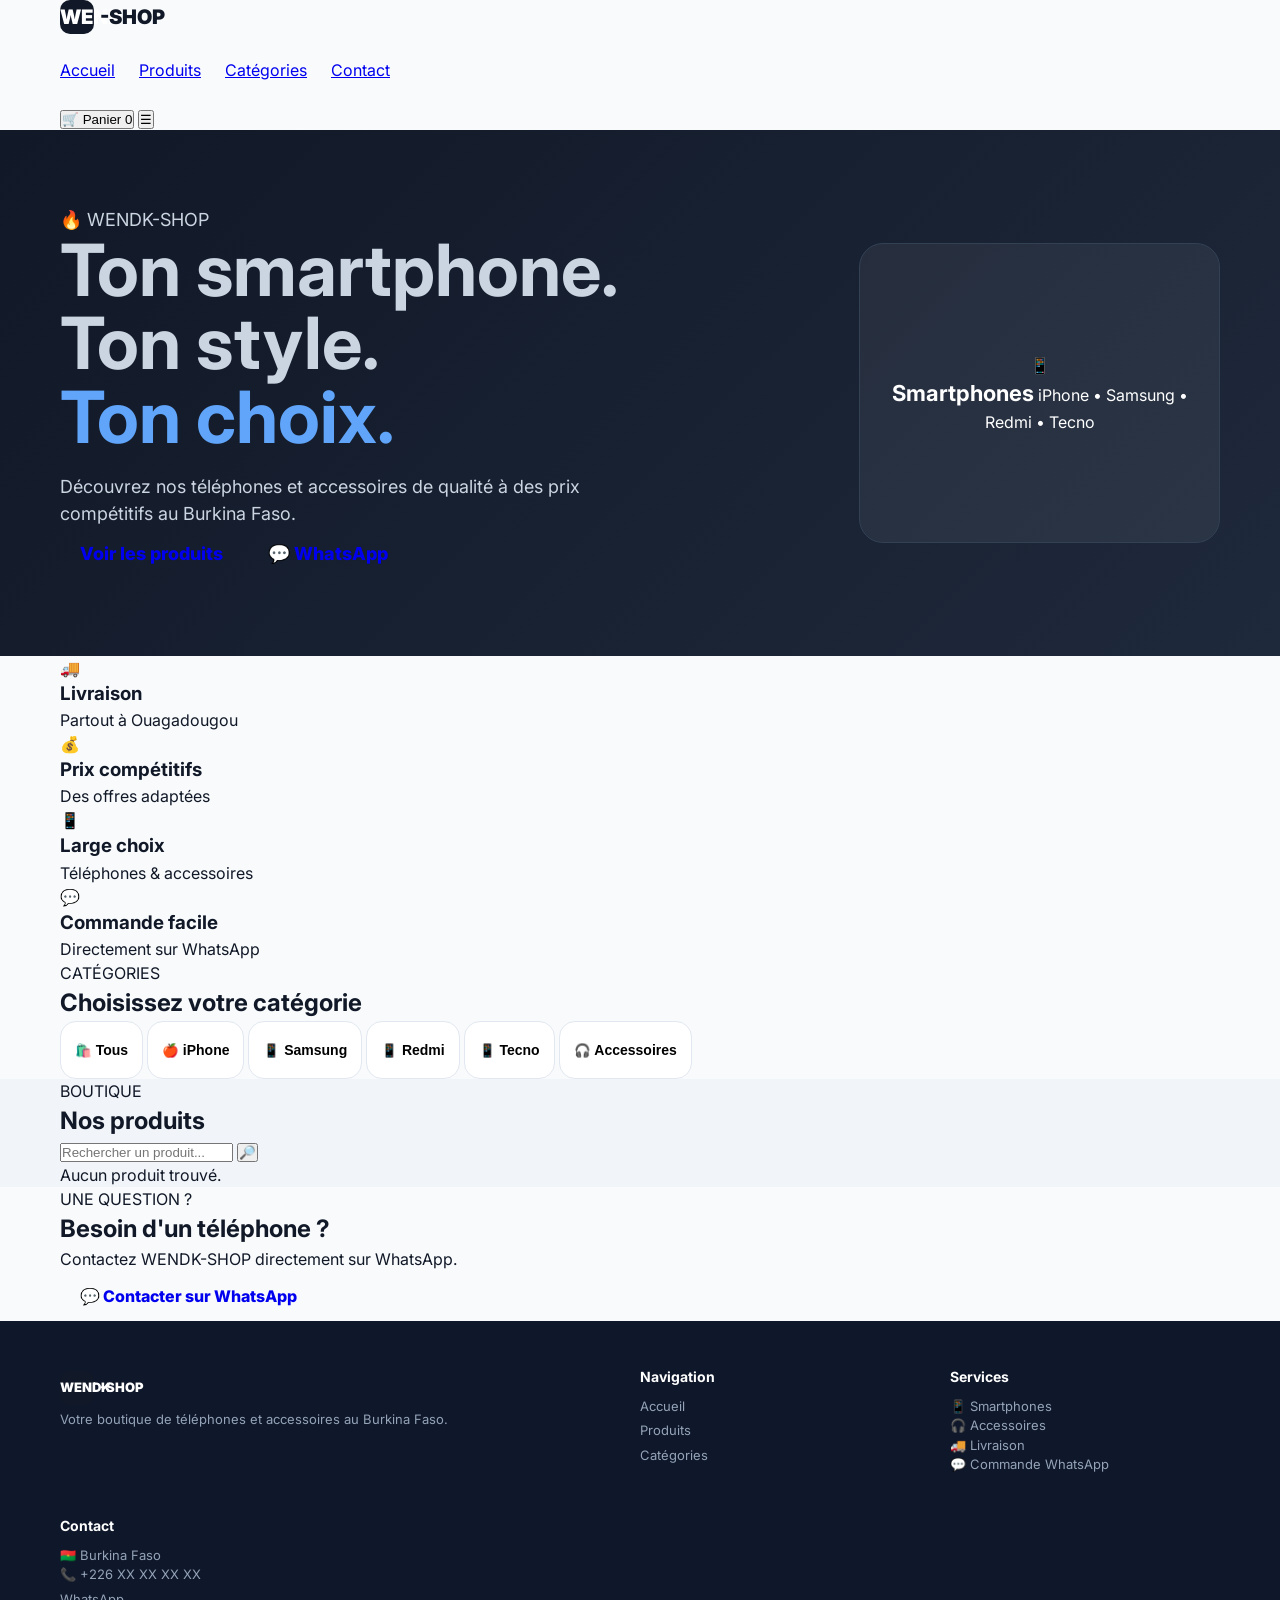
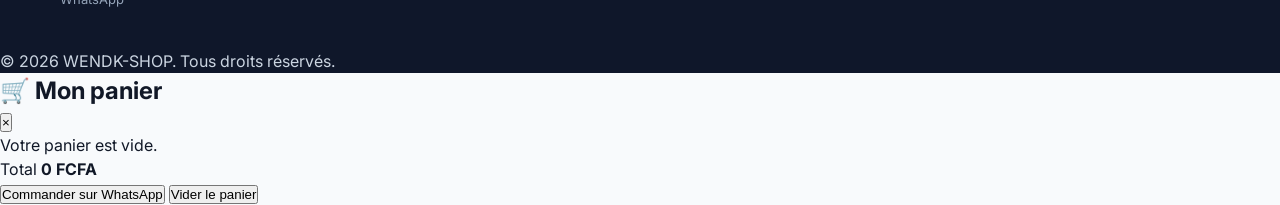
==== index.html @ 0006fc79 "Refactor index.html for SEO and accessibility Updated the title and description meta tags for better" ====
<!DOCTYPE html>
<html lang="fr">
<head>
  <meta charset="UTF-8">
  <meta name="viewport" content="width=device-width, initial-scale=1.0">

  <title>WENDK-SHOP | Téléphones & Accessoires</title>
  <meta name="description" content="WENDK-SHOP - Vente de téléphones, smartphones et accessoires au Burkina Faso.">

  <link rel="stylesheet" href="style.css">

  <link rel="preconnect" href="https://fonts.googleapis.com">
  <link rel="preconnect" href="https://fonts.gstatic.com" crossorigin>
  <link href="https://fonts.googleapis.com/css2?family=Inter:wght@400;500;600;700;800&display=swap" rel="stylesheet">
</head>

<body>

  <!-- HEADER -->
  <header class="header">
    <div class="container header-content">

      <a href="#" class="logo">
        <span>WENDK</span>-SHOP
      </a>

      <nav class="nav">
        <a href="#accueil">Accueil</a>
        <a href="#produits">Produits</a>
        <a href="#categories">Catégories</a>
        <a href="#contact">Contact</a>
      </nav>

      <button class="cart-button" id="openCart">
        🛒 Panier
        <span id="cartCount">0</span>
      </button>

      <button class="menu-button" id="menuButton">
        ☰
      </button>

    </div>
  </header>


  <!-- HERO -->
  <section class="hero" id="accueil">
    <div class="container hero-content">

      <div class="hero-text">

        <span class="hero-badge">
          🔥 WENDK-SHOP
        </span>

        <h1>
          Ton smartphone.
          <br>
          Ton style.
          <br>
          <span>Ton choix.</span>
        </h1>

        <p>
          Découvrez nos téléphones et accessoires de qualité
          à des prix compétitifs au Burkina Faso.
        </p>

        <div class="hero-buttons">
          <a href="#produits" class="btn btn-primary">
            Voir les produits
          </a>

          <a href="https://wa.me/226XXXXXXXX" target="_blank" class="btn btn-whatsapp">
            💬 WhatsApp
          </a>
        </div>

      </div>

      <div class="hero-card">

        <div class="hero-phone">
          📱
        </div>

        <div class="hero-card-text">
          <strong>Smartphones</strong>
          <span>iPhone • Samsung • Redmi • Tecno</span>
        </div>

      </div>

    </div>
  </section>


  <!-- AVANTAGES -->
  <section class="advantages">
    <div class="container advantages-grid">

      <div class="advantage">
        <div class="advantage-icon">🚚</div>
        <div>
          <h3>Livraison</h3>
          <p>Partout à Ouagadougou</p>
        </div>
      </div>

      <div class="advantage">
        <div class="advantage-icon">💰</div>
        <div>
          <h3>Prix compétitifs</h3>
          <p>Des offres adaptées</p>
        </div>
      </div>

      <div class="advantage">
        <div class="advantage-icon">📱</div>
        <div>
          <h3>Large choix</h3>
          <p>Téléphones & accessoires</p>
        </div>
      </div>

      <div class="advantage">
        <div class="advantage-icon">💬</div>
        <div>
          <h3>Commande facile</h3>
          <p>Directement sur WhatsApp</p>
        </div>
      </div>

    </div>
  </section>


  <!-- CATEGORIES -->
  <section class="categories-section" id="categories">

    <div class="container">

      <div class="section-title">
        <span>CATÉGORIES</span>
        <h2>Choisissez votre catégorie</h2>
      </div>

      <div class="categories">

        <button class="category active" data-category="Tous">
          <span>🛍️</span>
          <strong>Tous</strong>
        </button>

        <button class="category" data-category="iPhone">
          <span>🍎</span>
          <strong>iPhone</strong>
        </button>

        <button class="category" data-category="Samsung">
          <span>📱</span>
          <strong>Samsung</strong>
        </button>

        <button class="category" data-category="Redmi">
          <span>📱</span>
          <strong>Redmi</strong>
        </button>

        <button class="category" data-category="Tecno">
          <span>📱</span>
          <strong>Tecno</strong>
        </button>

        <button class="category" data-category="Accessoires">
          <span>🎧</span>
          <strong>Accessoires</strong>
        </button>

      </div>

    </div>

  </section>


  <!-- PRODUITS -->
  <section class="products-section" id="produits">

    <div class="container">

      <div class="products-header">

        <div class="section-title">
          <span>BOUTIQUE</span>
          <h2>Nos produits</h2>
        </div>

        <div class="search-box">
          <input
            type="search"
            id="searchInput"
            placeholder="Rechercher un produit..."
          >
          <button id="searchButton">🔎</button>
        </div>

      </div>

      <div class="products-grid" id="productsGrid">
        <!-- Produits générés par JavaScript -->
      </div>

      <div class="no-products" id="noProducts">
        Aucun produit trouvé.
      </div>

    </div>

  </section>


  <!-- CTA -->
  <section class="cta">

    <div class="container cta-content">

      <div>
        <span>UNE QUESTION ?</span>
        <h2>Besoin d'un téléphone ?</h2>
        <p>
          Contactez WENDK-SHOP directement sur WhatsApp.
        </p>
      </div>

      <a href="https://wa.me/226XXXXXXXX" target="_blank" class="btn btn-whatsapp">
        💬 Contacter sur WhatsApp
      </a>

    </div>

  </section>


  <!-- FOOTER -->
  <footer class="footer" id="contact">

    <div class="container footer-grid">

      <div>
        <a href="#" class="logo footer-logo">
          <span>WENDK</span>-SHOP
        </a>

        <p>
          Votre boutique de téléphones et accessoires
          au Burkina Faso.
        </p>
      </div>

      <div>
        <h3>Navigation</h3>
        <a href="#accueil">Accueil</a>
        <a href="#produits">Produits</a>
        <a href="#categories">Catégories</a>
      </div>

      <div>
        <h3>Services</h3>
        <p>📱 Smartphones</p>
        <p>🎧 Accessoires</p>
        <p>🚚 Livraison</p>
        <p>💬 Commande WhatsApp</p>
      </div>

      <div>
        <h3>Contact</h3>
        <p>🇧🇫 Burkina Faso</p>
        <p>📞 +226 XX XX XX XX</p>

        <a
          href="https://wa.me/226XXXXXXXX"
          target="_blank"
          class="footer-whatsapp"
        >
          WhatsApp
        </a>
      </div>

    </div>

    <div class="footer-bottom">
      <p>
        © <span id="year"></span> WENDK-SHOP. Tous droits réservés.
      </p>
    </div>

  </footer>


  <!-- PANIER -->
  <div class="cart-overlay" id="cartOverlay"></div>

  <aside class="cart" id="cart">

    <div class="cart-header">
      <h2>🛒 Mon panier</h2>

      <button id="closeCart" class="close-button">
        ×
      </button>
    </div>

    <div class="cart-items" id="cartItems">
      <div class="empty-cart">
        Votre panier est vide.
      </div>
    </div>

    <div class="cart-footer">

      <div class="cart-total">
        <span>Total</span>
        <strong id="cartTotal">0 FCFA</strong>
      </div>

      <button class="checkout-button" id="checkoutButton">
        Commander sur WhatsApp
      </button>

      <button class="clear-cart" id="clearCart">
        Vider le panier
      </button>

    </div>

  </aside>


  <!-- TOAST -->
  <div class="toast" id="toast">
    Produit ajouté au panier !
  </div>


  <script src="script.js"></script>

</body>
  </html>
---- style.css ----
*{box-sizing:border-box;margin:0;padding:0}html{scroll-behavior:smooth}body{font-family:Inter,system-ui,-apple-system,BlinkMacSystemFont,"Segoe UI",sans-serif;color:#111827;background:#f8fafc;line-height:1.5}.container{width:min(1160px,92%);margin:auto}.site-header{position:sticky;top:0;z-index:50;background:#fff;border-bottom:1px solid #e5e7eb}.nav{height:72px;display:flex;align-items:center;gap:24px}.logo{font-weight:900;font-size:20px;color:#111827;text-decoration:none;white-space:nowrap}.logo span{display:inline-grid;place-items:center;width:34px;height:34px;border-radius:10px;background:#111827;color:#fff;margin-right:6px}.logo strong{color:#2563eb}.search-wrap{flex:1;max-width:520px;margin:auto;display:flex;background:#f1f5f9;border:1px solid #e2e8f0;border-radius:12px;overflow:hidden}.search-wrap input{border:0;background:transparent;padding:12px 14px;outline:0;width:100%;font-size:14px}.search-wrap button{border:0;background:transparent;padding:0 14px;cursor:pointer}.desktop-nav{display:flex;align-items:center;gap:18px}.desktop-nav a{color:#475569;text-decoration:none;font-weight:600;font-size:14px}.cart-btn,.mobile-cart{border:0;background:#111827;color:#fff;padding:11px 14px;border-radius:10px;cursor:pointer;font-weight:700}.cart-btn b,.mobile-cart b{background:#2563eb;padding:2px 7px;border-radius:20px;margin-left:5px}.mobile-cart{display:none}.hero{background:linear-gradient(135deg,#111827,#1e293b);color:#fff;padding:76px 0}.hero-content{display:grid;grid-template-columns:1.35fr .65fr;gap:50px;align-items:center}.eyebrow{text-transform:uppercase;letter-spacing:2px;font-size:11px;font-weight:800;color:#2563eb;margin-bottom:8px}.hero .eyebrow{color:#93c5fd}.hero h1{font-size:clamp(42px,7vw,72px);line-height:1.02;margin-bottom:20px}.hero h1 span{color:#60a5fa}.hero-text{max-width:580px;color:#cbd5e1;font-size:18px}.hero-actions{display:flex;gap:12px;margin-top:28px;flex-wrap:wrap}.btn{border:0;border-radius:10px;padding:13px 20px;font-weight:800;cursor:pointer;text-decoration:none;display:inline-flex;align-items:center;justify-content:center;gap:8px}.primary{background:#2563eb;color:#fff}.primary:hover{background:#1d4ed8}.light{background:#fff;color:#111827}.secondary{background:#e2e8f0;color:#111827}.hero-card{min-height:300px;border:1px solid #334155;background:rgba(255,255,255,.06);border-radius:24px;display:flex;flex-direction:column;align-items:center;justify-content:center;text-align:center;padding:30px}.phone-icon{font-size:100px;filter:drop-shadow(0 15px 20px rgba(0,0,0,.25));margin-bottom:20px}.hero-card p{color:#cbd5e1}.hero-card strong{font-size:22px}.section{padding:65px 0}.section-head{display:flex;align-items:end;justify-content:space-between;gap:20px;margin-bottom:28px}.section h2{font-size:32px}.link-btn{border:0;background:transparent;color:#2563eb;font-weight:800;cursor:pointer}.category-grid{display:grid;grid-template-columns:repeat(5,1fr);gap:14px}.category{background:#fff;border:1px solid #e2e8f0;border-radius:16px;padding:20px 14px;text-align:center;cursor:pointer;transition:.2s}.category:hover{transform:translateY(-3px);box-shadow:0 12px 30px rgba(15,23,42,.08)}.category .icon{font-size:34px;margin-bottom:8px}.category strong{font-size:14px}.products-section{background:#f1f5f9}.section-head select{padding:10px 12px;border:1px solid #cbd5e1;border-radius:9px;background:#fff}.product-grid{display:grid;grid-template-columns:repeat(4,1fr);gap:18px}.product-card{background:#fff;border:1px solid #e2e8f0;border-radius:16px;overflow:hidden;position:relative;transition:.2s}.product-card:hover{transform:translateY(-3px);box-shadow:0 15px 35px rgba(15,23,42,.09)}.product-image{height:210px;background:#f8fafc;display:grid;place-items:center;font-size:82px;cursor:pointer}.badge{position:absolute;top:12px;left:12px;background:#ef4444;color:#fff;font-size:10px;font-weight:800;padding:5px 8px;border-radius:20px}.product-info{padding:15px}.brand{font-size:11px;color:#64748b;text-transform:uppercase;font-weight:800}.product-info h3{font-size:16px;margin:4px 0 8px}.price{font-size:19px;font-weight:900}.old-price{text-decoration:line-through;color:#94a3b8;font-size:12px;margin-left:6px}.stock{font-size:11px;color:#16a34a;margin:7px 0 12px}.product-actions{display:flex;gap:8px}.product-actions button{flex:1;border:0;border-radius:9px;padding:10px;font-weight:800;cursor:pointer}.add{background:#111827;color:#fff}.details{background:#e2e8f0;color:#111827}.trust{background:#fff;padding:30px 0}.trust-grid{display:grid;grid-template-columns:repeat(4,1fr);gap:15px}.trust-grid div{display:flex;align-items:center;gap:10px}.trust-grid strong{display:block;font-size:13px}.trust-grid span{display:block;color:#64748b;font-size:11px}.cta-box{background:#dbeafe;border:1px solid #bfdbfe;border-radius:22px;padding:35px;display:flex;align-items:center;justify-content:space-between;gap:25px}.cta-box h2{font-size:28px}.cta-box p:not(.eyebrow){color:#475569}.full{width:100%}footer{background:#0f172a;color:#cbd5e1;padding-top:45px}.footer-grid{display:grid;grid-template-columns:2fr 1fr 1fr;gap:40px;padding-bottom:35px}.footer-grid .logo{color:#fff}.footer-grid h3{color:#fff;font-size:14px;margin-bottom:10px}.footer-grid a{display:block;color:#94a3b8;text-decoration:none;margin:5px 0;font-size:13px}.footer-grid p{font-size:13px;color:#94a3b8}.footer-wa{margin-top:8px;border:0;background:#22c55e;color:#fff;padding:8px 12px;border-radius:8px;font-weight:800}.copyright{text-align:center;border-top:1px solid #1e293b;padding:18px;font-size:11px;color:#64748b}.overlay{position:fixed;inset:0;background:rgba(15,23,42,.55);z-index:100;display:flex;justify-content:flex-end}.hidden{display:none!important}.cart-panel{width:min(430px,100%);height:100%;background:#fff;padding:22px;display:flex;flex-direction:column}.cart-head{display:flex;justify-content:space-between;align-items:center;border-bottom:1px solid #e2e8f0;padding-bottom:16px}.cart-head button,.modal-close{border:0;background:#f1f5f9;border-radius:50%;width:35px;height:35px;cursor:pointer}.cart-items{overflow:auto}.cart-row{display:grid;grid-template-columns:58px 1fr auto;gap:10px;align-items:center;padding:14px 0;border-bottom:1px solid #e2e8f0}.cart-thumb{width:58px;height:58px;border-radius:10px;background:#f1f5f9;display:grid;place-items:center;font-size:30px}.cart-row h4{font-size:13px}.cart-row p{font-size:12px;color:#64748b}.qty{display:flex;align-items:center;gap:7px;margin-top:5px}.qty button{border:1px solid #cbd5e1;background:#fff;width:24px;height:24px;border-radius:5px;cursor:pointer}.remove{border:0;background:transparent;color:#ef4444;font-size:12px;cursor:pointer}.cart-bottom{margin-top:auto;padding-top:18px}.total{display:flex;justify-content:space-between;margin-bottom:14px;font-size:18px}.product-modal{width:min(850px,94%);max-height:90vh;overflow:auto;background:#fff;border-radius:20px;padding:28px;position:relative;margin:auto}.modal-close{position:absolute;right:15px;top:15px}.modal-product{display:grid;grid-template-columns:1fr 1fr;gap:30px}.modal-img{min-height:350px;border-radius:16px;background:#f1f5f9;display:grid;place-items:center;font-size:120px}.modal-product h2{font-size:30px;margin:8px 0}.modal-desc{color:#475569;margin:15px 0}.specs{display:grid;grid-template-columns:1fr 1fr;gap:8px;margin:18px 0}.specs div{background:#f8fafc;padding:10px;border-radius:8px;font-size:12px}.toast{position:fixed;bottom:22px;left:50%;transform:translate(-50%,20px);background:#111827;color:#fff;padding:12px 18px;border-radius:10px;font-size:13px;opacity:0;pointer-events:none;transition:.25s;z-index:200}.toast.show{opacity:1;transform:translate(-50%,0)}.empty{text-align:center;padding:50px;color:#64748b}@media(max-width:900px){.desktop-nav{display:none}.mobile-cart{display:block}.category-grid{grid-template-columns:repeat(3,1fr)}.product-grid{grid-template-columns:repeat(2,1fr)}.hero-content{grid-template-columns:1fr}.hero-card{display:none}.trust-grid{grid-template-columns:repeat(2,1fr)}.footer-grid{grid-template-columns:1fr 1fr}.modal-product{grid-template-columns:1fr}.modal-img{min-height:250px}}@media(max-width:560px){.nav{gap:8px}.logo{font-size:15px}.logo span{width:29px;height:29px}.search-wrap{order:3;flex-basis:100%;max-width:none}.nav{height:auto;padding:10px 0;flex-wrap:wrap}.hero{padding:55px 0}.hero h1{font-size:44px}.section{padding:45px 0}.section-head{align-items:start;flex-direction:column}.category-grid{grid-template-columns:repeat(2,1fr)}.product-grid{grid-template-columns:repeat(2,1fr);gap:10px}.product-image{height:150px;font-size:58px}.product-info{padding:11px}.product-info h3{font-size:13px}.price{font-size:16px}.product-actions{flex-direction:column}.trust-grid{grid-template-columns:1fr}.cta-box{padding:25px;align-items:flex-start;flex-direction:column}.footer-grid{grid-template-columns:1fr}.hero-actions .btn{width:100%}}
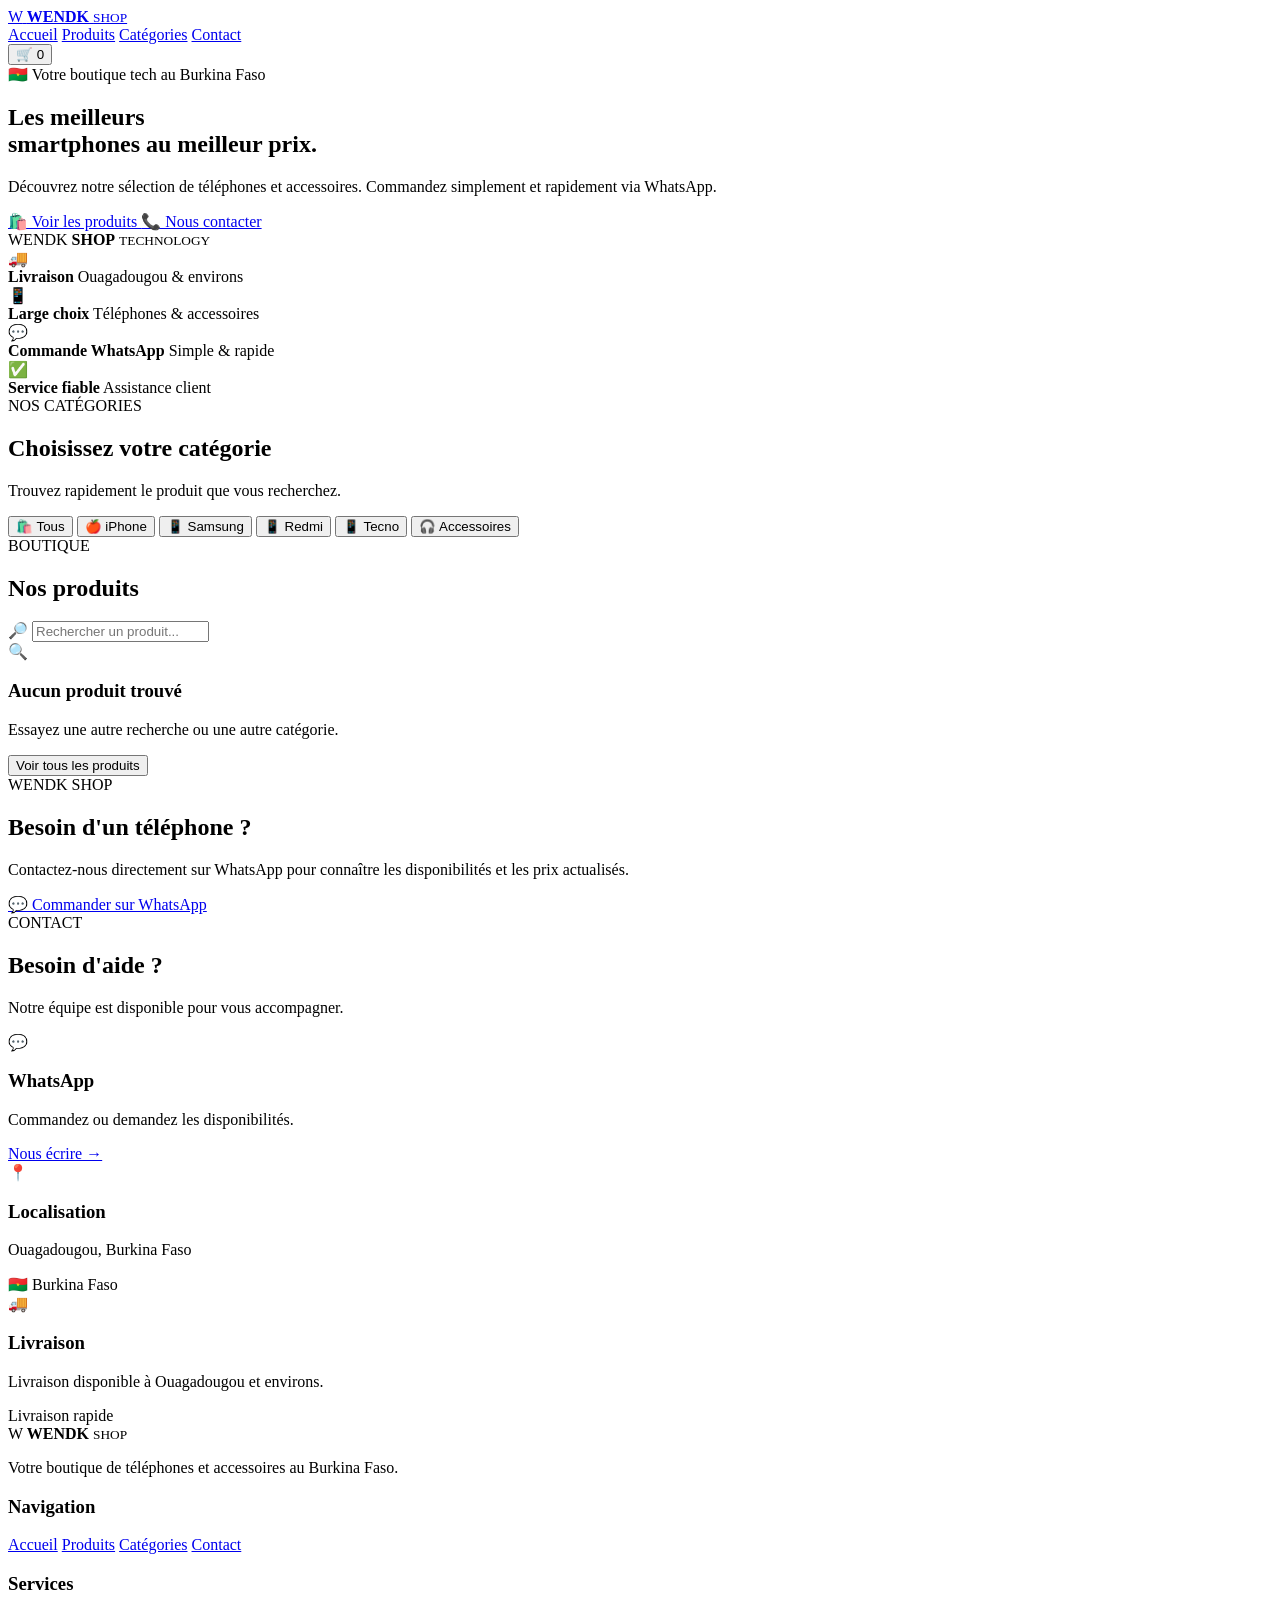
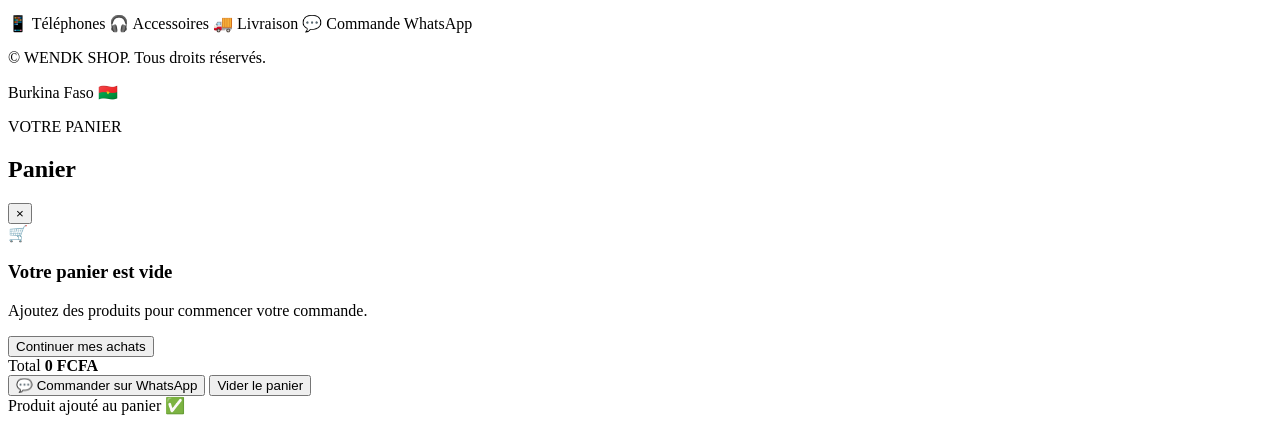
==== commit 64f6b8dd: "Refactor index.html for improved structure and content Updated the HTML structure, improved accessib" ====
--- a/index.html
+++ b/index.html
@@ -1,350 +1,502 @@
 <!DOCTYPE html>
 <html lang="fr">
 <head>
-  <meta charset="UTF-8">
-  <meta name="viewport" content="width=device-width, initial-scale=1.0">
-
-  <title>WENDK-SHOP | Téléphones & Accessoires</title>
-  <meta name="description" content="WENDK-SHOP - Vente de téléphones, smartphones et accessoires au Burkina Faso.">
-
-  <link rel="stylesheet" href="style.css">
-
-  <link rel="preconnect" href="https://fonts.googleapis.com">
-  <link rel="preconnect" href="https://fonts.gstatic.com" crossorigin>
-  <link href="https://fonts.googleapis.com/css2?family=Inter:wght@400;500;600;700;800&display=swap" rel="stylesheet">
+    <meta charset="UTF-8">
+    <meta name="viewport" content="width=device-width, initial-scale=1.0">
+
+    <meta name="description"
+        content="WENDK SHOP - Téléphones, smartphones et accessoires au Burkina Faso. Commandez facilement via WhatsApp.">
+
+    <title>WENDK SHOP | Téléphones & Accessoires</title>
+
+    <link rel="stylesheet" href="style.css">
+
+    <link rel="preconnect" href="https://fonts.googleapis.com">
+    <link rel="preconnect" href="https://fonts.gstatic.com" crossorigin>
+    <link href="https://fonts.googleapis.com/css2?family=Inter:wght@400;500;600;700;800&display=swap"
+        rel="stylesheet">
 </head>
 
 <body>
 
-  <!-- HEADER -->
-  <header class="header">
-    <div class="container header-content">
-
-      <a href="#" class="logo">
-        <span>WENDK</span>-SHOP
-      </a>
-
-      <nav class="nav">
-        <a href="#accueil">Accueil</a>
-        <a href="#produits">Produits</a>
-        <a href="#categories">Catégories</a>
-        <a href="#contact">Contact</a>
-      </nav>
-
-      <button class="cart-button" id="openCart">
-        🛒 Panier
-        <span id="cartCount">0</span>
-      </button>
-
-      <button class="menu-button" id="menuButton">
-        ☰
-      </button>
-
-    </div>
-  </header>
-
-
-  <!-- HERO -->
-  <section class="hero" id="accueil">
-    <div class="container hero-content">
-
-      <div class="hero-text">
-
-        <span class="hero-badge">
-          🔥 WENDK-SHOP
-        </span>
-
-        <h1>
-          Ton smartphone.
-          <br>
-          Ton style.
-          <br>
-          <span>Ton choix.</span>
-        </h1>
+<!-- ================= HEADER ================= -->
+<header class="header">
+
+    <div class="header-container">
+
+        <a href="#" class="logo">
+            <span class="logo-icon">W</span>
+            <span>
+                <strong>WENDK</strong>
+                <small>SHOP</small>
+            </span>
+        </a>
+
+        <nav class="desktop-nav">
+            <a href="#accueil">Accueil</a>
+            <a href="#produits">Produits</a>
+            <a href="#categories">Catégories</a>
+            <a href="#contact">Contact</a>
+        </nav>
+
+        <button class="cart-button" id="openCartBtn" aria-label="Ouvrir le panier">
+            🛒
+            <span id="cartCount">0</span>
+        </button>
+
+    </div>
+
+</header>
+
+
+<!-- ================= HERO ================= -->
+<section class="hero" id="accueil">
+
+    <div class="hero-content">
+
+        <div class="hero-text">
+
+            <span class="hero-badge">
+                🇧🇫 Votre boutique tech au Burkina Faso
+            </span>
+
+            <h1>
+                Les meilleurs<br>
+                <span>smartphones</span> au meilleur prix.
+            </h1>
+
+            <p>
+                Découvrez notre sélection de téléphones et accessoires.
+                Commandez simplement et rapidement via WhatsApp.
+            </p>
+
+            <div class="hero-buttons">
+                <a href="#produits" class="btn btn-primary">
+                    🛍️ Voir les produits
+                </a>
+
+                <a href="#contact" class="btn btn-secondary">
+                    📞 Nous contacter
+                </a>
+            </div>
+
+        </div>
+
+        <div class="hero-visual">
+            <div class="phone-card">
+                <div class="phone-screen">
+                    <div class="camera"></div>
+                    <div class="screen-content">
+                        <span>WENDK</span>
+                        <strong>SHOP</strong>
+                        <small>TECHNOLOGY</small>
+                    </div>
+                </div>
+            </div>
+        </div>
+
+    </div>
+
+</section>
+
+
+<!-- ================= AVANTAGES ================= -->
+<section class="advantages">
+
+    <div class="advantage">
+        <div class="advantage-icon">🚚</div>
+        <div>
+            <strong>Livraison</strong>
+            <span>Ouagadougou & environs</span>
+        </div>
+    </div>
+
+    <div class="advantage">
+        <div class="advantage-icon">📱</div>
+        <div>
+            <strong>Large choix</strong>
+            <span>Téléphones & accessoires</span>
+        </div>
+    </div>
+
+    <div class="advantage">
+        <div class="advantage-icon">💬</div>
+        <div>
+            <strong>Commande WhatsApp</strong>
+            <span>Simple & rapide</span>
+        </div>
+    </div>
+
+    <div class="advantage">
+        <div class="advantage-icon">✅</div>
+        <div>
+            <strong>Service fiable</strong>
+            <span>Assistance client</span>
+        </div>
+    </div>
+
+</section>
+
+
+<!-- ================= CATEGORIES ================= -->
+<section class="categories-section" id="categories">
+
+    <div class="section-header">
+
+        <span class="section-label">NOS CATÉGORIES</span>
+
+        <h2>Choisissez votre catégorie</h2>
 
         <p>
-          Découvrez nos téléphones et accessoires de qualité
-          à des prix compétitifs au Burkina Faso.
+            Trouvez rapidement le produit que vous recherchez.
         </p>
 
-        <div class="hero-buttons">
-          <a href="#produits" class="btn btn-primary">
-            Voir les produits
-          </a>
-
-          <a href="https://wa.me/226XXXXXXXX" target="_blank" class="btn btn-whatsapp">
-            💬 WhatsApp
-          </a>
-        </div>
-
-      </div>
-
-      <div class="hero-card">
-
-        <div class="hero-phone">
-          📱
-        </div>
-
-        <div class="hero-card-text">
-          <strong>Smartphones</strong>
-          <span>iPhone • Samsung • Redmi • Tecno</span>
-        </div>
-
-      </div>
-
-    </div>
-  </section>
-
-
-  <!-- AVANTAGES -->
-  <section class="advantages">
-    <div class="container advantages-grid">
-
-      <div class="advantage">
-        <div class="advantage-icon">🚚</div>
-        <div>
-          <h3>Livraison</h3>
-          <p>Partout à Ouagadougou</p>
-        </div>
-      </div>
-
-      <div class="advantage">
-        <div class="advantage-icon">💰</div>
-        <div>
-          <h3>Prix compétitifs</h3>
-          <p>Des offres adaptées</p>
-        </div>
-      </div>
-
-      <div class="advantage">
-        <div class="advantage-icon">📱</div>
-        <div>
-          <h3>Large choix</h3>
-          <p>Téléphones & accessoires</p>
-        </div>
-      </div>
-
-      <div class="advantage">
-        <div class="advantage-icon">💬</div>
-        <div>
-          <h3>Commande facile</h3>
-          <p>Directement sur WhatsApp</p>
-        </div>
-      </div>
-
-    </div>
-  </section>
-
-
-  <!-- CATEGORIES -->
-  <section class="categories-section" id="categories">
-
-    <div class="container">
-
-      <div class="section-title">
-        <span>CATÉGORIES</span>
-        <h2>Choisissez votre catégorie</h2>
-      </div>
-
-      <div class="categories">
-
-        <button class="category active" data-category="Tous">
-          <span>🛍️</span>
-          <strong>Tous</strong>
-        </button>
-
-        <button class="category" data-category="iPhone">
-          <span>🍎</span>
-          <strong>iPhone</strong>
-        </button>
-
-        <button class="category" data-category="Samsung">
-          <span>📱</span>
-          <strong>Samsung</strong>
-        </button>
-
-        <button class="category" data-category="Redmi">
-          <span>📱</span>
-          <strong>Redmi</strong>
-        </button>
-
-        <button class="category" data-category="Tecno">
-          <span>📱</span>
-          <strong>Tecno</strong>
-        </button>
-
-        <button class="category" data-category="Accessoires">
-          <span>🎧</span>
-          <strong>Accessoires</strong>
-        </button>
-
-      </div>
-
-    </div>
-
-  </section>
-
-
-  <!-- PRODUITS -->
-  <section class="products-section" id="produits">
-
-    <div class="container">
-
-      <div class="products-header">
-
-        <div class="section-title">
-          <span>BOUTIQUE</span>
-          <h2>Nos produits</h2>
+    </div>
+
+    <div class="category-buttons">
+
+        <button class="category-btn active" data-category="all">
+            🛍️ Tous
+        </button>
+
+        <button class="category-btn" data-category="iphone">
+            🍎 iPhone
+        </button>
+
+        <button class="category-btn" data-category="samsung">
+            📱 Samsung
+        </button>
+
+        <button class="category-btn" data-category="redmi">
+            📱 Redmi
+        </button>
+
+        <button class="category-btn" data-category="tecno">
+            📱 Tecno
+        </button>
+
+        <button class="category-btn" data-category="accessoires">
+            🎧 Accessoires
+        </button>
+
+    </div>
+
+</section>
+
+
+<!-- ================= PRODUITS ================= -->
+<section class="products-section" id="produits">
+
+    <div class="products-top">
+
+        <div>
+            <span class="section-label">BOUTIQUE</span>
+            <h2>Nos produits</h2>
         </div>
 
         <div class="search-box">
-          <input
-            type="search"
-            id="searchInput"
-            placeholder="Rechercher un produit..."
-          >
-          <button id="searchButton">🔎</button>
-        </div>
-
-      </div>
-
-      <div class="products-grid" id="productsGrid">
-        <!-- Produits générés par JavaScript -->
-      </div>
-
-      <div class="no-products" id="noProducts">
-        Aucun produit trouvé.
-      </div>
-
-    </div>
-
-  </section>
-
-
-  <!-- CTA -->
-  <section class="cta">
-
-    <div class="container cta-content">
-
-      <div>
-        <span>UNE QUESTION ?</span>
-        <h2>Besoin d'un téléphone ?</h2>
+
+            <span>🔎</span>
+
+            <input
+                type="search"
+                id="searchInput"
+                placeholder="Rechercher un produit..."
+                autocomplete="off"
+            >
+
+        </div>
+
+    </div>
+
+
+    <div id="productsGrid" class="products-grid"></div>
+
+    <div id="noProducts" class="no-products hidden">
+
+        <div>🔍</div>
+
+        <h3>Aucun produit trouvé</h3>
+
         <p>
-          Contactez WENDK-SHOP directement sur WhatsApp.
+            Essayez une autre recherche ou une autre catégorie.
         </p>
-      </div>
-
-      <a href="https://wa.me/226XXXXXXXX" target="_blank" class="btn btn-whatsapp">
-        💬 Contacter sur WhatsApp
-      </a>
-
-    </div>
-
-  </section>
-
-
-  <!-- FOOTER -->
-  <footer class="footer" id="contact">
-
-    <div class="container footer-grid">
-
-      <div>
-        <a href="#" class="logo footer-logo">
-          <span>WENDK</span>-SHOP
+
+        <button class="btn btn-primary" id="resetFilters">
+            Voir tous les produits
+        </button>
+
+    </div>
+
+</section>
+
+
+<!-- ================= PROMOTION ================= -->
+<section class="promo-section">
+
+    <div class="promo-content">
+
+        <div>
+            <span class="promo-small">WENDK SHOP</span>
+
+            <h2>
+                Besoin d'un téléphone ?
+            </h2>
+
+            <p>
+                Contactez-nous directement sur WhatsApp pour connaître
+                les disponibilités et les prix actualisés.
+            </p>
+        </div>
+
+        <a
+            id="promoWhatsapp"
+            class="btn btn-whatsapp"
+            href="#"
+            target="_blank"
+            rel="noopener"
+        >
+            💬 Commander sur WhatsApp
         </a>
 
+    </div>
+
+</section>
+
+
+<!-- ================= CONTACT ================= -->
+<section class="contact-section" id="contact">
+
+    <div class="section-header">
+
+        <span class="section-label">CONTACT</span>
+
+        <h2>Besoin d'aide ?</h2>
+
         <p>
-          Votre boutique de téléphones et accessoires
-          au Burkina Faso.
+            Notre équipe est disponible pour vous accompagner.
         </p>
-      </div>
-
-      <div>
-        <h3>Navigation</h3>
-        <a href="#accueil">Accueil</a>
-        <a href="#produits">Produits</a>
-        <a href="#categories">Catégories</a>
-      </div>
-
-      <div>
-        <h3>Services</h3>
-        <p>📱 Smartphones</p>
-        <p>🎧 Accessoires</p>
-        <p>🚚 Livraison</p>
-        <p>💬 Commande WhatsApp</p>
-      </div>
-
-      <div>
-        <h3>Contact</h3>
-        <p>🇧🇫 Burkina Faso</p>
-        <p>📞 +226 XX XX XX XX</p>
-
-        <a
-          href="https://wa.me/226XXXXXXXX"
-          target="_blank"
-          class="footer-whatsapp"
+
+    </div>
+
+    <div class="contact-grid">
+
+        <div class="contact-card">
+
+            <div class="contact-icon">💬</div>
+
+            <h3>WhatsApp</h3>
+
+            <p>
+                Commandez ou demandez les disponibilités.
+            </p>
+
+            <a
+                id="contactWhatsapp"
+                href="#"
+                target="_blank"
+                rel="noopener"
+                class="contact-link"
+            >
+                Nous écrire →
+            </a>
+
+        </div>
+
+
+        <div class="contact-card">
+
+            <div class="contact-icon">📍</div>
+
+            <h3>Localisation</h3>
+
+            <p>
+                Ouagadougou, Burkina Faso
+            </p>
+
+            <span class="contact-link">
+                🇧🇫 Burkina Faso
+            </span>
+
+        </div>
+
+
+        <div class="contact-card">
+
+            <div class="contact-icon">🚚</div>
+
+            <h3>Livraison</h3>
+
+            <p>
+                Livraison disponible à Ouagadougou et environs.
+            </p>
+
+            <span class="contact-link">
+                Livraison rapide
+            </span>
+
+        </div>
+
+    </div>
+
+</section>
+
+
+<!-- ================= FOOTER ================= -->
+<footer class="footer">
+
+    <div class="footer-container">
+
+        <div class="footer-brand">
+
+            <div class="logo footer-logo">
+
+                <span class="logo-icon">W</span>
+
+                <span>
+                    <strong>WENDK</strong>
+                    <small>SHOP</small>
+                </span>
+
+            </div>
+
+            <p>
+                Votre boutique de téléphones et accessoires
+                au Burkina Faso.
+            </p>
+
+        </div>
+
+
+        <div class="footer-links">
+
+            <h3>Navigation</h3>
+
+            <a href="#accueil">Accueil</a>
+            <a href="#produits">Produits</a>
+            <a href="#categories">Catégories</a>
+            <a href="#contact">Contact</a>
+
+        </div>
+
+
+        <div class="footer-links">
+
+            <h3>Services</h3>
+
+            <span>📱 Téléphones</span>
+            <span>🎧 Accessoires</span>
+            <span>🚚 Livraison</span>
+            <span>💬 Commande WhatsApp</span>
+
+        </div>
+
+    </div>
+
+
+    <div class="footer-bottom">
+
+        <p>
+            © <span id="currentYear"></span> WENDK SHOP.
+            Tous droits réservés.
+        </p>
+
+        <p>
+            Burkina Faso 🇧🇫
+        </p>
+
+    </div>
+
+</footer>
+
+
+<!-- ================= CART OVERLAY ================= -->
+<div class="cart-overlay" id="cartOverlay"></div>
+
+
+<!-- ================= CART DRAWER ================= -->
+<aside class="cart-drawer" id="cartDrawer">
+
+    <div class="cart-header">
+
+        <div>
+            <span class="section-label">VOTRE PANIER</span>
+            <h2>Panier</h2>
+        </div>
+
+        <button
+            class="close-cart"
+            id="closeCartBtn"
+            aria-label="Fermer le panier"
         >
-          WhatsApp
-        </a>
-      </div>
-
-    </div>
-
-    <div class="footer-bottom">
-      <p>
-        © <span id="year"></span> WENDK-SHOP. Tous droits réservés.
-      </p>
-    </div>
-
-  </footer>
-
-
-  <!-- PANIER -->
-  <div class="cart-overlay" id="cartOverlay"></div>
-
-  <aside class="cart" id="cart">
-
-    <div class="cart-header">
-      <h2>🛒 Mon panier</h2>
-
-      <button id="closeCart" class="close-button">
-        ×
-      </button>
-    </div>
-
-    <div class="cart-items" id="cartItems">
-      <div class="empty-cart">
-        Votre panier est vide.
-      </div>
-    </div>
-
-    <div class="cart-footer">
-
-      <div class="cart-total">
-        <span>Total</span>
-        <strong id="cartTotal">0 FCFA</strong>
-      </div>
-
-      <button class="checkout-button" id="checkoutButton">
-        Commander sur WhatsApp
-      </button>
-
-      <button class="clear-cart" id="clearCart">
-        Vider le panier
-      </button>
-
-    </div>
-
-  </aside>
-
-
-  <!-- TOAST -->
-  <div class="toast" id="toast">
-    Produit ajouté au panier !
-  </div>
-
-
-  <script src="script.js"></script>
+            ×
+        </button>
+
+    </div>
+
+
+    <div id="cartItems" class="cart-items"></div>
+
+
+    <div id="emptyCart" class="empty-cart">
+
+        <div class="empty-cart-icon">🛒</div>
+
+        <h3>Votre panier est vide</h3>
+
+        <p>
+            Ajoutez des produits pour commencer votre commande.
+        </p>
+
+        <button
+            class="btn btn-primary"
+            id="continueShopping"
+        >
+            Continuer mes achats
+        </button>
+
+    </div>
+
+
+    <div id="cartFooter" class="cart-footer hidden">
+
+        <div class="cart-total">
+
+            <span>Total</span>
+
+            <strong id="cartTotal">
+                0 FCFA
+            </strong>
+
+        </div>
+
+
+        <button
+            id="checkoutBtn"
+            class="btn btn-whatsapp checkout-btn"
+        >
+            💬 Commander sur WhatsApp
+        </button>
+
+        <button
+            id="clearCartBtn"
+            class="clear-cart"
+        >
+            Vider le panier
+        </button>
+
+    </div>
+
+</aside>
+
+
+<!-- ================= TOAST ================= -->
+<div id="toast" class="toast">
+    Produit ajouté au panier ✅
+</div>
+
+
+<script src="script.js"></script>
 
 </body>
   </html>
--- a/style.css
+++ b/style.css
@@ -1 +1,831 @@
-*{box-sizing:border-box;margin:0;padding:0}html{scroll-behavior:smooth}body{font-family:Inter,system-ui,-apple-system,BlinkMacSystemFont,"Segoe UI",sans-serif;color:#111827;background:#f8fafc;line-height:1.5}.container{width:min(1160px,92%);margin:auto}.site-header{position:sticky;top:0;z-index:50;background:#fff;border-bottom:1px solid #e5e7eb}.nav{height:72px;display:flex;align-items:center;gap:24px}.logo{font-weight:900;font-size:20px;color:#111827;text-decoration:none;white-space:nowrap}.logo span{display:inline-grid;place-items:center;width:34px;height:34px;border-radius:10px;background:#111827;color:#fff;margin-right:6px}.logo strong{color:#2563eb}.search-wrap{flex:1;max-width:520px;margin:auto;display:flex;background:#f1f5f9;border:1px solid #e2e8f0;border-radius:12px;overflow:hidden}.search-wrap input{border:0;background:transparent;padding:12px 14px;outline:0;width:100%;font-size:14px}.search-wrap button{border:0;background:transparent;padding:0 14px;cursor:pointer}.desktop-nav{display:flex;align-items:center;gap:18px}.desktop-nav a{color:#475569;text-decoration:none;font-weight:600;font-size:14px}.cart-btn,.mobile-cart{border:0;background:#111827;color:#fff;padding:11px 14px;border-radius:10px;cursor:pointer;font-weight:700}.cart-btn b,.mobile-cart b{background:#2563eb;padding:2px 7px;border-radius:20px;margin-left:5px}.mobile-cart{display:none}.hero{background:linear-gradient(135deg,#111827,#1e293b);color:#fff;padding:76px 0}.hero-content{display:grid;grid-template-columns:1.35fr .65fr;gap:50px;align-items:center}.eyebrow{text-transform:uppercase;letter-spacing:2px;font-size:11px;font-weight:800;color:#2563eb;margin-bottom:8px}.hero .eyebrow{color:#93c5fd}.hero h1{font-size:clamp(42px,7vw,72px);line-height:1.02;margin-bottom:20px}.hero h1 span{color:#60a5fa}.hero-text{max-width:580px;color:#cbd5e1;font-size:18px}.hero-actions{display:flex;gap:12px;margin-top:28px;flex-wrap:wrap}.btn{border:0;border-radius:10px;padding:13px 20px;font-weight:800;cursor:pointer;text-decoration:none;display:inline-flex;align-items:center;justify-content:center;gap:8px}.primary{background:#2563eb;color:#fff}.primary:hover{background:#1d4ed8}.light{background:#fff;color:#111827}.secondary{background:#e2e8f0;color:#111827}.hero-card{min-height:300px;border:1px solid #334155;background:rgba(255,255,255,.06);border-radius:24px;display:flex;flex-direction:column;align-items:center;justify-content:center;text-align:center;padding:30px}.phone-icon{font-size:100px;filter:drop-shadow(0 15px 20px rgba(0,0,0,.25));margin-bottom:20px}.hero-card p{color:#cbd5e1}.hero-card strong{font-size:22px}.section{padding:65px 0}.section-head{display:flex;align-items:end;justify-content:space-between;gap:20px;margin-bottom:28px}.section h2{font-size:32px}.link-btn{border:0;background:transparent;color:#2563eb;font-weight:800;cursor:pointer}.category-grid{display:grid;grid-template-columns:repeat(5,1fr);gap:14px}.category{background:#fff;border:1px solid #e2e8f0;border-radius:16px;padding:20px 14px;text-align:center;cursor:pointer;transition:.2s}.category:hover{transform:translateY(-3px);box-shadow:0 12px 30px rgba(15,23,42,.08)}.category .icon{font-size:34px;margin-bottom:8px}.category strong{font-size:14px}.products-section{background:#f1f5f9}.section-head select{padding:10px 12px;border:1px solid #cbd5e1;border-radius:9px;background:#fff}.product-grid{display:grid;grid-template-columns:repeat(4,1fr);gap:18px}.product-card{background:#fff;border:1px solid #e2e8f0;border-radius:16px;overflow:hidden;position:relative;transition:.2s}.product-card:hover{transform:translateY(-3px);box-shadow:0 15px 35px rgba(15,23,42,.09)}.product-image{height:210px;background:#f8fafc;display:grid;place-items:center;font-size:82px;cursor:pointer}.badge{position:absolute;top:12px;left:12px;background:#ef4444;color:#fff;font-size:10px;font-weight:800;padding:5px 8px;border-radius:20px}.product-info{padding:15px}.brand{font-size:11px;color:#64748b;text-transform:uppercase;font-weight:800}.product-info h3{font-size:16px;margin:4px 0 8px}.price{font-size:19px;font-weight:900}.old-price{text-decoration:line-through;color:#94a3b8;font-size:12px;margin-left:6px}.stock{font-size:11px;color:#16a34a;margin:7px 0 12px}.product-actions{display:flex;gap:8px}.product-actions button{flex:1;border:0;border-radius:9px;padding:10px;font-weight:800;cursor:pointer}.add{background:#111827;color:#fff}.details{background:#e2e8f0;color:#111827}.trust{background:#fff;padding:30px 0}.trust-grid{display:grid;grid-template-columns:repeat(4,1fr);gap:15px}.trust-grid div{display:flex;align-items:center;gap:10px}.trust-grid strong{display:block;font-size:13px}.trust-grid span{display:block;color:#64748b;font-size:11px}.cta-box{background:#dbeafe;border:1px solid #bfdbfe;border-radius:22px;padding:35px;display:flex;align-items:center;justify-content:space-between;gap:25px}.cta-box h2{font-size:28px}.cta-box p:not(.eyebrow){color:#475569}.full{width:100%}footer{background:#0f172a;color:#cbd5e1;padding-top:45px}.footer-grid{display:grid;grid-template-columns:2fr 1fr 1fr;gap:40px;padding-bottom:35px}.footer-grid .logo{color:#fff}.footer-grid h3{color:#fff;font-size:14px;margin-bottom:10px}.footer-grid a{display:block;color:#94a3b8;text-decoration:none;margin:5px 0;font-size:13px}.footer-grid p{font-size:13px;color:#94a3b8}.footer-wa{margin-top:8px;border:0;background:#22c55e;color:#fff;padding:8px 12px;border-radius:8px;font-weight:800}.copyright{text-align:center;border-top:1px solid #1e293b;padding:18px;font-size:11px;color:#64748b}.overlay{position:fixed;inset:0;background:rgba(15,23,42,.55);z-index:100;display:flex;justify-content:flex-end}.hidden{display:none!important}.cart-panel{width:min(430px,100%);height:100%;background:#fff;padding:22px;display:flex;flex-direction:column}.cart-head{display:flex;justify-content:space-between;align-items:center;border-bottom:1px solid #e2e8f0;padding-bottom:16px}.cart-head button,.modal-close{border:0;background:#f1f5f9;border-radius:50%;width:35px;height:35px;cursor:pointer}.cart-items{overflow:auto}.cart-row{display:grid;grid-template-columns:58px 1fr auto;gap:10px;align-items:center;padding:14px 0;border-bottom:1px solid #e2e8f0}.cart-thumb{width:58px;height:58px;border-radius:10px;background:#f1f5f9;display:grid;place-items:center;font-size:30px}.cart-row h4{font-size:13px}.cart-row p{font-size:12px;color:#64748b}.qty{display:flex;align-items:center;gap:7px;margin-top:5px}.qty button{border:1px solid #cbd5e1;background:#fff;width:24px;height:24px;border-radius:5px;cursor:pointer}.remove{border:0;background:transparent;color:#ef4444;font-size:12px;cursor:pointer}.cart-bottom{margin-top:auto;padding-top:18px}.total{display:flex;justify-content:space-between;margin-bottom:14px;font-size:18px}.product-modal{width:min(850px,94%);max-height:90vh;overflow:auto;background:#fff;border-radius:20px;padding:28px;position:relative;margin:auto}.modal-close{position:absolute;right:15px;top:15px}.modal-product{display:grid;grid-template-columns:1fr 1fr;gap:30px}.modal-img{min-height:350px;border-radius:16px;background:#f1f5f9;display:grid;place-items:center;font-size:120px}.modal-product h2{font-size:30px;margin:8px 0}.modal-desc{color:#475569;margin:15px 0}.specs{display:grid;grid-template-columns:1fr 1fr;gap:8px;margin:18px 0}.specs div{background:#f8fafc;padding:10px;border-radius:8px;font-size:12px}.toast{position:fixed;bottom:22px;left:50%;transform:translate(-50%,20px);background:#111827;color:#fff;padding:12px 18px;border-radius:10px;font-size:13px;opacity:0;pointer-events:none;transition:.25s;z-index:200}.toast.show{opacity:1;transform:translate(-50%,0)}.empty{text-align:center;padding:50px;color:#64748b}@media(max-width:900px){.desktop-nav{display:none}.mobile-cart{display:block}.category-grid{grid-template-columns:repeat(3,1fr)}.product-grid{grid-template-columns:repeat(2,1fr)}.hero-content{grid-template-columns:1fr}.hero-card{display:none}.trust-grid{grid-template-columns:repeat(2,1fr)}.footer-grid{grid-template-columns:1fr 1fr}.modal-product{grid-template-columns:1fr}.modal-img{min-height:250px}}@media(max-width:560px){.nav{gap:8px}.logo{font-size:15px}.logo span{width:29px;height:29px}.search-wrap{order:3;flex-basis:100%;max-width:none}.nav{height:auto;padding:10px 0;flex-wrap:wrap}.hero{padding:55px 0}.hero h1{font-size:44px}.section{padding:45px 0}.section-head{align-items:start;flex-direction:column}.category-grid{grid-template-columns:repeat(2,1fr)}.product-grid{grid-template-columns:repeat(2,1fr);gap:10px}.product-image{height:150px;font-size:58px}.product-info{padding:11px}.product-info h3{font-size:13px}.price{font-size:16px}.product-actions{flex-direction:column}.trust-grid{grid-template-columns:1fr}.cta-box{padding:25px;align-items:flex-start;flex-direction:column}.footer-grid{grid-template-columns:1fr}.hero-actions .btn{width:100%}}
+/* ==========================================
+   WENDK-SHOP
+   SCRIPT PRINCIPAL
+========================================== */
+
+
+/* ==========================================
+   CONFIGURATION
+========================================== */
+
+// IMPORTANT : remplace ce numéro par ton numéro WhatsApp.
+// Format international sans + ni espaces.
+const WHATSAPP_NUMBER = "226XXXXXXXX";
+
+
+/* ==========================================
+   PRODUITS
+========================================== */
+
+const products = [
+
+  {
+    id: 1,
+    name: "iPhone 17",
+    category: "iPhone",
+    price: 650000,
+    description: "Smartphone Apple nouvelle génération.",
+    icon: "🍎",
+    badge: "NOUVEAU"
+  },
+
+  {
+    id: 2,
+    name: "iPhone 16",
+    category: "iPhone",
+    price: 550000,
+    description: "iPhone performant avec excellent appareil photo.",
+    icon: "🍎",
+    badge: "POPULAIRE"
+  },
+
+  {
+    id: 3,
+    name: "iPhone 15",
+    category: "iPhone",
+    price: 450000,
+    description: "Design premium et performances exceptionnelles.",
+    icon: "🍎",
+    badge: "PROMO"
+  },
+
+  {
+    id: 4,
+    name: "Samsung Galaxy S25",
+    category: "Samsung",
+    price: 500000,
+    description: "Galaxy S25 avec performances haut de gamme.",
+    icon: "📱",
+    badge: "NOUVEAU"
+  },
+
+  {
+    id: 5,
+    name: "Samsung Galaxy A56",
+    category: "Samsung",
+    price: 235000,
+    description: "Smartphone Samsung moderne et performant.",
+    icon: "📱",
+    badge: ""
+  },
+
+  {
+    id: 6,
+    name: "Samsung Galaxy A36",
+    category: "Samsung",
+    price: 180000,
+    description: "Excellent rapport qualité-prix.",
+    icon: "📱",
+    badge: "PROMO"
+  },
+
+  {
+    id: 7,
+    name: "Redmi Note 14",
+    category: "Redmi",
+    price: 135000,
+    description: "Grand écran et excellente autonomie.",
+    icon: "📱",
+    badge: "POPULAIRE"
+  },
+
+  {
+    id: 8,
+    name: "Redmi Note 14 Pro",
+    category: "Redmi",
+    price: 175000,
+    description: "Version Pro avec performances supérieures.",
+    icon: "📱",
+    badge: ""
+  },
+
+  {
+    id: 9,
+    name: "Tecno Camon 30",
+    category: "Tecno",
+    price: 145000,
+    description: "Excellent smartphone pour la photographie.",
+    icon: "📱",
+    badge: "PROMO"
+  },
+
+  {
+    id: 10,
+    name: "Tecno Spark 30",
+    category: "Tecno",
+    price: 95000,
+    description: "Smartphone abordable et performant.",
+    icon: "📱",
+    badge: ""
+  },
+
+  {
+    id: 11,
+    name: "Power Bank 20 000 mAh",
+    category: "Accessoires",
+    price: 15000,
+    description: "Grande capacité pour recharger vos appareils.",
+    icon: "🔋",
+    badge: "POPULAIRE"
+  },
+
+  {
+    id: 12,
+    name: "AirPods Pro",
+    category: "Accessoires",
+    price: 35000,
+    description: "Écouteurs sans fil avec boîtier de recharge.",
+    icon: "🎧",
+    badge: "PROMO"
+  },
+
+  {
+    id: 13,
+    name: "Apple Watch",
+    category: "Accessoires",
+    price: 75000,
+    description: "Montre connectée élégante et pratique.",
+    icon: "⌚",
+    badge: ""
+  },
+
+  {
+    id: 14,
+    name: "Chargeur rapide",
+    category: "Accessoires",
+    price: 10000,
+    description: "Chargeur rapide pour smartphones.",
+    icon: "🔌",
+    badge: ""
+  }
+
+];
+
+
+/* ==========================================
+   VARIABLES
+========================================== */
+
+let cart = [];
+
+let currentCategory = "Tous";
+
+let searchTerm = "";
+
+
+/* ==========================================
+   ELEMENTS HTML
+========================================== */
+
+const productsGrid = document.getElementById("productsGrid");
+
+const noProducts = document.getElementById("noProducts");
+
+const searchInput = document.getElementById("searchInput");
+
+const cartElement = document.getElementById("cart");
+
+const cartOverlay = document.getElementById("cartOverlay");
+
+const cartItems = document.getElementById("cartItems");
+
+const cartCount = document.getElementById("cartCount");
+
+const cartTotal = document.getElementById("cartTotal");
+
+const toast = document.getElementById("toast");
+
+
+/* ==========================================
+   FORMATAGE PRIX
+========================================== */
+
+function formatPrice(price) {
+
+  return new Intl.NumberFormat("fr-FR").format(price) + " FCFA";
+
+}
+
+
+/* ==========================================
+   AFFICHAGE PRODUITS
+========================================== */
+
+function displayProducts() {
+
+  const filteredProducts = products.filter(product => {
+
+    const matchesCategory =
+      currentCategory === "Tous" ||
+      product.category === currentCategory;
+
+    const search = searchTerm.toLowerCase();
+
+    const matchesSearch =
+      product.name.toLowerCase().includes(search) ||
+      product.category.toLowerCase().includes(search) ||
+      product.description.toLowerCase().includes(search);
+
+    return matchesCategory && matchesSearch;
+
+  });
+
+
+  productsGrid.innerHTML = "";
+
+
+  if (filteredProducts.length === 0) {
+
+    noProducts.style.display = "block";
+
+    return;
+
+  }
+
+
+  noProducts.style.display = "none";
+
+
+  filteredProducts.forEach(product => {
+
+    const card = document.createElement("article");
+
+    card.className = "product-card";
+
+
+    card.innerHTML = `
+
+      <div class="product-image">
+
+        ${
+          product.badge
+            ? `<span class="product-badge">${product.badge}</span>`
+            : ""
+        }
+
+        <span>${product.icon}</span>
+
+      </div>
+
+      <div class="product-info">
+
+        <div class="product-category">
+          ${product.category}
+        </div>
+
+        <h3 class="product-name">
+          ${product.name}
+        </h3>
+
+        <p class="product-description">
+          ${product.description}
+        </p>
+
+        <div class="product-bottom">
+
+          <strong class="product-price">
+            ${formatPrice(product.price)}
+          </strong>
+
+          <button
+            class="add-cart"
+            onclick="addToCart(${product.id})"
+          >
+            + Panier
+          </button>
+
+        </div>
+
+      </div>
+
+    `;
+
+
+    productsGrid.appendChild(card);
+
+  });
+
+}
+
+
+/* ==========================================
+   AJOUTER AU PANIER
+========================================== */
+
+function addToCart(productId) {
+
+  const product = products.find(
+    item => item.id === productId
+  );
+
+  if (!product) return;
+
+
+  const existingItem = cart.find(
+    item => item.id === productId
+  );
+
+
+  if (existingItem) {
+
+    existingItem.quantity++;
+
+  } else {
+
+    cart.push({
+      ...product,
+      quantity: 1
+    });
+
+  }
+
+
+  saveCart();
+
+  updateCart();
+
+  showToast(`${product.name} ajouté au panier`);
+
+}
+
+
+/* ==========================================
+   MODIFIER QUANTITE
+========================================== */
+
+function changeQuantity(productId, amount) {
+
+  const item = cart.find(
+    product => product.id === productId
+  );
+
+  if (!item) return;
+
+
+  item.quantity += amount;
+
+
+  if (item.quantity <= 0) {
+
+    cart = cart.filter(
+      product => product.id !== productId
+    );
+
+  }
+
+
+  saveCart();
+
+  updateCart();
+
+}
+
+
+/* ==========================================
+   SUPPRIMER PRODUIT
+========================================== */
+
+function removeFromCart(productId) {
+
+  cart = cart.filter(
+    product => product.id !== productId
+  );
+
+
+  saveCart();
+
+  updateCart();
+
+}
+
+
+/* ==========================================
+   AFFICHER PANIER
+========================================== */
+
+function updateCart() {
+
+  const totalQuantity = cart.reduce(
+    (total, item) => total + item.quantity,
+    0
+  );
+
+
+  const totalPrice = cart.reduce(
+    (total, item) =>
+      total + item.price * item.quantity,
+    0
+  );
+
+
+  cartCount.textContent = totalQuantity;
+
+  cartTotal.textContent = formatPrice(totalPrice);
+
+
+  if (cart.length === 0) {
+
+    cartItems.innerHTML = `
+      <div class="empty-cart">
+        Votre panier est vide.
+      </div>
+    `;
+
+    return;
+
+  }
+
+
+  cartItems.innerHTML = "";
+
+
+  cart.forEach(item => {
+
+    const element = document.createElement("div");
+
+    element.className = "cart-item";
+
+
+    element.innerHTML = `
+
+      <div class="cart-item-image">
+        ${item.icon}
+      </div>
+
+      <div>
+
+        <h4>${item.name}</h4>
+
+        <p>
+          ${formatPrice(item.price)}
+        </p>
+
+        <div class="quantity">
+
+          <button
+            onclick="changeQuantity(${item.id}, -1)"
+          >
+            −
+          </button>
+
+          <strong>
+            ${item.quantity}
+          </strong>
+
+          <button
+            onclick="changeQuantity(${item.id}, 1)"
+          >
+            +
+          </button>
+
+        </div>
+
+      </div>
+
+      <button
+        class="remove-item"
+        onclick="removeFromCart(${item.id})"
+      >
+        🗑️
+      </button>
+
+    `;
+
+
+    cartItems.appendChild(element);
+
+  });
+
+}
+
+
+/* ==========================================
+   OUVRIR PANIER
+========================================== */
+
+function openCart() {
+
+  cartElement.classList.add("active");
+
+  cartOverlay.classList.add("active");
+
+  document.body.style.overflow = "hidden";
+
+}
+
+
+/* ==========================================
+   FERMER PANIER
+========================================== */
+
+function closeCart() {
+
+  cartElement.classList.remove("active");
+
+  cartOverlay.classList.remove("active");
+
+  document.body.style.overflow = "";
+
+}
+
+
+/* ==========================================
+   VIDER PANIER
+========================================== */
+
+function clearCart() {
+
+  if (cart.length === 0) return;
+
+
+  const confirmation = confirm(
+    "Voulez-vous vraiment vider votre panier ?"
+  );
+
+
+  if (!confirmation) return;
+
+
+  cart = [];
+
+  saveCart();
+
+  updateCart();
+
+  showToast("Panier vidé");
+
+}
+
+
+/* ==========================================
+   COMMANDE WHATSAPP
+========================================== */
+
+function checkoutWhatsApp() {
+
+  if (cart.length === 0) {
+
+    showToast("Votre panier est vide");
+
+    return;
+
+  }
+
+
+  let message =
+    "Bonjour WENDK-SHOP 👋\n\n" +
+    "Je souhaite commander :\n\n";
+
+
+  cart.forEach(item => {
+
+    message +=
+      `• ${item.name} x${item.quantity} — ` +
+      `${formatPrice(item.price * item.quantity)}\n`;
+
+  });
+
+
+  const total = cart.reduce(
+    (sum, item) =>
+      sum + item.price * item.quantity,
+    0
+  );
+
+
+  message +=
+    `\n💰 Total : ${formatPrice(total)}\n\n` +
+    "📍 Ma localisation : " +
+    "________________\n\n" +
+    "Merci de me confirmer la disponibilité.";
+
+
+  const whatsappURL =
+    `https://wa.me/${WHATSAPP_NUMBER}` +
+    `?text=${encodeURIComponent(message)}`;
+
+
+  window.open(
+    whatsappURL,
+    "_blank"
+  );
+
+}
+
+
+/* ==========================================
+   RECHERCHE
+========================================== */
+
+searchInput.addEventListener(
+  "input",
+  function () {
+
+    searchTerm = this.value;
+
+    displayProducts();
+
+  }
+);
+
+
+/* ==========================================
+   CATEGORIES
+========================================== */
+
+document.querySelectorAll(".category").forEach(button => {
+
+  button.addEventListener("click", function () {
+
+    document
+      .querySelectorAll(".category")
+      .forEach(btn => {
+        btn.classList.remove("active");
+      });
+
+
+    this.classList.add("active");
+
+
+    currentCategory =
+      this.dataset.category;
+
+
+    displayProducts();
+
+  });
+
+});
+
+
+/* ==========================================
+   EVENEMENTS PANIER
+========================================== */
+
+document
+  .getElementById("openCart")
+  .addEventListener(
+    "click",
+    openCart
+  );
+
+
+document
+  .getElementById("closeCart")
+  .addEventListener(
+    "click",
+    closeCart
+  );
+
+
+cartOverlay.addEventListener(
+  "click",
+  closeCart
+);
+
+
+document
+  .getElementById("clearCart")
+  .addEventListener(
+    "click",
+    clearCart
+);
+
+
+document
+  .getElementById("checkoutButton")
+  .addEventListener(
+    "click",
+    checkoutWhatsApp
+);
+
+
+/* ==========================================
+   MENU MOBILE
+========================================== */
+
+const menuButton =
+  document.getElementById("menuButton");
+
+const nav =
+  document.querySelector(".nav");
+
+
+menuButton.addEventListener(
+  "click",
+  function () {
+
+    if (nav.style.display === "flex") {
+
+      nav.style.display = "";
+
+    } else {
+
+      nav.style.display = "flex";
+
+      nav.style.position = "absolute";
+
+      nav.style.top = "72px";
+
+      nav.style.left = "0";
+
+      nav.style.right = "0";
+
+      nav.style.padding = "20px";
+
+      nav.style.background = "white";
+
+      nav.style.flexDirection = "column";
+
+      nav.style.borderBottom =
+        "1px solid #e5e7eb";
+
+    }
+
+  }
+);
+
+
+/* ==========================================
+   TOAST
+========================================== */
+
+let toastTimeout;
+
+
+function showToast(message) {
+
+  toast.textContent = message;
+
+  toast.classList.add("show");
+
+
+  clearTimeout(toastTimeout);
+
+
+  toastTimeout = setTimeout(
+    () => {
+      toast.classList.remove("show");
+    },
+    2500
+  );
+
+}
+
+
+/* ==========================================
+   LOCAL STORAGE
+========================================== */
+
+function saveCart() {
+
+  localStorage.setItem(
+    "wendkShopCart",
+    JSON.stringify(cart)
+  );
+
+}
+
+
+function loadCart() {
+
+  const savedCart =
+    localStorage.getItem(
+      "wendkShopCart"
+    );
+
+
+  if (!savedCart) return;
+
+
+  try {
+
+    cart = JSON.parse(savedCart);
+
+  } catch (error) {
+
+    cart = [];
+
+  }
+
+}
+
+
+/* ==========================================
+   ANNEE FOOTER
+========================================== */
+
+document.getElementById("year")
+  .textContent =
+  new Date().getFullYear();
+
+
+/* ==========================================
+   INITIALISATION
+========================================== */
+
+loadCart();
+
+displayProducts();
+
+updateCart();
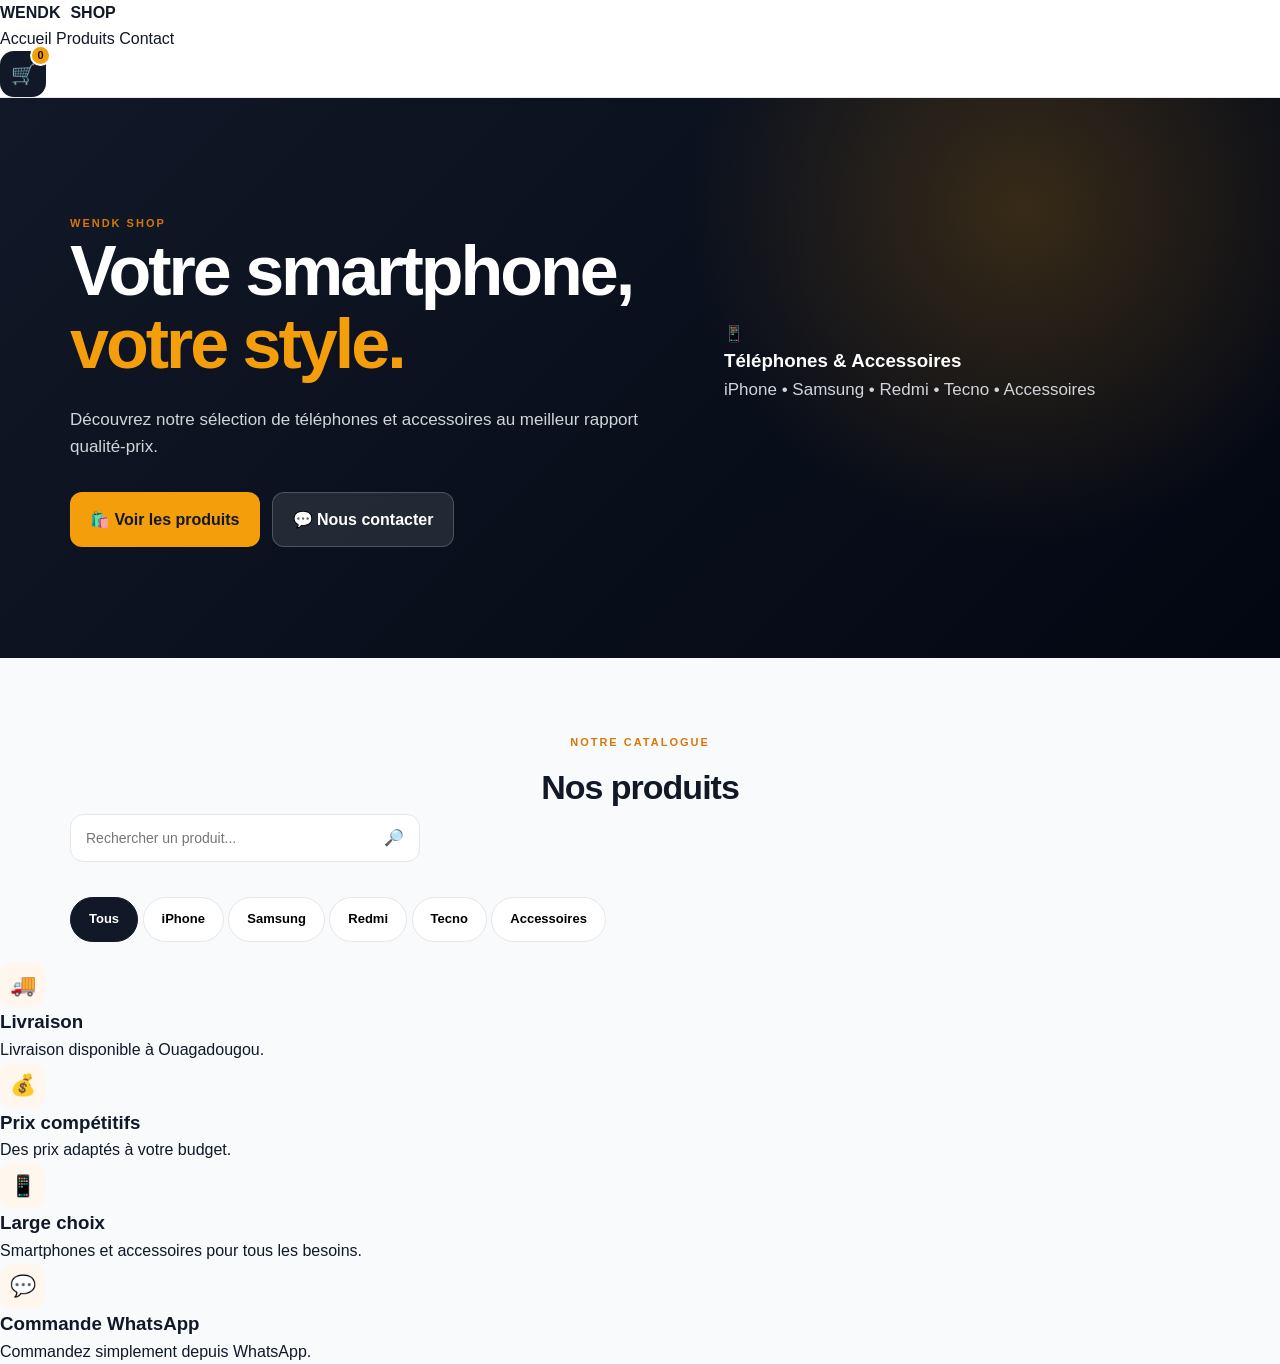
==== commit e285ba26: "Refactor index.html for better structure and clarity Updated HTML structure and improved accessibili" ====
--- a/index.html
+++ b/index.html
@@ -1,502 +1,391 @@
 <!DOCTYPE html>
 <html lang="fr">
+
 <head>
+
     <meta charset="UTF-8">
-    <meta name="viewport" content="width=device-width, initial-scale=1.0">
-
-    <meta name="description"
-        content="WENDK SHOP - Téléphones, smartphones et accessoires au Burkina Faso. Commandez facilement via WhatsApp.">
+
+    <meta
+        name="viewport"
+        content="width=device-width, initial-scale=1.0"
+    >
+
+    <meta
+        name="description"
+        content="WENDK SHOP - Téléphones, smartphones et accessoires au Burkina Faso."
+    >
 
     <title>WENDK SHOP | Téléphones & Accessoires</title>
 
-    <link rel="stylesheet" href="style.css">
-
-    <link rel="preconnect" href="https://fonts.googleapis.com">
-    <link rel="preconnect" href="https://fonts.gstatic.com" crossorigin>
-    <link href="https://fonts.googleapis.com/css2?family=Inter:wght@400;500;600;700;800&display=swap"
-        rel="stylesheet">
+    <link
+        rel="stylesheet"
+        href="style.css"
+    >
+
 </head>
 
+
 <body>
 
-<!-- ================= HEADER ================= -->
-<header class="header">
-
-    <div class="header-container">
-
-        <a href="#" class="logo">
-            <span class="logo-icon">W</span>
-            <span>
-                <strong>WENDK</strong>
-                <small>SHOP</small>
-            </span>
-        </a>
-
-        <nav class="desktop-nav">
-            <a href="#accueil">Accueil</a>
-            <a href="#produits">Produits</a>
-            <a href="#categories">Catégories</a>
-            <a href="#contact">Contact</a>
-        </nav>
-
-        <button class="cart-button" id="openCartBtn" aria-label="Ouvrir le panier">
-            🛒
-            <span id="cartCount">0</span>
-        </button>
-
-    </div>
-
-</header>
-
-
-<!-- ================= HERO ================= -->
-<section class="hero" id="accueil">
-
-    <div class="hero-content">
-
-        <div class="hero-text">
-
-            <span class="hero-badge">
-                🇧🇫 Votre boutique tech au Burkina Faso
-            </span>
-
-            <h1>
-                Les meilleurs<br>
-                <span>smartphones</span> au meilleur prix.
-            </h1>
-
-            <p>
-                Découvrez notre sélection de téléphones et accessoires.
-                Commandez simplement et rapidement via WhatsApp.
-            </p>
-
-            <div class="hero-buttons">
-                <a href="#produits" class="btn btn-primary">
-                    🛍️ Voir les produits
+    <!-- =====================================================
+         HEADER
+         ===================================================== -->
+
+    <header class="header">
+
+        <div class="container header-content">
+
+            <a
+                href="#"
+                class="logo"
+            >
+                WENDK <span>SHOP</span>
+            </a>
+
+
+            <nav class="main-nav">
+
+                <a href="#accueil">
+                    Accueil
                 </a>
 
-                <a href="#contact" class="btn btn-secondary">
-                    📞 Nous contacter
+                <a href="#produits">
+                    Produits
                 </a>
+
+                <a href="#contact">
+                    Contact
+                </a>
+
+            </nav>
+
+
+            <button
+                type="button"
+                id="openCartBtn"
+                class="cart-button"
+                aria-label="Ouvrir le panier"
+            >
+
+                🛒
+
+                <span id="cartCount">
+                    0
+                </span>
+
+            </button>
+
+        </div>
+
+    </header>
+
+
+
+    <!-- =====================================================
+         HERO
+         ===================================================== -->
+
+    <main>
+
+        <section
+            id="accueil"
+            class="hero"
+        >
+
+            <div class="container hero-content">
+
+                <div class="hero-text">
+
+                    <span class="section-label">
+                        WENDK SHOP
+                    </span>
+
+                    <h1>
+                        Votre smartphone,
+                        <span>votre style.</span>
+                    </h1>
+
+                    <p>
+                        Découvrez notre sélection de
+                        téléphones et accessoires au
+                        meilleur rapport qualité-prix.
+                    </p>
+
+
+                    <div class="hero-buttons">
+
+                        <a
+                            href="#produits"
+                            class="btn btn-primary"
+                        >
+                            🛍️ Voir les produits
+                        </a>
+
+
+                        <a
+                            href="#contact"
+                            class="btn btn-secondary"
+                        >
+                            💬 Nous contacter
+                        </a>
+
+                    </div>
+
+                </div>
+
+
+                <div class="hero-card">
+
+                    <div class="hero-card-icon">
+                        📱
+                    </div>
+
+                    <h3>
+                        Téléphones & Accessoires
+                    </h3>
+
+                    <p>
+                        iPhone • Samsung • Redmi
+                        • Tecno • Accessoires
+                    </p>
+
+                </div>
+
             </div>
 
-        </div>
-
-        <div class="hero-visual">
-            <div class="phone-card">
-                <div class="phone-screen">
-                    <div class="camera"></div>
-                    <div class="screen-content">
-                        <span>WENDK</span>
-                        <strong>SHOP</strong>
-                        <small>TECHNOLOGY</small>
-                    </div>
-                </div>
+        </section>
+
+
+
+        <!-- =================================================
+             PRODUITS
+             ================================================= -->
+
+        <section
+            id="produits"
+            class="products-section"
+        >
+
+            <div class="container">
+
+                <div class="section-header">
+
+                    <div>
+
+                        <span class="section-label">
+                            NOTRE CATALOGUE
+                        </span>
+
+                        <h2>
+                            Nos produits
+                        </h2>
+
+                    </div>
+
+
+                    <div class="search-box">
+
+                        <input
+                            type="search"
+                            id="searchInput"
+                            placeholder="Rechercher un produit..."
+                            autocomplete="off"
+                        >
+
+                        <span>
+                            🔎
+                        </span>
+
+                    </div>
+
+                </div>
+
+
+
+                <!-- CATÉGORIES -->
+
+                <div class="categories">
+
+                    <button
+                        type="button"
+                        class="category-btn active"
+                        data-category="all"
+                    >
+                        Tous
+                    </button>
+
+
+                    <button
+                        type="button"
+                        class="category-btn"
+                        data-category="iphone"
+                    >
+                        iPhone
+                    </button>
+
+
+                    <button
+                        type="button"
+                        class="category-btn"
+                        data-category="samsung"
+                    >
+                        Samsung
+                    </button>
+
+
+                    <button
+                        type="button"
+                        class="category-btn"
+                        data-category="redmi"
+                    >
+                        Redmi
+                    </button>
+
+
+                    <button
+                        type="button"
+                        class="category-btn"
+                        data-category="tecno"
+                    >
+                        Tecno
+                    </button>
+
+
+                    <button
+                        type="button"
+                        class="category-btn"
+                        data-category="accessoires"
+                    >
+                        Accessoires
+                    </button>
+
+                </div>
+
+
+
+                <!-- GRILLE PRODUITS -->
+
+                <div
+                    id="productsGrid"
+                    class="products-grid"
+                ></div>
+
+
+                <!-- AUCUN PRODUIT -->
+
+                <div
+                    id="noProducts"
+                    class="no-products hidden"
+                >
+
+                    <div>
+                        🔍
+                    </div>
+
+                    <h3>
+                        Aucun produit trouvé
+                    </h3>
+
+                    <p>
+                        Essayez une autre recherche
+                        ou une autre catégorie.
+                    </p>
+
+                    <button
+                        type="button"
+                        id="resetFilters"
+                        class="btn btn-primary"
+                    >
+                        Réinitialiser
+                    </button>
+
+                </div>
+
             </div>
-        </div>
-
-    </div>
-
-</section>
-
-
-<!-- ================= AVANTAGES ================= -->
-<section class="advantages">
-
-    <div class="advantage">
-        <div class="advantage-icon">🚚</div>
-        <div>
-            <strong>Livraison</strong>
-            <span>Ouagadougou & environs</span>
-        </div>
-    </div>
-
-    <div class="advantage">
-        <div class="advantage-icon">📱</div>
-        <div>
-            <strong>Large choix</strong>
-            <span>Téléphones & accessoires</span>
-        </div>
-    </div>
-
-    <div class="advantage">
-        <div class="advantage-icon">💬</div>
-        <div>
-            <strong>Commande WhatsApp</strong>
-            <span>Simple & rapide</span>
-        </div>
-    </div>
-
-    <div class="advantage">
-        <div class="advantage-icon">✅</div>
-        <div>
-            <strong>Service fiable</strong>
-            <span>Assistance client</span>
-        </div>
-    </div>
-
-</section>
-
-
-<!-- ================= CATEGORIES ================= -->
-<section class="categories-section" id="categories">
-
-    <div class="section-header">
-
-        <span class="section-label">NOS CATÉGORIES</span>
-
-        <h2>Choisissez votre catégorie</h2>
-
-        <p>
-            Trouvez rapidement le produit que vous recherchez.
-        </p>
-
-    </div>
-
-    <div class="category-buttons">
-
-        <button class="category-btn active" data-category="all">
-            🛍️ Tous
-        </button>
-
-        <button class="category-btn" data-category="iphone">
-            🍎 iPhone
-        </button>
-
-        <button class="category-btn" data-category="samsung">
-            📱 Samsung
-        </button>
-
-        <button class="category-btn" data-category="redmi">
-            📱 Redmi
-        </button>
-
-        <button class="category-btn" data-category="tecno">
-            📱 Tecno
-        </button>
-
-        <button class="category-btn" data-category="accessoires">
-            🎧 Accessoires
-        </button>
-
-    </div>
-
-</section>
-
-
-<!-- ================= PRODUITS ================= -->
-<section class="products-section" id="produits">
-
-    <div class="products-top">
-
-        <div>
-            <span class="section-label">BOUTIQUE</span>
-            <h2>Nos produits</h2>
-        </div>
-
-        <div class="search-box">
-
-            <span>🔎</span>
-
-            <input
-                type="search"
-                id="searchInput"
-                placeholder="Rechercher un produit..."
-                autocomplete="off"
-            >
-
-        </div>
-
-    </div>
-
-
-    <div id="productsGrid" class="products-grid"></div>
-
-    <div id="noProducts" class="no-products hidden">
-
-        <div>🔍</div>
-
-        <h3>Aucun produit trouvé</h3>
-
-        <p>
-            Essayez une autre recherche ou une autre catégorie.
-        </p>
-
-        <button class="btn btn-primary" id="resetFilters">
-            Voir tous les produits
-        </button>
-
-    </div>
-
-</section>
-
-
-<!-- ================= PROMOTION ================= -->
-<section class="promo-section">
-
-    <div class="promo-content">
-
-        <div>
-            <span class="promo-small">WENDK SHOP</span>
-
-            <h2>
-                Besoin d'un téléphone ?
-            </h2>
-
-            <p>
-                Contactez-nous directement sur WhatsApp pour connaître
-                les disponibilités et les prix actualisés.
-            </p>
-        </div>
-
-        <a
-            id="promoWhatsapp"
-            class="btn btn-whatsapp"
-            href="#"
-            target="_blank"
-            rel="noopener"
-        >
-            💬 Commander sur WhatsApp
-        </a>
-
-    </div>
-
-</section>
-
-
-<!-- ================= CONTACT ================= -->
-<section class="contact-section" id="contact">
-
-    <div class="section-header">
-
-        <span class="section-label">CONTACT</span>
-
-        <h2>Besoin d'aide ?</h2>
-
-        <p>
-            Notre équipe est disponible pour vous accompagner.
-        </p>
-
-    </div>
-
-    <div class="contact-grid">
-
-        <div class="contact-card">
-
-            <div class="contact-icon">💬</div>
-
-            <h3>WhatsApp</h3>
-
-            <p>
-                Commandez ou demandez les disponibilités.
-            </p>
-
-            <a
-                id="contactWhatsapp"
-                href="#"
-                target="_blank"
-                rel="noopener"
-                class="contact-link"
-            >
-                Nous écrire →
-            </a>
-
-        </div>
-
-
-        <div class="contact-card">
-
-            <div class="contact-icon">📍</div>
-
-            <h3>Localisation</h3>
-
-            <p>
-                Ouagadougou, Burkina Faso
-            </p>
-
-            <span class="contact-link">
-                🇧🇫 Burkina Faso
-            </span>
-
-        </div>
-
-
-        <div class="contact-card">
-
-            <div class="contact-icon">🚚</div>
-
-            <h3>Livraison</h3>
-
-            <p>
-                Livraison disponible à Ouagadougou et environs.
-            </p>
-
-            <span class="contact-link">
-                Livraison rapide
-            </span>
-
-        </div>
-
-    </div>
-
-</section>
-
-
-<!-- ================= FOOTER ================= -->
-<footer class="footer">
-
-    <div class="footer-container">
-
-        <div class="footer-brand">
-
-            <div class="logo footer-logo">
-
-                <span class="logo-icon">W</span>
-
-                <span>
-                    <strong>WENDK</strong>
-                    <small>SHOP</small>
-                </span>
+
+        </section>
+
+
+
+        <!-- =================================================
+             AVANTAGES
+             ================================================= -->
+
+        <section class="advantages-section">
+
+            <div class="container advantages-grid">
+
+                <div class="advantage-card">
+
+                    <div class="advantage-icon">
+                        🚚
+                    </div>
+
+                    <h3>
+                        Livraison
+                    </h3>
+
+                    <p>
+                        Livraison disponible
+                        à Ouagadougou.
+                    </p>
+
+                </div>
+
+
+                <div class="advantage-card">
+
+                    <div class="advantage-icon">
+                        💰
+                    </div>
+
+                    <h3>
+                        Prix compétitifs
+                    </h3>
+
+                    <p>
+                        Des prix adaptés
+                        à votre budget.
+                    </p>
+
+                </div>
+
+
+                <div class="advantage-card">
+
+                    <div class="advantage-icon">
+                        📱
+                    </div>
+
+                    <h3>
+                        Large choix
+                    </h3>
+
+                    <p>
+                        Smartphones et accessoires
+                        pour tous les besoins.
+                    </p>
+
+                </div>
+
+
+                <div class="advantage-card">
+
+                    <div class="advantage-icon">
+                        💬
+                    </div>
+
+                    <h3>
+                        Commande WhatsApp
+                    </h3>
+
+                    <p>
+                        Commandez simplement
+                        depuis WhatsApp.
+                    </p>
+
+                </div>
 
             </div>
 
-            <p>
-                Votre boutique de téléphones et accessoires
-                au Burkina Faso.
-            </p>
-
-        </div>
-
-
-        <div class="footer-links">
-
-            <h3>Navigation</h3>
-
-            <a href="#accueil">Accueil</a>
-            <a href="#produits">Produits</a>
-            <a href="#categories">Catégories</a>
-            <a href="#contact">Contact</a>
-
-        </div>
-
-
-        <div class="footer-links">
-
-            <h3>Services</h3>
-
-            <span>📱 Téléphones</span>
-            <span>🎧 Accessoires</span>
-            <span>🚚 Livraison</span>
-            <span>💬 Commande WhatsApp</span>
-
-        </div>
-
-    </div>
-
-
-    <div class="footer-bottom">
-
-        <p>
-            © <span id="currentYear"></span> WENDK SHOP.
-            Tous droits réservés.
-        </p>
-
-        <p>
-            Burkina Faso 🇧🇫
-        </p>
-
-    </div>
-
-</footer>
-
-
-<!-- ================= CART OVERLAY ================= -->
-<div class="cart-overlay" id="cartOverlay"></div>
-
-
-<!-- ================= CART DRAWER ================= -->
-<aside class="cart-drawer" id="cartDrawer">
-
-    <div class="cart-header">
-
-        <div>
-            <span class="section-label">VOTRE PANIER</span>
-            <h2>Panier</h2>
-        </div>
-
-        <button
-            class="close-cart"
-            id="closeCartBtn"
-            aria-label="Fermer le panier"
-        >
-            ×
-        </button>
-
-    </div>
-
-
-    <div id="cartItems" class="cart-items"></div>
-
-
-    <div id="emptyCart" class="empty-cart">
-
-        <div class="empty-cart-icon">🛒</div>
-
-        <h3>Votre panier est vide</h3>
-
-        <p>
-            Ajoutez des produits pour commencer votre commande.
-        </p>
-
-        <button
-            class="btn btn-primary"
-            id="continueShopping"
-        >
-            Continuer mes achats
-        </button>
-
-    </div>
-
-
-    <div id="cartFooter" class="cart-footer hidden">
-
-        <div class="cart-total">
-
-            <span>Total</span>
-
-            <strong id="cartTotal">
-                0 FCFA
-            </strong>
-
-        </div>
-
-
-        <button
-            id="checkoutBtn"
-            class="btn btn-whatsapp checkout-btn"
-        >
-            💬 Commander sur WhatsApp
-        </button>
-
-        <button
-            id="clearCartBtn"
-            class="clear-cart"
-        >
-            Vider le panier
-        </button>
-
-    </div>
-
-</aside>
-
-
-<!-- ================= TOAST ================= -->
-<div id="toast" class="toast">
-    Produit ajouté au panier ✅
-</div>
-
-
-<script src="script.js"></script>
-
-</body>
-  </html>
+                </section>
--- a/style.css
+++ b/style.css
@@ -1,831 +1,1492 @@
-/* ==========================================
-   WENDK-SHOP
-   SCRIPT PRINCIPAL
-========================================== */
-
-
-/* ==========================================
-   CONFIGURATION
-========================================== */
-
-// IMPORTANT : remplace ce numéro par ton numéro WhatsApp.
-// Format international sans + ni espaces.
-const WHATSAPP_NUMBER = "226XXXXXXXX";
-
-
-/* ==========================================
-   PRODUITS
-========================================== */
-
-const products = [
-
-  {
-    id: 1,
-    name: "iPhone 17",
-    category: "iPhone",
-    price: 650000,
-    description: "Smartphone Apple nouvelle génération.",
-    icon: "🍎",
-    badge: "NOUVEAU"
-  },
-
-  {
-    id: 2,
-    name: "iPhone 16",
-    category: "iPhone",
-    price: 550000,
-    description: "iPhone performant avec excellent appareil photo.",
-    icon: "🍎",
-    badge: "POPULAIRE"
-  },
-
-  {
-    id: 3,
-    name: "iPhone 15",
-    category: "iPhone",
-    price: 450000,
-    description: "Design premium et performances exceptionnelles.",
-    icon: "🍎",
-    badge: "PROMO"
-  },
-
-  {
-    id: 4,
-    name: "Samsung Galaxy S25",
-    category: "Samsung",
-    price: 500000,
-    description: "Galaxy S25 avec performances haut de gamme.",
-    icon: "📱",
-    badge: "NOUVEAU"
-  },
-
-  {
-    id: 5,
-    name: "Samsung Galaxy A56",
-    category: "Samsung",
-    price: 235000,
-    description: "Smartphone Samsung moderne et performant.",
-    icon: "📱",
-    badge: ""
-  },
-
-  {
-    id: 6,
-    name: "Samsung Galaxy A36",
-    category: "Samsung",
-    price: 180000,
-    description: "Excellent rapport qualité-prix.",
-    icon: "📱",
-    badge: "PROMO"
-  },
-
-  {
-    id: 7,
-    name: "Redmi Note 14",
-    category: "Redmi",
-    price: 135000,
-    description: "Grand écran et excellente autonomie.",
-    icon: "📱",
-    badge: "POPULAIRE"
-  },
-
-  {
-    id: 8,
-    name: "Redmi Note 14 Pro",
-    category: "Redmi",
-    price: 175000,
-    description: "Version Pro avec performances supérieures.",
-    icon: "📱",
-    badge: ""
-  },
-
-  {
-    id: 9,
-    name: "Tecno Camon 30",
-    category: "Tecno",
-    price: 145000,
-    description: "Excellent smartphone pour la photographie.",
-    icon: "📱",
-    badge: "PROMO"
-  },
-
-  {
-    id: 10,
-    name: "Tecno Spark 30",
-    category: "Tecno",
-    price: 95000,
-    description: "Smartphone abordable et performant.",
-    icon: "📱",
-    badge: ""
-  },
-
-  {
-    id: 11,
-    name: "Power Bank 20 000 mAh",
-    category: "Accessoires",
-    price: 15000,
-    description: "Grande capacité pour recharger vos appareils.",
-    icon: "🔋",
-    badge: "POPULAIRE"
-  },
-
-  {
-    id: 12,
-    name: "AirPods Pro",
-    category: "Accessoires",
-    price: 35000,
-    description: "Écouteurs sans fil avec boîtier de recharge.",
-    icon: "🎧",
-    badge: "PROMO"
-  },
-
-  {
-    id: 13,
-    name: "Apple Watch",
-    category: "Accessoires",
-    price: 75000,
-    description: "Montre connectée élégante et pratique.",
-    icon: "⌚",
-    badge: ""
-  },
-
-  {
-    id: 14,
-    name: "Chargeur rapide",
-    category: "Accessoires",
-    price: 10000,
-    description: "Chargeur rapide pour smartphones.",
-    icon: "🔌",
-    badge: ""
-  }
-
-];
-
-
-/* ==========================================
-   VARIABLES
-========================================== */
-
-let cart = [];
-
-let currentCategory = "Tous";
-
-let searchTerm = "";
-
-
-/* ==========================================
-   ELEMENTS HTML
-========================================== */
-
-const productsGrid = document.getElementById("productsGrid");
-
-const noProducts = document.getElementById("noProducts");
-
-const searchInput = document.getElementById("searchInput");
-
-const cartElement = document.getElementById("cart");
-
-const cartOverlay = document.getElementById("cartOverlay");
-
-const cartItems = document.getElementById("cartItems");
-
-const cartCount = document.getElementById("cartCount");
-
-const cartTotal = document.getElementById("cartTotal");
-
-const toast = document.getElementById("toast");
-
-
-/* ==========================================
-   FORMATAGE PRIX
-========================================== */
-
-function formatPrice(price) {
-
-  return new Intl.NumberFormat("fr-FR").format(price) + " FCFA";
-
-}
-
-
-/* ==========================================
-   AFFICHAGE PRODUITS
-========================================== */
-
-function displayProducts() {
-
-  const filteredProducts = products.filter(product => {
-
-    const matchesCategory =
-      currentCategory === "Tous" ||
-      product.category === currentCategory;
-
-    const search = searchTerm.toLowerCase();
-
-    const matchesSearch =
-      product.name.toLowerCase().includes(search) ||
-      product.category.toLowerCase().includes(search) ||
-      product.description.toLowerCase().includes(search);
-
-    return matchesCategory && matchesSearch;
-
-  });
-
-
-  productsGrid.innerHTML = "";
-
-
-  if (filteredProducts.length === 0) {
-
-    noProducts.style.display = "block";
-
-    return;
-
-  }
-
-
-  noProducts.style.display = "none";
-
-
-  filteredProducts.forEach(product => {
-
-    const card = document.createElement("article");
-
-    card.className = "product-card";
-
-
-    card.innerHTML = `
-
-      <div class="product-image">
-
-        ${
-          product.badge
-            ? `<span class="product-badge">${product.badge}</span>`
-            : ""
-        }
-
-        <span>${product.icon}</span>
-
-      </div>
-
-      <div class="product-info">
-
-        <div class="product-category">
-          ${product.category}
-        </div>
-
-        <h3 class="product-name">
-          ${product.name}
-        </h3>
-
-        <p class="product-description">
-          ${product.description}
-        </p>
-
-        <div class="product-bottom">
-
-          <strong class="product-price">
-            ${formatPrice(product.price)}
-          </strong>
-
-          <button
-            class="add-cart"
-            onclick="addToCart(${product.id})"
-          >
-            + Panier
-          </button>
-
-        </div>
-
-      </div>
-
-    `;
-
-
-    productsGrid.appendChild(card);
-
-  });
-
-}
-
-
-/* ==========================================
-   AJOUTER AU PANIER
-========================================== */
-
-function addToCart(productId) {
-
-  const product = products.find(
-    item => item.id === productId
-  );
-
-  if (!product) return;
-
-
-  const existingItem = cart.find(
-    item => item.id === productId
-  );
-
-
-  if (existingItem) {
-
-    existingItem.quantity++;
-
-  } else {
-
-    cart.push({
-      ...product,
-      quantity: 1
-    });
-
-  }
-
-
-  saveCart();
-
-  updateCart();
-
-  showToast(`${product.name} ajouté au panier`);
-
-}
-
-
-/* ==========================================
-   MODIFIER QUANTITE
-========================================== */
-
-function changeQuantity(productId, amount) {
-
-  const item = cart.find(
-    product => product.id === productId
-  );
-
-  if (!item) return;
-
-
-  item.quantity += amount;
-
-
-  if (item.quantity <= 0) {
-
-    cart = cart.filter(
-      product => product.id !== productId
-    );
-
-  }
-
-
-  saveCart();
-
-  updateCart();
-
-}
-
-
-/* ==========================================
-   SUPPRIMER PRODUIT
-========================================== */
-
-function removeFromCart(productId) {
-
-  cart = cart.filter(
-    product => product.id !== productId
-  );
-
-
-  saveCart();
-
-  updateCart();
-
-}
-
-
-/* ==========================================
-   AFFICHER PANIER
-========================================== */
-
-function updateCart() {
-
-  const totalQuantity = cart.reduce(
-    (total, item) => total + item.quantity,
-    0
-  );
-
-
-  const totalPrice = cart.reduce(
-    (total, item) =>
-      total + item.price * item.quantity,
-    0
-  );
-
-
-  cartCount.textContent = totalQuantity;
-
-  cartTotal.textContent = formatPrice(totalPrice);
-
-
-  if (cart.length === 0) {
-
-    cartItems.innerHTML = `
-      <div class="empty-cart">
-        Votre panier est vide.
-      </div>
-    `;
-
-    return;
-
-  }
-
-
-  cartItems.innerHTML = "";
-
-
-  cart.forEach(item => {
-
-    const element = document.createElement("div");
-
-    element.className = "cart-item";
-
-
-    element.innerHTML = `
-
-      <div class="cart-item-image">
-        ${item.icon}
-      </div>
-
-      <div>
-
-        <h4>${item.name}</h4>
-
-        <p>
-          ${formatPrice(item.price)}
-        </p>
-
-        <div class="quantity">
-
-          <button
-            onclick="changeQuantity(${item.id}, -1)"
-          >
-            −
-          </button>
-
-          <strong>
-            ${item.quantity}
-          </strong>
-
-          <button
-            onclick="changeQuantity(${item.id}, 1)"
-          >
-            +
-          </button>
-
-        </div>
-
-      </div>
-
-      <button
-        class="remove-item"
-        onclick="removeFromCart(${item.id})"
-      >
-        🗑️
-      </button>
-
-    `;
-
-
-    cartItems.appendChild(element);
-
-  });
-
-}
-
-
-/* ==========================================
-   OUVRIR PANIER
-========================================== */
-
-function openCart() {
-
-  cartElement.classList.add("active");
-
-  cartOverlay.classList.add("active");
-
-  document.body.style.overflow = "hidden";
-
-}
-
-
-/* ==========================================
-   FERMER PANIER
-========================================== */
-
-function closeCart() {
-
-  cartElement.classList.remove("active");
-
-  cartOverlay.classList.remove("active");
-
-  document.body.style.overflow = "";
-
-}
-
-
-/* ==========================================
-   VIDER PANIER
-========================================== */
-
-function clearCart() {
-
-  if (cart.length === 0) return;
-
-
-  const confirmation = confirm(
-    "Voulez-vous vraiment vider votre panier ?"
-  );
-
-
-  if (!confirmation) return;
-
-
-  cart = [];
-
-  saveCart();
-
-  updateCart();
-
-  showToast("Panier vidé");
-
-}
-
-
-/* ==========================================
-   COMMANDE WHATSAPP
-========================================== */
-
-function checkoutWhatsApp() {
-
-  if (cart.length === 0) {
-
-    showToast("Votre panier est vide");
-
-    return;
-
-  }
-
-
-  let message =
-    "Bonjour WENDK-SHOP 👋\n\n" +
-    "Je souhaite commander :\n\n";
-
-
-  cart.forEach(item => {
-
-    message +=
-      `• ${item.name} x${item.quantity} — ` +
-      `${formatPrice(item.price * item.quantity)}\n`;
-
-  });
-
-
-  const total = cart.reduce(
-    (sum, item) =>
-      sum + item.price * item.quantity,
-    0
-  );
-
-
-  message +=
-    `\n💰 Total : ${formatPrice(total)}\n\n` +
-    "📍 Ma localisation : " +
-    "________________\n\n" +
-    "Merci de me confirmer la disponibilité.";
-
-
-  const whatsappURL =
-    `https://wa.me/${WHATSAPP_NUMBER}` +
-    `?text=${encodeURIComponent(message)}`;
-
-
-  window.open(
-    whatsappURL,
-    "_blank"
-  );
-
-}
-
-
-/* ==========================================
-   RECHERCHE
-========================================== */
-
-searchInput.addEventListener(
-  "input",
-  function () {
-
-    searchTerm = this.value;
-
-    displayProducts();
-
-  }
-);
-
-
-/* ==========================================
-   CATEGORIES
-========================================== */
-
-document.querySelectorAll(".category").forEach(button => {
-
-  button.addEventListener("click", function () {
-
-    document
-      .querySelectorAll(".category")
-      .forEach(btn => {
-        btn.classList.remove("active");
-      });
-
-
-    this.classList.add("active");
-
-
-    currentCategory =
-      this.dataset.category;
-
-
-    displayProducts();
-
-  });
-
-});
-
-
-/* ==========================================
-   EVENEMENTS PANIER
-========================================== */
-
-document
-  .getElementById("openCart")
-  .addEventListener(
-    "click",
-    openCart
-  );
-
-
-document
-  .getElementById("closeCart")
-  .addEventListener(
-    "click",
-    closeCart
-  );
-
-
-cartOverlay.addEventListener(
-  "click",
-  closeCart
-);
-
-
-document
-  .getElementById("clearCart")
-  .addEventListener(
-    "click",
-    clearCart
-);
-
-
-document
-  .getElementById("checkoutButton")
-  .addEventListener(
-    "click",
-    checkoutWhatsApp
-);
-
-
-/* ==========================================
-   MENU MOBILE
-========================================== */
-
-const menuButton =
-  document.getElementById("menuButton");
-
-const nav =
-  document.querySelector(".nav");
-
-
-menuButton.addEventListener(
-  "click",
-  function () {
-
-    if (nav.style.display === "flex") {
-
-      nav.style.display = "";
-
-    } else {
-
-      nav.style.display = "flex";
-
-      nav.style.position = "absolute";
-
-      nav.style.top = "72px";
-
-      nav.style.left = "0";
-
-      nav.style.right = "0";
-
-      nav.style.padding = "20px";
-
-      nav.style.background = "white";
-
-      nav.style.flexDirection = "column";
-
-      nav.style.borderBottom =
-        "1px solid #e5e7eb";
-
-    }
-
-  }
-);
-
-
-/* ==========================================
+/* =========================================================
+   WENDK SHOP
+   STYLE.CSS
+   ========================================================= */
+
+:root {
+    --primary: #111827;
+    --primary-light: #1f2937;
+    --accent: #f59e0b;
+    --accent-dark: #d97706;
+
+    --whatsapp: #25d366;
+    --whatsapp-dark: #128c7e;
+
+    --background: #f8fafc;
+    --white: #ffffff;
+    --text: #111827;
+    --muted: #6b7280;
+    --border: #e5e7eb;
+
+    --danger: #ef4444;
+
+    --shadow-sm: 0 4px 15px rgba(0, 0, 0, .06);
+    --shadow-md: 0 10px 30px rgba(0, 0, 0, .10);
+    --shadow-lg: 0 20px 60px rgba(0, 0, 0, .15);
+
+    --radius: 18px;
+
+    --container: 1180px;
+}
+
+
+/* =========================================================
+   RESET
+   ========================================================= */
+
+* {
+    margin: 0;
+    padding: 0;
+    box-sizing: border-box;
+}
+
+html {
+    scroll-behavior: smooth;
+}
+
+body {
+    font-family: "Inter", Arial, sans-serif;
+    background: var(--background);
+    color: var(--text);
+    line-height: 1.6;
+}
+
+button,
+input {
+    font: inherit;
+}
+
+button {
+    cursor: pointer;
+}
+
+a {
+    color: inherit;
+    text-decoration: none;
+}
+
+img {
+    max-width: 100%;
+    display: block;
+}
+
+
+/* =========================================================
+   HEADER
+   ========================================================= */
+
+.header {
+    position: sticky;
+    top: 0;
+    z-index: 1000;
+
+    background: rgba(255, 255, 255, .95);
+    backdrop-filter: blur(12px);
+
+    border-bottom: 1px solid var(--border);
+}
+
+.header-container {
+    max-width: var(--container);
+    margin: auto;
+
+    min-height: 74px;
+
+    padding: 0 20px;
+
+    display: flex;
+    align-items: center;
+    justify-content: space-between;
+
+    gap: 25px;
+}
+
+.logo {
+    display: flex;
+    align-items: center;
+    gap: 10px;
+
+    font-weight: 800;
+}
+
+.logo-icon {
+    width: 42px;
+    height: 42px;
+
+    display: grid;
+    place-items: center;
+
+    border-radius: 12px;
+
+    background: var(--primary);
+    color: var(--white);
+
+    font-size: 22px;
+    font-weight: 800;
+}
+
+.logo strong {
+    display: block;
+    font-size: 18px;
+    line-height: 1;
+}
+
+.logo small {
+    display: block;
+    color: var(--accent-dark);
+    font-size: 10px;
+    letter-spacing: 2px;
+    margin-top: 4px;
+}
+
+.desktop-nav {
+    display: flex;
+    align-items: center;
+    gap: 30px;
+}
+
+.desktop-nav a {
+    font-size: 14px;
+    font-weight: 600;
+    color: #4b5563;
+
+    transition: .2s;
+}
+
+.desktop-nav a:hover {
+    color: var(--accent-dark);
+}
+
+.cart-button {
+    position: relative;
+
+    width: 46px;
+    height: 46px;
+
+    border: none;
+    border-radius: 14px;
+
+    background: var(--primary);
+    color: white;
+
+    font-size: 20px;
+
+    transition: .2s;
+}
+
+.cart-button:hover {
+    transform: translateY(-2px);
+}
+
+#cartCount {
+    position: absolute;
+
+    right: -5px;
+    top: -6px;
+
+    min-width: 21px;
+    height: 21px;
+
+    display: grid;
+    place-items: center;
+
+    border-radius: 50%;
+
+    background: var(--accent);
+    color: #111;
+
+    font-size: 11px;
+    font-weight: 800;
+
+    border: 2px solid white;
+}
+
+
+/* =========================================================
+   HERO
+   ========================================================= */
+
+.hero {
+    background:
+        radial-gradient(circle at 80% 20%, rgba(245,158,11,.20), transparent 30%),
+        linear-gradient(135deg, #111827, #030712);
+
+    color: white;
+
+    overflow: hidden;
+}
+
+.hero-content {
+    max-width: var(--container);
+
+    min-height: 560px;
+
+    margin: auto;
+    padding: 80px 20px;
+
+    display: grid;
+    grid-template-columns: 1.1fr .9fr;
+
+    align-items: center;
+    gap: 60px;
+}
+
+.hero-badge {
+    display: inline-block;
+
+    padding: 8px 14px;
+
+    border-radius: 30px;
+
+    background: rgba(255,255,255,.10);
+    border: 1px solid rgba(255,255,255,.15);
+
+    font-size: 13px;
+    font-weight: 600;
+
+    margin-bottom: 22px;
+}
+
+.hero h1 {
+    font-size: clamp(42px, 6vw, 70px);
+    line-height: 1.05;
+
+    letter-spacing: -3px;
+
+    margin-bottom: 24px;
+}
+
+.hero h1 span {
+    color: var(--accent);
+}
+
+.hero p {
+    max-width: 600px;
+
+    color: #d1d5db;
+
+    font-size: 17px;
+
+    margin-bottom: 32px;
+}
+
+.hero-buttons {
+    display: flex;
+    flex-wrap: wrap;
+    gap: 12px;
+}
+
+.btn {
+    border: none;
+
+    padding: 14px 20px;
+
+    border-radius: 12px;
+
+    display: inline-flex;
+    align-items: center;
+    justify-content: center;
+
+    gap: 8px;
+
+    font-weight: 700;
+
+    transition: .2s;
+}
+
+.btn:hover {
+    transform: translateY(-2px);
+}
+
+.btn-primary {
+    background: var(--accent);
+    color: #111827;
+}
+
+.btn-primary:hover {
+    background: #fbbf24;
+}
+
+.btn-secondary {
+    background: rgba(255,255,255,.10);
+    color: white;
+
+    border: 1px solid rgba(255,255,255,.20);
+}
+
+.btn-whatsapp {
+    background: var(--whatsapp);
+    color: white;
+}
+
+.btn-whatsapp:hover {
+    background: var(--whatsapp-dark);
+}
+
+
+/* HERO PHONE */
+
+.hero-visual {
+    display: flex;
+    justify-content: center;
+    align-items: center;
+}
+
+.phone-card {
+    width: 245px;
+    height: 470px;
+
+    padding: 10px;
+
+    background: #050505;
+
+    border-radius: 40px;
+
+    border: 6px solid #27272a;
+
+    box-shadow:
+        0 40px 80px rgba(0,0,0,.5),
+        inset 0 0 0 1px #555;
+
+    transform: rotate(6deg);
+}
+
+.phone-screen {
+    width: 100%;
+    height: 100%;
+
+    border-radius: 30px;
+
+    position: relative;
+
+    overflow: hidden;
+
+    display: flex;
+    align-items: center;
+    justify-content: center;
+
+    background:
+        radial-gradient(circle at 30% 20%, #f59e0b, transparent 25%),
+        linear-gradient(145deg, #111827, #030712);
+}
+
+.camera {
+    position: absolute;
+
+    top: 10px;
+
+    width: 75px;
+    height: 22px;
+
+    border-radius: 20px;
+
+    background: #050505;
+}
+
+.screen-content {
+    text-align: center;
+}
+
+.screen-content span {
+    display: block;
+
+    color: var(--accent);
+
+    font-size: 14px;
+    font-weight: 800;
+
+    letter-spacing: 4px;
+}
+
+.screen-content strong {
+    display: block;
+
+    font-size: 40px;
+
+    letter-spacing: -2px;
+}
+
+.screen-content small {
+    color: #9ca3af;
+
+    font-size: 9px;
+
+    letter-spacing: 4px;
+}
+
+
+/* =========================================================
+   ADVANTAGES
+   ========================================================= */
+
+.advantages {
+    max-width: var(--container);
+
+    margin: -35px auto 0;
+
+    position: relative;
+    z-index: 5;
+
+    padding: 0 20px;
+
+    display: grid;
+    grid-template-columns: repeat(4, 1fr);
+
+    gap: 15px;
+}
+
+.advantage {
+    background: white;
+
+    padding: 22px;
+
+    border-radius: 16px;
+
+    box-shadow: var(--shadow-md);
+
+    display: flex;
+    align-items: center;
+
+    gap: 14px;
+}
+
+.advantage-icon {
+    width: 45px;
+    height: 45px;
+
+    display: grid;
+    place-items: center;
+
+    flex-shrink: 0;
+
+    background: #fff7ed;
+
+    border-radius: 12px;
+
+    font-size: 21px;
+}
+
+.advantage strong {
+    display: block;
+
+    font-size: 13px;
+}
+
+.advantage span {
+    display: block;
+
+    color: var(--muted);
+
+    font-size: 11px;
+}
+
+
+/* =========================================================
+   SECTIONS
+   ========================================================= */
+
+.categories-section,
+.products-section,
+.contact-section {
+    max-width: var(--container);
+
+    margin: auto;
+
+    padding: 90px 20px 20px;
+}
+
+.section-header {
+    text-align: center;
+
+    margin-bottom: 35px;
+}
+
+.section-label {
+    color: var(--accent-dark);
+
+    font-size: 11px;
+    font-weight: 800;
+
+    letter-spacing: 2px;
+}
+
+.section-header h2,
+.products-top h2 {
+    font-size: 34px;
+
+    letter-spacing: -1px;
+
+    margin-top: 6px;
+}
+
+.section-header p {
+    color: var(--muted);
+
+    margin-top: 8px;
+}
+
+
+/* =========================================================
+   CATEGORY BUTTONS
+   ========================================================= */
+
+.category-buttons {
+    display: flex;
+
+    flex-wrap: wrap;
+    justify-content: center;
+
+    gap: 10px;
+}
+
+.category-btn {
+    border: 1px solid var(--border);
+
+    background: white;
+
+    padding: 11px 18px;
+
+    border-radius: 30px;
+
+    font-weight: 600;
+    font-size: 13px;
+
+    transition: .2s;
+}
+
+.category-btn:hover,
+.category-btn.active {
+    background: var(--primary);
+    color: white;
+
+    border-color: var(--primary);
+}
+
+
+/* =========================================================
+   PRODUCTS
+   ========================================================= */
+
+.products-section {
+    padding-top: 70px;
+}
+
+.products-top {
+    display: flex;
+    align-items: flex-end;
+    justify-content: space-between;
+
+    gap: 25px;
+
+    margin-bottom: 30px;
+}
+
+.search-box {
+    width: min(350px, 100%);
+
+    background: white;
+
+    border: 1px solid var(--border);
+
+    border-radius: 13px;
+
+    padding: 0 15px;
+
+    height: 48px;
+
+    display: flex;
+    align-items: center;
+
+    gap: 10px;
+}
+
+.search-box input {
+    width: 100%;
+
+    border: none;
+    outline: none;
+
+    background: transparent;
+
+    font-size: 14px;
+}
+
+.products-grid {
+    display: grid;
+
+    grid-template-columns: repeat(4, 1fr);
+
+    gap: 20px;
+}
+
+
+/* PRODUCT CARD */
+
+.product-card {
+    background: white;
+
+    border: 1px solid var(--border);
+
+    border-radius: var(--radius);
+
+    overflow: hidden;
+
+    transition: .25s;
+
+    position: relative;
+}
+
+.product-card:hover {
+    transform: translateY(-5px);
+
+    box-shadow: var(--shadow-md);
+}
+
+.product-image {
+    height: 230px;
+
+    background: #f3f4f6;
+
+    position: relative;
+
+    display: flex;
+    align-items: center;
+    justify-content: center;
+
+    overflow: hidden;
+}
+
+.product-image img {
+    width: 100%;
+    height: 100%;
+
+    object-fit: cover;
+
+    transition: .4s;
+}
+
+.product-card:hover .product-image img {
+    transform: scale(1.05);
+}
+
+.product-badge {
+    position: absolute;
+
+    top: 12px;
+    left: 12px;
+
+    background: var(--accent);
+
+    color: #111;
+
+    padding: 5px 9px;
+
+    border-radius: 6px;
+
+    font-size: 10px;
+    font-weight: 800;
+
+    text-transform: uppercase;
+}
+
+.product-info {
+    padding: 17px;
+}
+
+.product-category {
+    color: var(--muted);
+
+    font-size: 10px;
+    font-weight: 700;
+
+    text-transform: uppercase;
+
+    letter-spacing: 1px;
+}
+
+.product-name {
+    font-size: 16px;
+
+    margin: 5px 0 7px;
+
+    line-height: 1.3;
+}
+
+.product-description {
+    color: var(--muted);
+
+    font-size: 11px;
+
+    min-height: 35px;
+}
+
+.product-bottom {
+    display: flex;
+
+    align-items: center;
+    justify-content: space-between;
+
+    gap: 10px;
+
+    margin-top: 15px;
+}
+
+.product-price {
+    font-size: 17px;
+
+    font-weight: 800;
+}
+
+.add-cart {
+    border: none;
+
+    width: 39px;
+    height: 39px;
+
+    border-radius: 11px;
+
+    background: var(--primary);
+
+    color: white;
+
+    font-size: 17px;
+
+    transition: .2s;
+}
+
+.add-cart:hover {
+    background: var(--accent);
+    color: #111;
+
+    transform: scale(1.05);
+}
+
+
+/* NO PRODUCTS */
+
+.no-products {
+    text-align: center;
+
+    padding: 70px 20px;
+
+    background: white;
+
+    border-radius: var(--radius);
+}
+
+.no-products > div {
+    font-size: 40px;
+}
+
+.no-products h3 {
+    margin-top: 10px;
+}
+
+.no-products p {
+    color: var(--muted);
+
+    margin: 5px 0 20px;
+}
+
+.hidden {
+    display: none !important;
+}
+
+
+/* =========================================================
+   PROMO
+   ========================================================= */
+
+.promo-section {
+    max-width: var(--container);
+
+    margin: 80px auto;
+
+    padding: 0 20px;
+}
+
+.promo-content {
+    background:
+        radial-gradient(circle at 80% 30%, rgba(245,158,11,.25), transparent 35%),
+        var(--primary);
+
+    color: white;
+
+    border-radius: 25px;
+
+    padding: 50px;
+
+    display: flex;
+    align-items: center;
+    justify-content: space-between;
+
+    gap: 30px;
+}
+
+.promo-small {
+    color: var(--accent);
+
+    font-size: 11px;
+    font-weight: 800;
+
+    letter-spacing: 2px;
+}
+
+.promo-content h2 {
+    font-size: 34px;
+
+    margin: 7px 0;
+}
+
+.promo-content p {
+    color: #d1d5db;
+
+    max-width: 600px;
+}
+
+
+/* =========================================================
+   CONTACT
+   ========================================================= */
+
+.contact-section {
+    padding-bottom: 90px;
+}
+
+.contact-grid {
+    display: grid;
+
+    grid-template-columns: repeat(3, 1fr);
+
+    gap: 20px;
+}
+
+.contact-card {
+    background: white;
+
+    border: 1px solid var(--border);
+
+    border-radius: var(--radius);
+
+    padding: 30px;
+
+    text-align: center;
+}
+
+.contact-icon {
+    width: 55px;
+    height: 55px;
+
+    margin: auto;
+
+    display: grid;
+    place-items: center;
+
+    border-radius: 15px;
+
+    background: #fff7ed;
+
+    font-size: 25px;
+}
+
+.contact-card h3 {
+    margin: 15px 0 5px;
+}
+
+.contact-card p {
+    color: var(--muted);
+
+    font-size: 13px;
+
+    min-height: 42px;
+}
+
+.contact-link {
+    display: inline-block;
+
+    margin-top: 15px;
+
+    color: var(--accent-dark);
+
+    font-weight: 700;
+
+    font-size: 13px;
+}
+
+
+/* =========================================================
+   FOOTER
+   ========================================================= */
+
+.footer {
+    background: #030712;
+
+    color: white;
+
+    padding: 60px 20px 20px;
+}
+
+.footer-container {
+    max-width: var(--container);
+
+    margin: auto;
+
+    display: grid;
+
+    grid-template-columns: 2fr 1fr 1fr;
+
+    gap: 50px;
+}
+
+.footer-brand p {
+    max-width: 350px;
+
+    color: #9ca3af;
+
+    font-size: 13px;
+
+    margin-top: 15px;
+}
+
+.footer-links {
+    display: flex;
+    flex-direction: column;
+
+    gap: 10px;
+}
+
+.footer-links h3 {
+    font-size: 14px;
+
+    margin-bottom: 5px;
+}
+
+.footer-links a,
+.footer-links span {
+    color: #9ca3af;
+
+    font-size: 12px;
+}
+
+.footer-links a:hover {
+    color: white;
+}
+
+.footer-bottom {
+    max-width: var(--container);
+
+    margin: 45px auto 0;
+
+    padding-top: 20px;
+
+    border-top: 1px solid #1f2937;
+
+    display: flex;
+    justify-content: space-between;
+
+    color: #6b7280;
+
+    font-size: 11px;
+}
+
+
+/* =========================================================
+   CART
+   ========================================================= */
+
+.cart-overlay {
+    position: fixed;
+
+    inset: 0;
+
+    background: rgba(0,0,0,.55);
+
+    z-index: 1998;
+
+    opacity: 0;
+    visibility: hidden;
+
+    transition: .25s;
+}
+
+.cart-overlay.active {
+    opacity: 1;
+    visibility: visible;
+}
+
+.cart-drawer {
+    position: fixed;
+
+    right: 0;
+    top: 0;
+
+    width: min(430px, 100%);
+
+    height: 100vh;
+
+    background: white;
+
+    z-index: 1999;
+
+    transform: translateX(100%);
+
+    transition: .3s;
+
+    display: flex;
+    flex-direction: column;
+}
+
+.cart-drawer.active {
+    transform: translateX(0);
+}
+
+.cart-header {
+    padding: 24px;
+
+    border-bottom: 1px solid var(--border);
+
+    display: flex;
+    justify-content: space-between;
+
+    align-items: center;
+}
+
+.cart-header h2 {
+    font-size: 25px;
+}
+
+.close-cart {
+    width: 40px;
+    height: 40px;
+
+    border: none;
+
+    border-radius: 10px;
+
+    background: #f3f4f6;
+
+    font-size: 25px;
+}
+
+.cart-items {
+    flex: 1;
+
+    overflow-y: auto;
+
+    padding: 15px 20px;
+}
+
+.cart-item {
+    display: grid;
+
+    grid-template-columns: 75px 1fr auto;
+
+    gap: 12px;
+
+    padding: 15px 0;
+
+    border-bottom: 1px solid var(--border);
+}
+
+.cart-item-image {
+    width: 75px;
+    height: 75px;
+
+    border-radius: 12px;
+
+    overflow: hidden;
+
+    background: #f3f4f6;
+}
+
+.cart-item-image img {
+    width: 100%;
+    height: 100%;
+
+    object-fit: cover;
+}
+
+.cart-item-name {
+    font-size: 13px;
+
+    font-weight: 700;
+
+    margin-bottom: 4px;
+}
+
+.cart-item-price {
+    color: var(--accent-dark);
+
+    font-size: 12px;
+
+    font-weight: 800;
+}
+
+.quantity-control {
+    display: flex;
+
+    align-items: center;
+
+    gap: 8px;
+
+    margin-top: 8px;
+}
+
+.quantity-control button {
+    width: 26px;
+    height: 26px;
+
+    border: 1px solid var(--border);
+
+    background: white;
+
+    border-radius: 6px;
+}
+
+.quantity-control span {
+    min-width: 20px;
+
+    text-align: center;
+
+    font-size: 12px;
+    font-weight: 700;
+}
+
+.remove-item {
+    border: none;
+
+    background: none;
+
+    color: var(--danger);
+
+    font-size: 16px;
+}
+
+.empty-cart {
+    flex: 1;
+
+    display: flex;
+    flex-direction: column;
+
+    align-items: center;
+    justify-content: center;
+
+    text-align: center;
+
+    padding: 30px;
+}
+
+.empty-cart-icon {
+    font-size: 55px;
+
+    margin-bottom: 15px;
+}
+
+.empty-cart p {
+    color: var(--muted);
+
+    font-size: 13px;
+
+    margin: 5px 0 20px;
+}
+
+.cart-footer {
+    padding: 20px;
+
+    border-top: 1px solid var(--border);
+
+    background: white;
+}
+
+.cart-total {
+    display: flex;
+
+    justify-content: space-between;
+
+    align-items: center;
+
+    margin-bottom: 15px;
+}
+
+.cart-total span {
+    color: var(--muted);
+}
+
+.cart-total strong {
+    font-size: 22px;
+}
+
+.checkout-btn {
+    width: 100%;
+}
+
+.clear-cart {
+    width: 100%;
+
+    border: none;
+
+    background: none;
+
+    color: var(--danger);
+
+    padding: 12px;
+
+    font-size: 12px;
+
+    font-weight: 600;
+}
+
+
+/* =========================================================
    TOAST
-========================================== */
-
-let toastTimeout;
-
-
-function showToast(message) {
-
-  toast.textContent = message;
-
-  toast.classList.add("show");
-
-
-  clearTimeout(toastTimeout);
-
-
-  toastTimeout = setTimeout(
-    () => {
-      toast.classList.remove("show");
-    },
-    2500
-  );
-
-}
-
-
-/* ==========================================
-   LOCAL STORAGE
-========================================== */
-
-function saveCart() {
-
-  localStorage.setItem(
-    "wendkShopCart",
-    JSON.stringify(cart)
-  );
-
-}
-
-
-function loadCart() {
-
-  const savedCart =
-    localStorage.getItem(
-      "wendkShopCart"
-    );
-
-
-  if (!savedCart) return;
-
-
-  try {
-
-    cart = JSON.parse(savedCart);
-
-  } catch (error) {
-
-    cart = [];
-
-  }
-
-}
-
-
-/* ==========================================
-   ANNEE FOOTER
-========================================== */
-
-document.getElementById("year")
-  .textContent =
-  new Date().getFullYear();
-
-
-/* ==========================================
-   INITIALISATION
-========================================== */
-
-loadCart();
-
-displayProducts();
-
-updateCart();
+   ========================================================= */
+
+.toast {
+    position: fixed;
+
+    left: 50%;
+    bottom: 25px;
+
+    z-index: 3000;
+
+    transform: translate(-50%, 100px);
+
+    background: #111827;
+
+    color: white;
+
+    padding: 13px 18px;
+
+    border-radius: 10px;
+
+    font-size: 13px;
+
+    box-shadow: var(--shadow-lg);
+
+    opacity: 0;
+
+    transition: .3s;
+}
+
+.toast.show {
+    opacity: 1;
+
+    transform: translate(-50%, 0);
+}
+
+
+/* =========================================================
+   RESPONSIVE TABLET
+   ========================================================= */
+
+@media (max-width: 1000px) {
+
+    .products-grid {
+        grid-template-columns: repeat(3, 1fr);
+    }
+
+    .advantages {
+        grid-template-columns: repeat(2, 1fr);
+    }
+
+    .hero-content {
+        grid-template-columns: 1fr;
+
+        text-align: center;
+    }
+
+    .hero p {
+        margin-left: auto;
+        margin-right: auto;
+    }
+
+    .hero-buttons {
+        justify-content: center;
+    }
+
+    .hero-visual {
+        display: none;
+    }
+
+}
+
+
+/* =========================================================
+   RESPONSIVE MOBILE
+   ========================================================= */
+
+@media (max-width: 700px) {
+
+    .desktop-nav {
+        display: none;
+    }
+
+    .header-container {
+        min-height: 65px;
+    }
+
+    .hero-content {
+        padding: 65px 20px;
+        min-height: 500px;
+    }
+
+    .hero h1 {
+        font-size: 42px;
+        letter-spacing: -2px;
+    }
+
+    .hero p {
+        font-size: 14px;
+    }
+
+    .advantages {
+        margin-top: -20px;
+
+        grid-template-columns: 1fr 1fr;
+    }
+
+    .advantage {
+        padding: 15px;
+
+        gap: 9px;
+    }
+
+    .advantage-icon {
+        width: 38px;
+        height: 38px;
+
+        font-size: 17px;
+    }
+
+    .advantage strong {
+        font-size: 11px;
+    }
+
+    .advantage span {
+        font-size: 9px;
+    }
+
+    .categories-section,
+    .products-section,
+    .contact-section {
+        padding-top: 65px;
+    }
+
+    .section-header h2,
+    .products-top h2 {
+        font-size: 27px;
+    }
+
+    .products-top {
+        flex-direction: column;
+
+        align-items: stretch;
+    }
+
+    .search-box {
+        width: 100%;
+    }
+
+    .products-grid {
+        grid-template-columns: repeat(2, 1fr);
+
+        gap: 12px;
+    }
+
+    .product-image {
+        height: 180px;
+    }
+
+    .product-info {
+        padding: 12px;
+    }
+
+    .product-name {
+        font-size: 13px;
+    }
+
+    .product-price {
+        font-size: 14px;
+    }
+
+    .promo-content {
+        padding: 30px 22px;
+
+        flex-direction: column;
+
+        align-items: flex-start;
+    }
+
+    .promo-content h2 {
+        font-size: 27px;
+    }
+
+    .contact-grid {
+        grid-template-columns: 1fr;
+    }
+
+    .footer-container {
+        grid-template-columns: 1fr 1fr;
+
+        gap: 35px;
+    }
+
+    .footer-brand {
+        grid-column: 1 / -1;
+    }
+
+    .footer-bottom {
+        flex-direction: column;
+
+        gap: 8px;
+       
+/* =========================================================
+   WENDK SHOP - CORRECTION FORCÉE DU PANIER
+   ========================================================= */
+
+.cart-overlay {
+    display: none !important;
+    position: fixed !important;
+    inset: 0 !important;
+    background: rgba(0,0,0,0.55) !important;
+    z-index: 9998 !important;
+}
+
+.cart-overlay.active {
+    display: block !important;
+}
+
+.cart-drawer {
+    display: block !important;
+    position: fixed !important;
+    top: 0 !important;
+    right: 0 !important;
+    bottom: 0 !important;
+    width: min(420px, 92vw) !important;
+    height: 100vh !important;
+    background: #fff !important;
+    z-index: 99999 !important;
+    transform: translateX(100%) !important;
+    visibility: hidden !important;
+    opacity: 1 !important;
+    overflow-y: auto !important;
+    transition: transform .3s ease !important;
+}
+
+.cart-drawer.open {
+    transform: translateX(0) !important;
+    visibility: visible !important;
+}
+
+.cart-items {
+    display: block !important;
+    min-height: 50px;
+}
+
+.empty-cart {
+    display: block;
+}
+
+.cart-footer.hidden {
+    display: none !important;
+           }
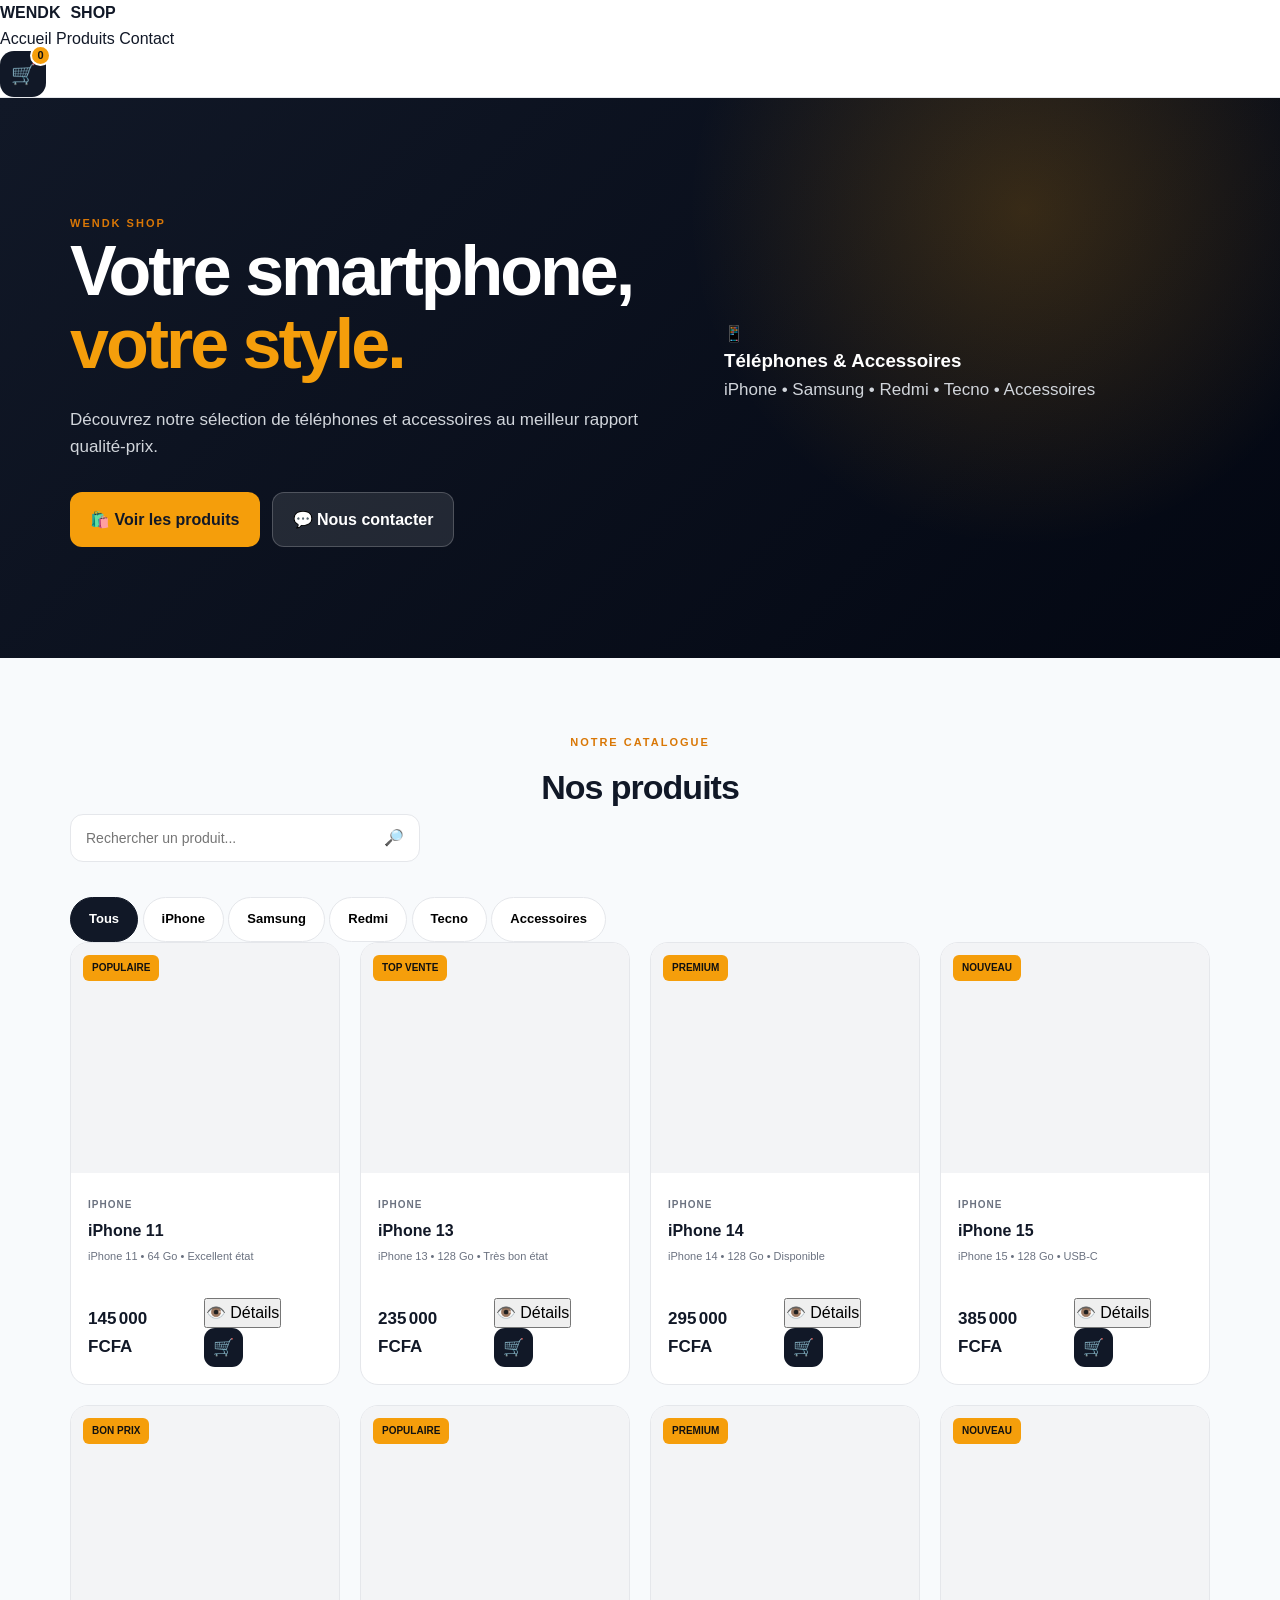
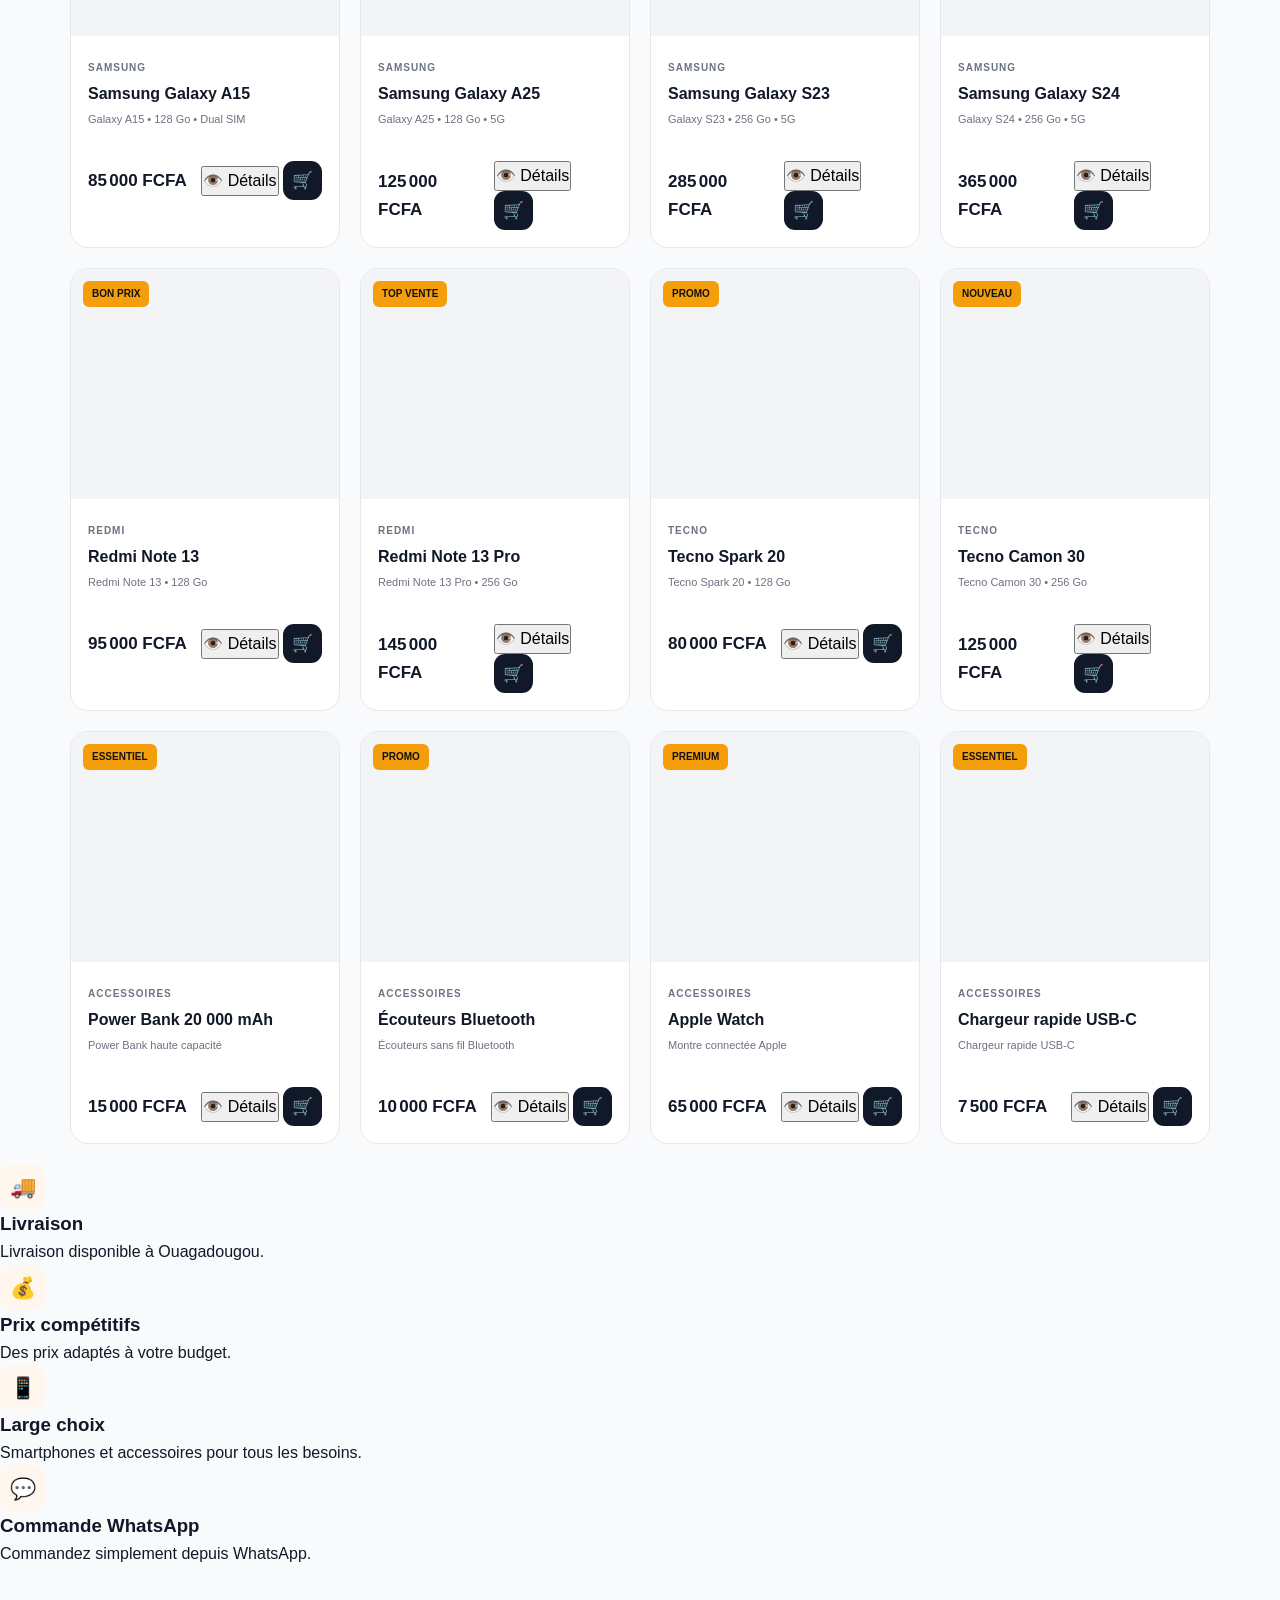
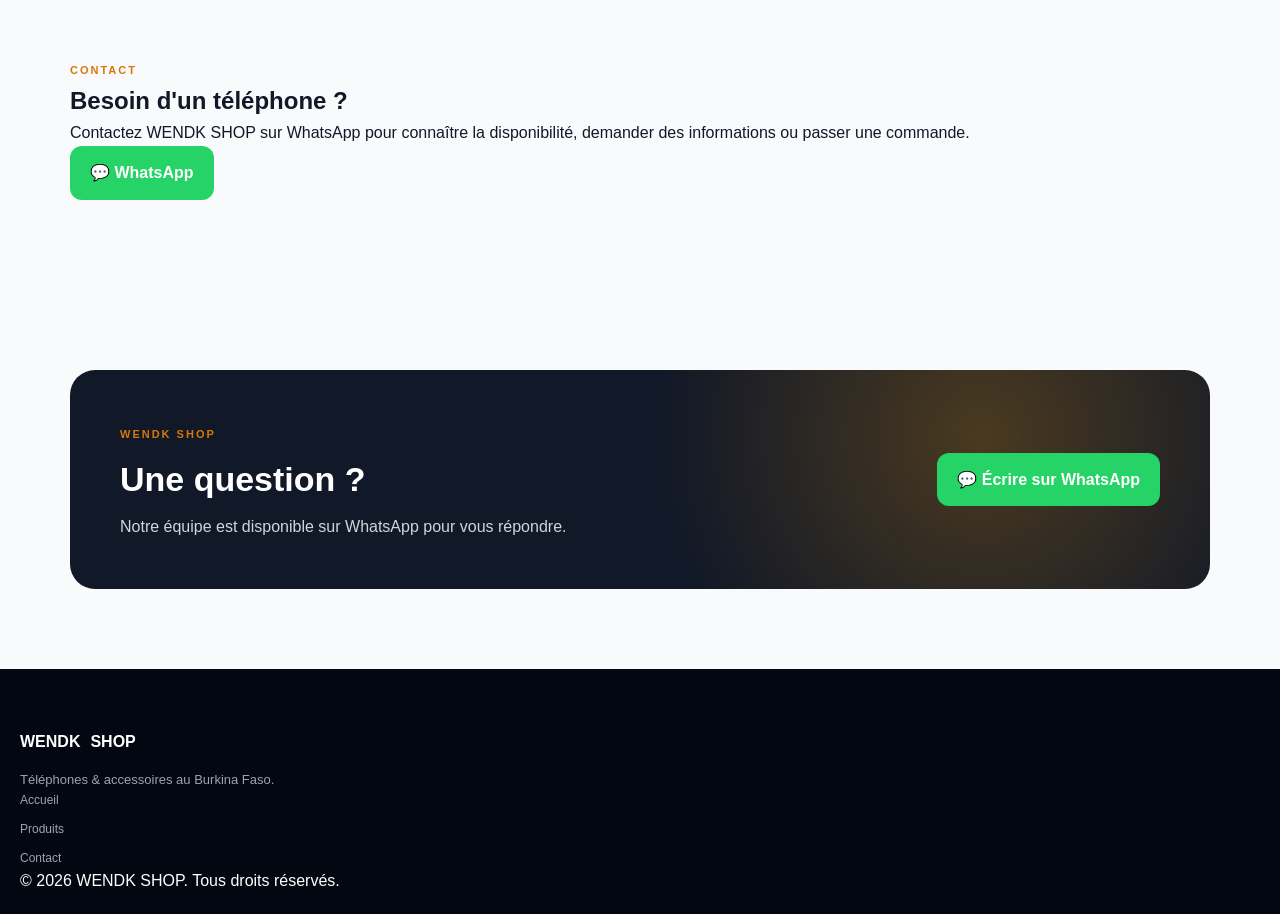
==== commit 16bded53: "Add cart drawer and related components to index.html" ====
--- a/index.html
+++ b/index.html
@@ -389,3 +389,318 @@
             </div>
 
                 </section>
+        
+        <!-- =================================================
+             PANIER
+             ================================================= -->
+
+        <aside
+            id="cartDrawer"
+            class="cart-drawer"
+            aria-label="Panier"
+        >
+
+            <!-- EN-TÊTE DU PANIER -->
+
+            <div class="cart-header">
+
+                <div>
+
+                    <span class="section-label">
+                        WENDK SHOP
+                    </span>
+
+                    <h2>
+                        🛒 Mon panier
+                    </h2>
+
+                </div>
+
+
+                <button
+                    type="button"
+                    id="closeCartBtn"
+                    class="cart-close"
+                    aria-label="Fermer le panier"
+                >
+                    ×
+                </button>
+
+            </div>
+
+
+
+            <!-- CONTENU DU PANIER -->
+
+            <div
+                id="cartItems"
+                class="cart-items"
+            ></div>
+
+
+
+            <!-- PANIER VIDE -->
+
+            <div
+                id="emptyCart"
+                class="empty-cart"
+            >
+
+                <div class="empty-cart-icon">
+                    🛒
+                </div>
+
+                <h3>
+                    Votre panier est vide
+                </h3>
+
+                <p>
+                    Ajoutez des produits pour
+                    commencer votre commande.
+                </p>
+
+
+                <button
+                    type="button"
+                    id="continueShopping"
+                    class="btn btn-primary"
+                >
+                    Continuer mes achats
+                </button>
+
+            </div>
+
+
+
+            <!-- PIED DU PANIER -->
+
+            <div
+                id="cartFooter"
+                class="cart-footer hidden"
+            >
+
+                <div class="cart-total-row">
+
+                    <span>
+                        Total
+                    </span>
+
+                    <strong id="cartTotal">
+                        0 FCFA
+                    </strong>
+
+                </div>
+
+
+                <button
+                    type="button"
+                    id="checkoutBtn"
+                    class="btn btn-whatsapp checkout-btn"
+                >
+                    💬 Passer la commande
+                </button>
+
+
+                <button
+                    type="button"
+                    id="clearCartBtn"
+                    class="clear-cart-btn"
+                >
+                    🗑️ Vider le panier
+                </button>
+
+            </div>
+
+        </aside>
+
+
+
+        <!-- =================================================
+             OVERLAY DU PANIER
+             ================================================= -->
+
+        <div
+            id="cartOverlay"
+            class="cart-overlay"
+        ></div>
+
+
+
+        <!-- =================================================
+             SECTION CONTACT
+             ================================================= -->
+
+        <section
+            id="contact"
+            class="contact-section"
+        >
+
+            <div class="container contact-content">
+
+                <div class="contact-text">
+
+                    <span class="section-label">
+                        CONTACT
+                    </span>
+
+                    <h2>
+                        Besoin d'un téléphone ?
+                    </h2>
+
+                    <p>
+                        Contactez WENDK SHOP sur WhatsApp
+                        pour connaître la disponibilité,
+                        demander des informations ou
+                        passer une commande.
+                    </p>
+
+                </div>
+
+
+                <div class="contact-actions">
+
+                    <a
+                        href="#"
+                        id="contactWhatsapp"
+                        class="btn btn-whatsapp"
+                        target="_blank"
+                        rel="noopener"
+                    >
+                        💬 WhatsApp
+                    </a>
+
+                </div>
+
+            </div>
+
+        </section>
+
+
+
+        <!-- =================================================
+             PROMOTION WHATSAPP
+             ================================================= -->
+
+        <section class="promo-section">
+
+            <div class="container promo-content">
+
+                <div>
+
+                    <span class="section-label">
+                        WENDK SHOP
+                    </span>
+
+                    <h2>
+                        Une question ?
+                    </h2>
+
+                    <p>
+                        Notre équipe est disponible
+                        sur WhatsApp pour vous répondre.
+                    </p>
+
+                </div>
+
+
+                <a
+                    href="#"
+                    id="promoWhatsapp"
+                    class="btn btn-whatsapp"
+                    target="_blank"
+                    rel="noopener"
+                >
+                    💬 Écrire sur WhatsApp
+                </a>
+
+            </div>
+
+        </section>
+
+    </main>
+
+
+
+    <!-- =====================================================
+         FOOTER
+         ===================================================== -->
+
+    <footer class="footer">
+
+        <div class="container footer-content">
+
+            <div class="footer-brand">
+
+                <a
+                    href="#"
+                    class="logo"
+                >
+                    WENDK <span>SHOP</span>
+                </a>
+
+                <p>
+                    Téléphones & accessoires
+                    au Burkina Faso.
+                </p>
+
+            </div>
+
+
+            <div class="footer-links">
+
+                <a href="#accueil">
+                    Accueil
+                </a>
+
+                <a href="#produits">
+                    Produits
+                </a>
+
+                <a href="#contact">
+                    Contact
+                </a>
+
+            </div>
+
+
+            <div class="footer-copy">
+
+                ©
+                <span id="currentYear">
+                    2026
+                </span>
+
+                WENDK SHOP.
+                Tous droits réservés.
+
+            </div>
+
+        </div>
+
+    </footer>
+
+
+
+    <!-- =====================================================
+         TOAST
+         ===================================================== -->
+
+    <div
+        id="toast"
+        class="toast"
+        role="status"
+        aria-live="polite"
+    ></div>
+
+
+
+    <!-- =====================================================
+         JAVASCRIPT
+         ===================================================== -->
+
+    <script src="script.js"></script>
+
+</body>
+
+    </html>
+    
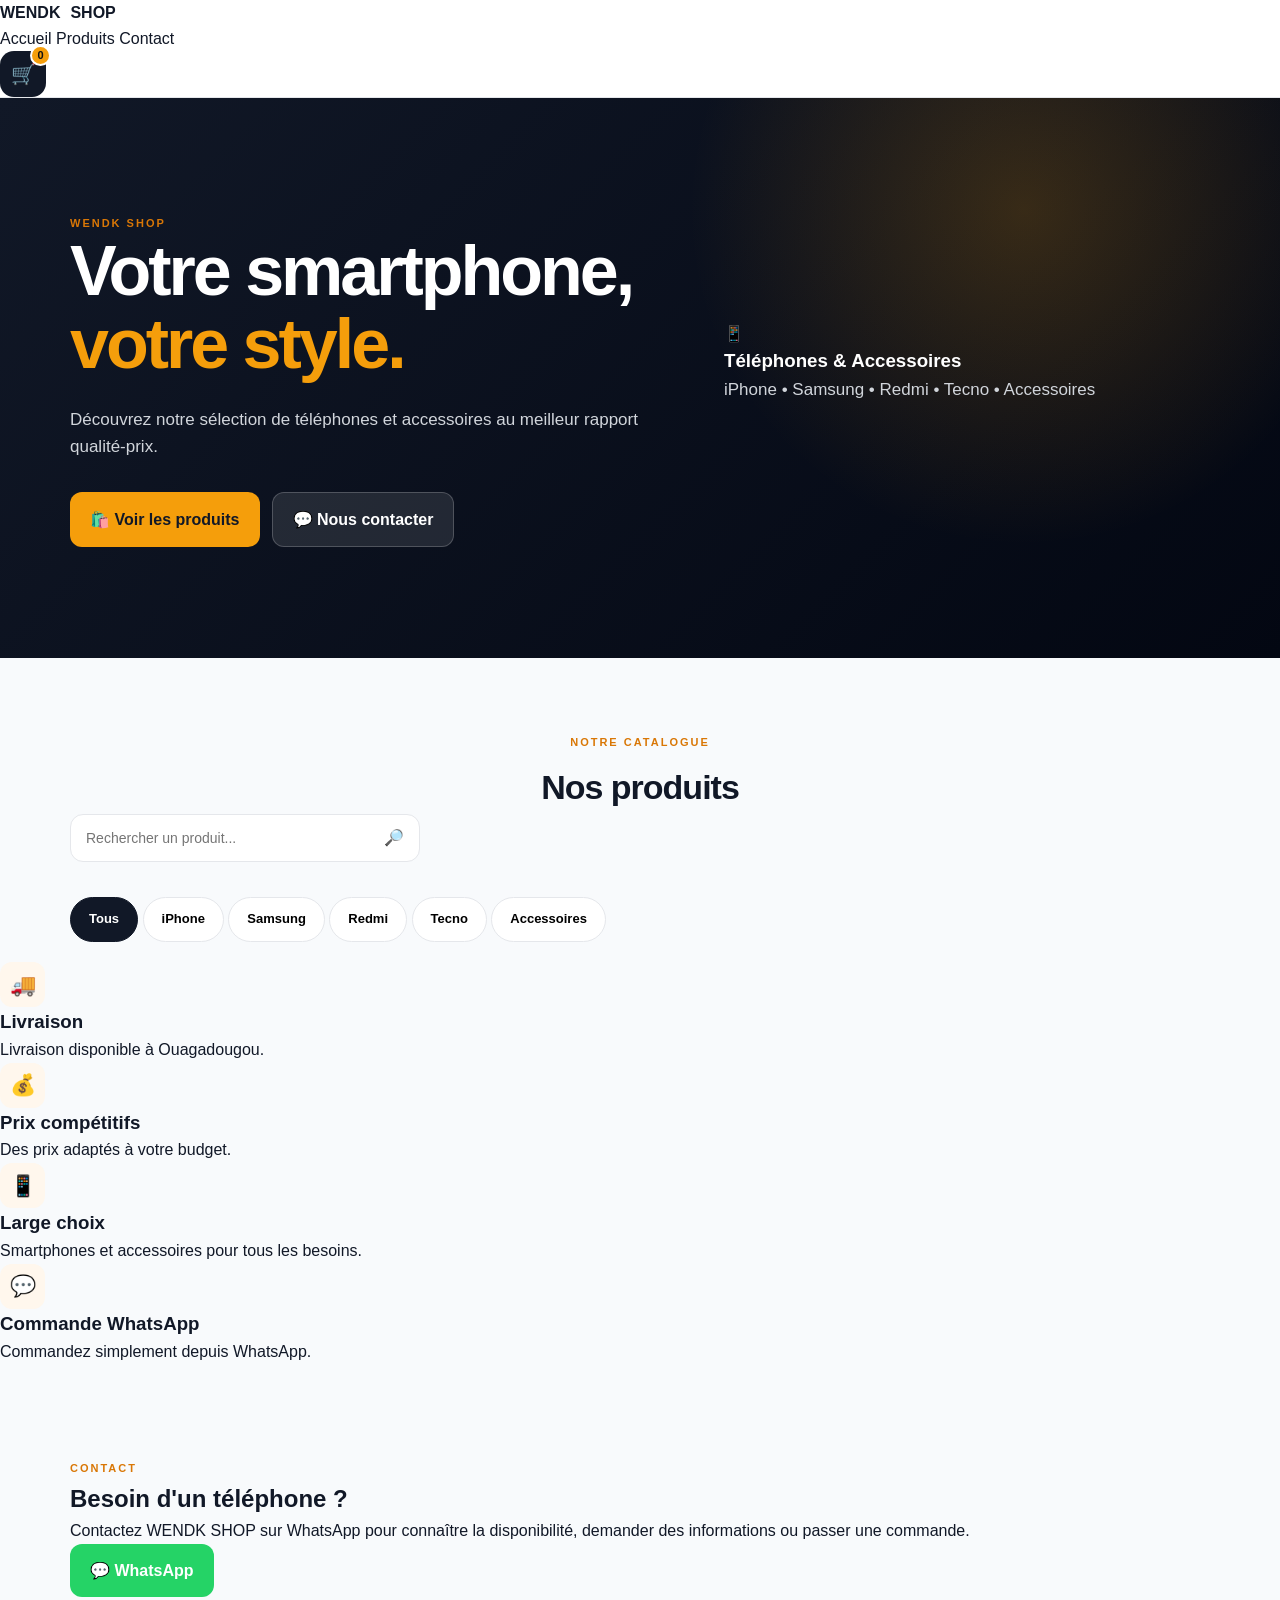
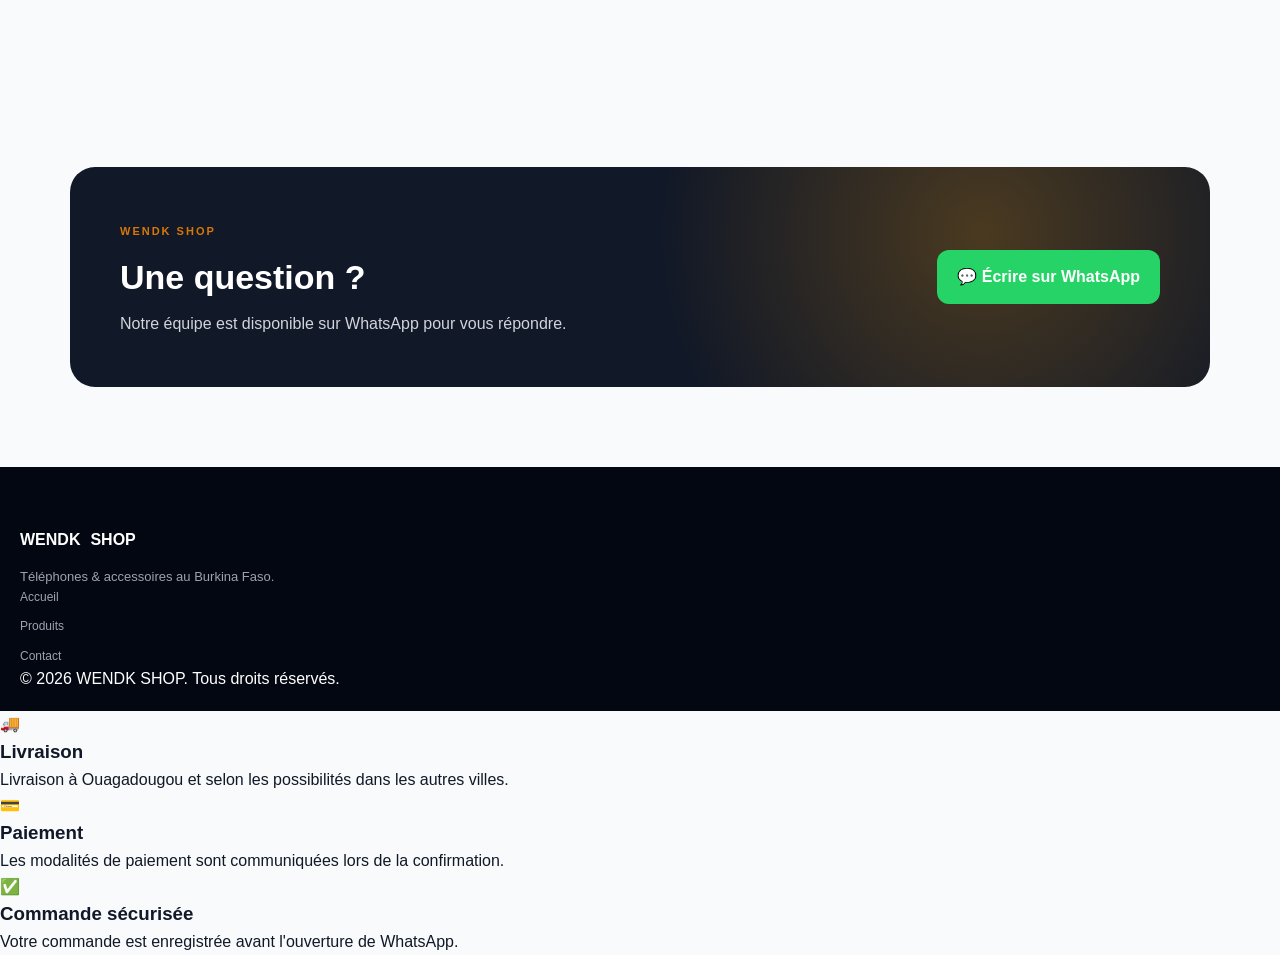
==== commit 280f98f5: "Implement product details modal in index.html Added product details modal with image, description, a" ====
--- a/index.html
+++ b/index.html
@@ -691,16 +691,193 @@
         role="status"
         aria-live="polite"
     ></div>
-
-
-
-    <!-- =====================================================
-         JAVASCRIPT
-         ===================================================== -->
-
-    <script src="script.js"></script>
-
-</body>
-
-    </html>
-    
+        <!-- =================================================
+             MODALE DÉTAILS PRODUIT
+             ================================================= -->
+
+        <div
+            id="productDetailsModal"
+            class="product-details-container hidden"
+        >
+
+            <div
+                id="productDetailsOverlay"
+                class="product-details-overlay"
+            >
+
+                <div
+                    class="product-details-modal"
+                    role="dialog"
+                    aria-modal="true"
+                    aria-labelledby="detailsProductName"
+                >
+
+                    <button
+                        type="button"
+                        id="closeProductDetails"
+                        class="product-details-close"
+                        aria-label="Fermer"
+                    >
+                        ×
+                    </button>
+
+
+                    <div class="details-image-container">
+
+                        <img
+                            id="detailsProductImage"
+                            class="details-image"
+                            src=""
+                            alt="Produit"
+                        >
+
+                    </div>
+
+
+                    <div class="details-content">
+
+                        <span
+                            id="detailsProductCategory"
+                            class="product-category"
+                        >
+                            Produit
+                        </span>
+
+
+                        <h2 id="detailsProductName">
+                            Produit
+                        </h2>
+
+
+                        <p id="detailsProductDescription">
+                            Description du produit.
+                        </p>
+
+
+                        <div
+                            id="detailsProductPrice"
+                            class="details-price"
+                        >
+                            0 FCFA
+                        </div>
+
+
+                        <h3>
+                            📋 Fiche technique
+                        </h3>
+
+
+                        <div
+                            id="detailsProductSpecs"
+                            class="specs-list"
+                        >
+                        </div>
+
+
+                        <button
+                            type="button"
+                            id="detailsAddCart"
+                            class="btn btn-whatsapp"
+                        >
+                            🛒 Ajouter au panier
+                        </button>
+
+                    </div>
+
+                </div>
+
+            </div>
+
+        </div>
+
+
+
+        <!-- =================================================
+             INFORMATIONS DE LIVRAISON
+             ================================================= -->
+
+        <section class="info-section">
+
+            <div class="container">
+
+                <div class="info-grid">
+
+                    <div class="info-card">
+
+                        <div class="info-icon">
+                            🚚
+                        </div>
+
+                        <div>
+
+                            <h3>
+                                Livraison
+                            </h3>
+
+                            <p>
+                                Livraison à Ouagadougou
+                                et selon les possibilités
+                                dans les autres villes.
+                            </p>
+
+                        </div>
+
+                    </div>
+
+
+                    <div class="info-card">
+
+                        <div class="info-icon">
+                            💳
+                        </div>
+
+                        <div>
+
+                            <h3>
+                                Paiement
+                            </h3>
+
+                            <p>
+                                Les modalités de paiement
+                                sont communiquées lors
+                                de la confirmation.
+                            </p>
+
+                        </div>
+
+                    </div>
+
+
+                    <div class="info-card">
+
+                        <div class="info-icon">
+                            ✅
+                        </div>
+
+                        <div>
+
+                            <h3>
+                                Commande sécurisée
+                            </h3>
+
+                            <p>
+                                Votre commande est
+                                enregistrée avant
+                                l'ouverture de WhatsApp.
+                            </p>
+
+                        </div>
+
+                    </div>
+
+                </div>
+
+            </div>
+
+        </section>
+
+
+
+        <!-- =================================================
+             FIN DU CONTENU PRINCIPAL
+             ================================================= -->
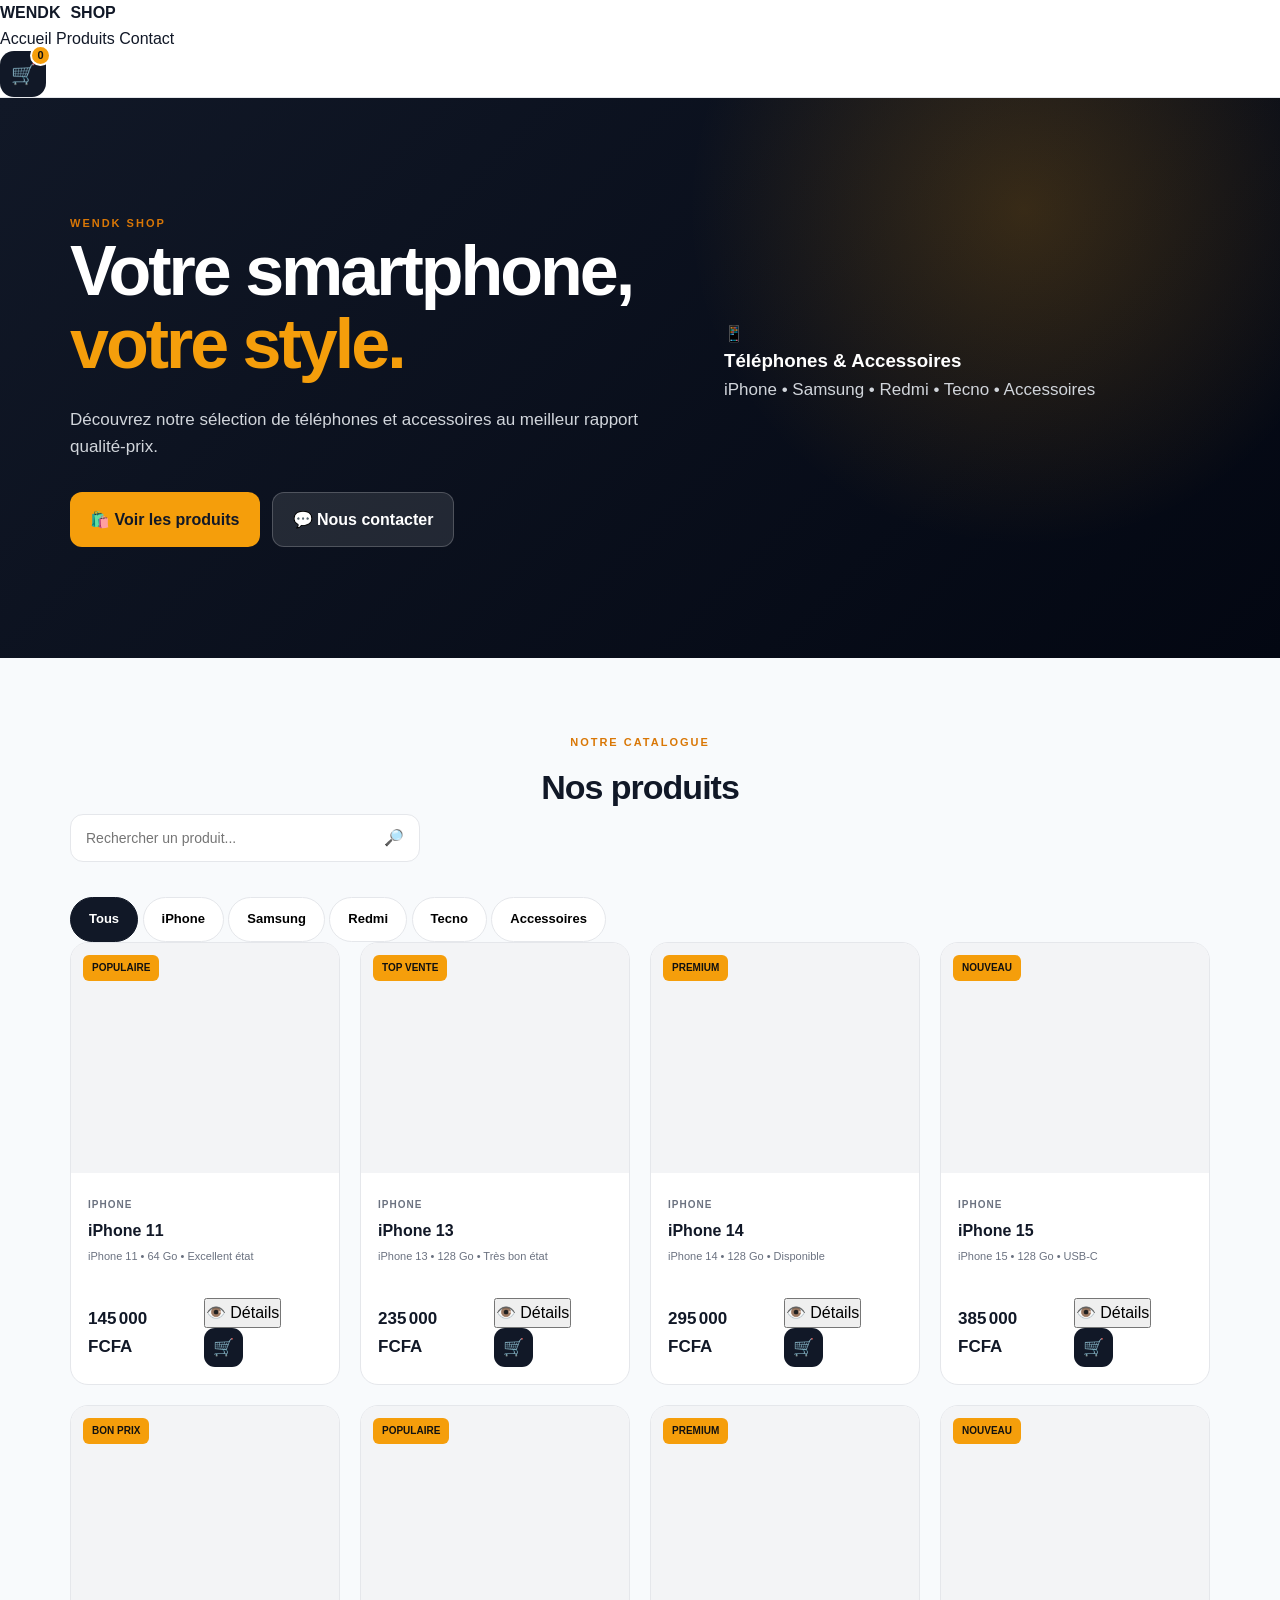
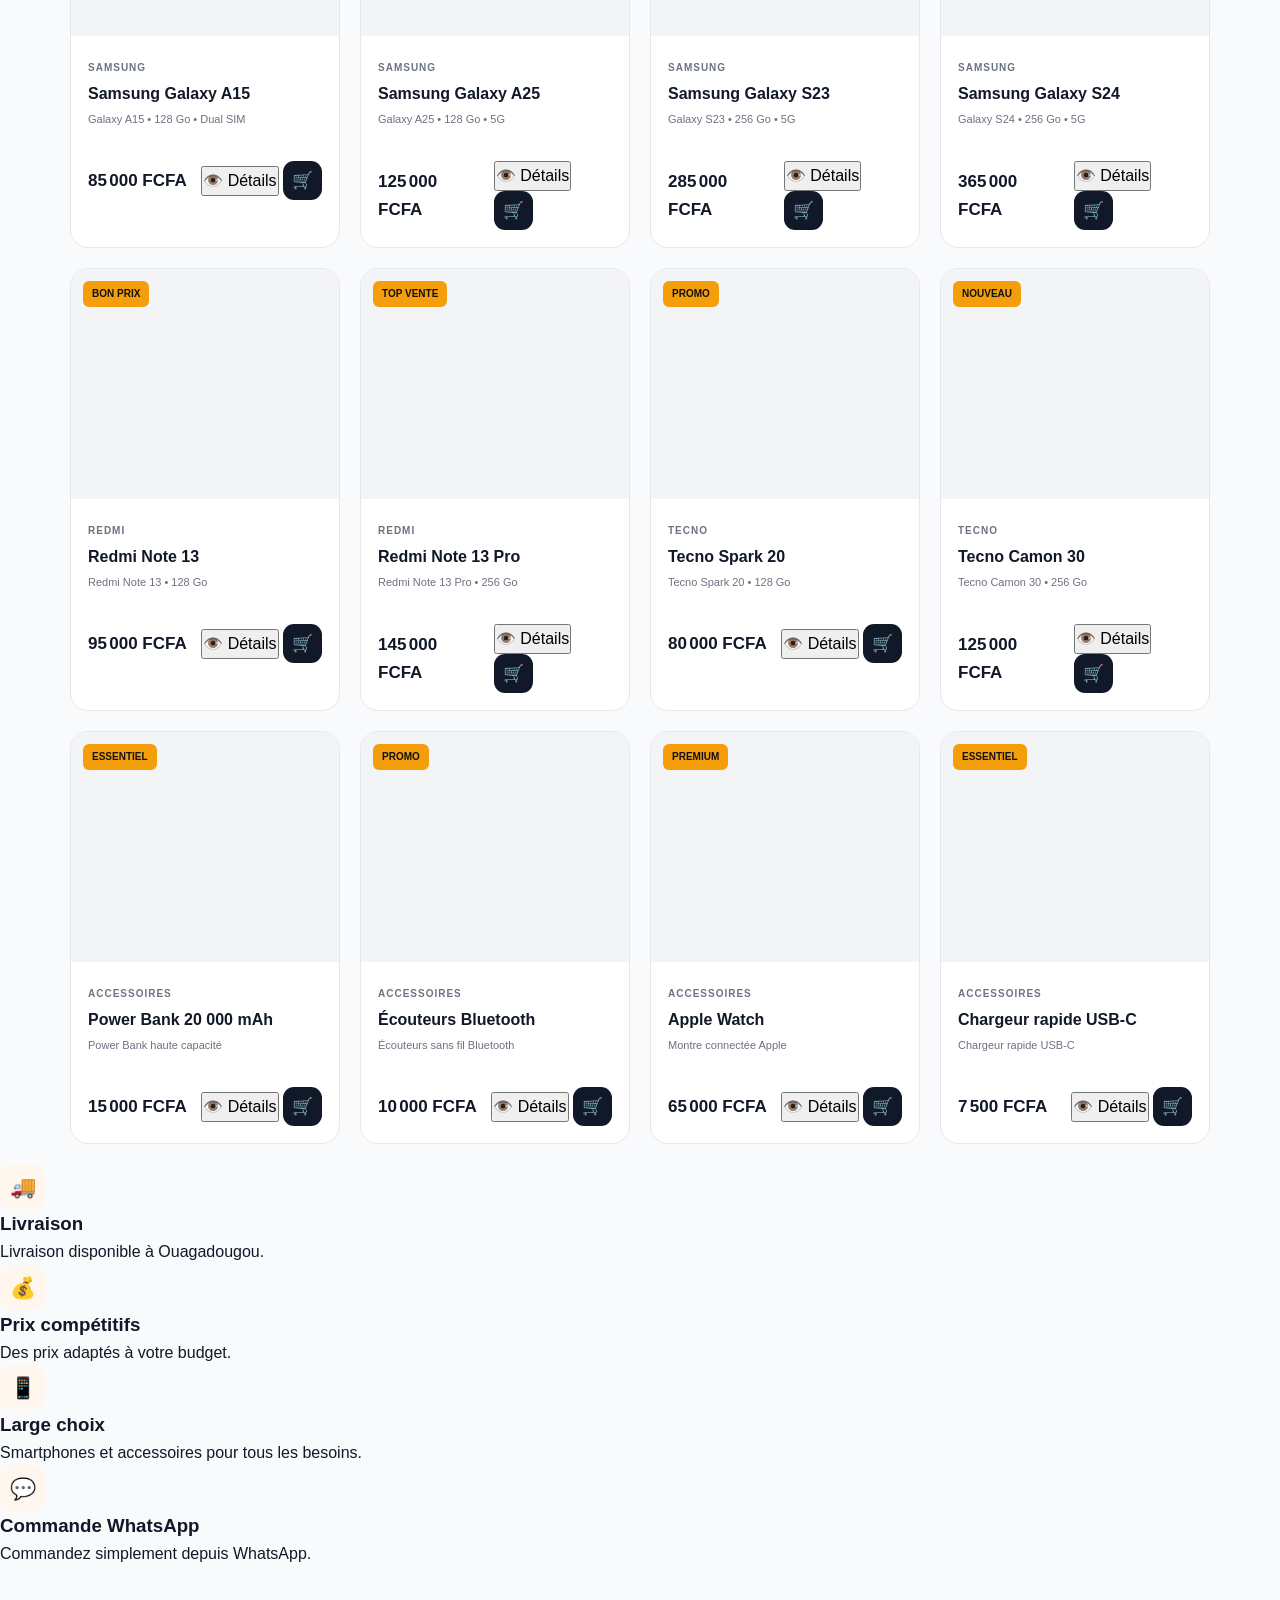
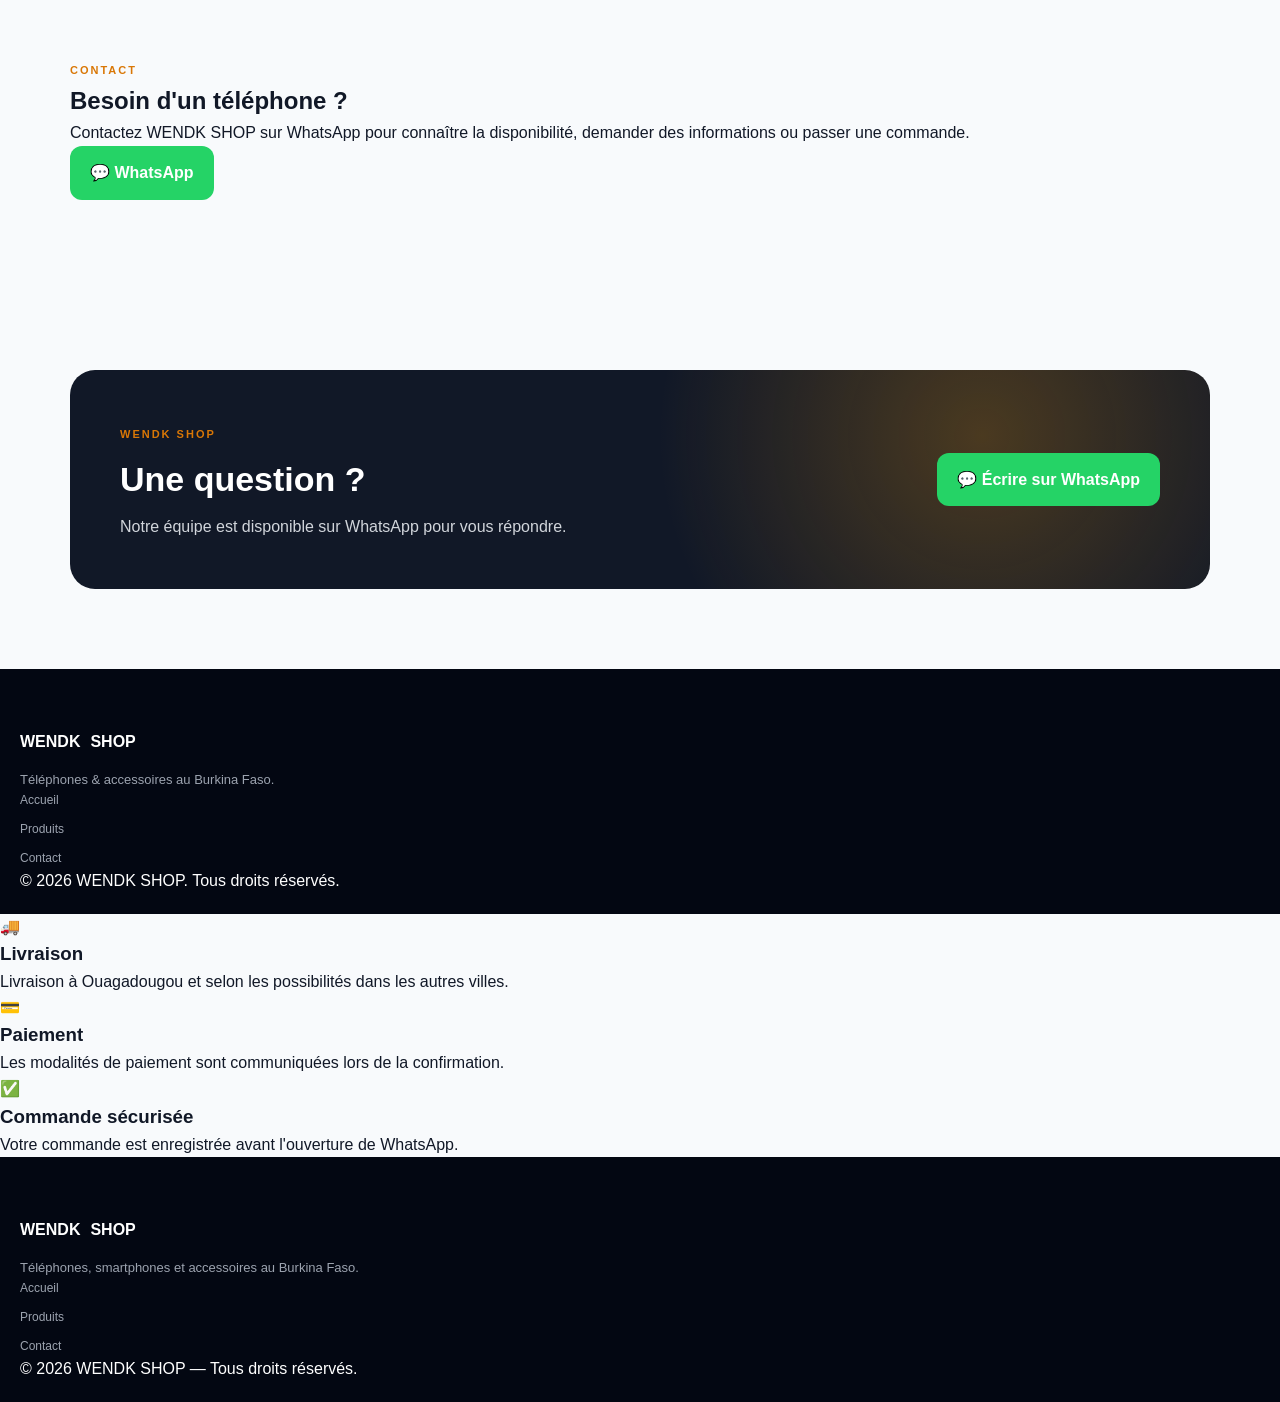
==== commit dfa542a5: "Add footer section to index.html" ====
--- a/index.html
+++ b/index.html
@@ -881,3 +881,83 @@
         <!-- =================================================
              FIN DU CONTENU PRINCIPAL
              ================================================= -->
+            <!-- =================================================
+             FOOTER
+             ================================================= -->
+
+        <footer class="footer">
+
+            <div class="container footer-content">
+
+                <div class="footer-brand">
+
+                    <a
+                        href="#accueil"
+                        class="logo"
+                    >
+                        WENDK <span>SHOP</span>
+                    </a>
+
+                    <p>
+                        Téléphones, smartphones et
+                        accessoires au Burkina Faso.
+                    </p>
+
+                </div>
+
+
+                <div class="footer-links">
+
+                    <a href="#accueil">
+                        Accueil
+                    </a>
+
+                    <a href="#produits">
+                        Produits
+                    </a>
+
+                    <a href="#contact">
+                        Contact
+                    </a>
+
+                </div>
+
+
+                <div class="footer-copy">
+
+                    ©
+                    <span id="currentYear">
+                        2026
+                    </span>
+
+                    WENDK SHOP —
+                    Tous droits réservés.
+
+                </div>
+
+            </div>
+
+        </footer>
+
+
+        <!-- =================================================
+             MESSAGE TOAST
+             ================================================= -->
+
+        <div
+            id="toast"
+            class="toast"
+            role="status"
+            aria-live="polite"
+        ></div>
+
+
+        <!-- =================================================
+             SCRIPT JAVASCRIPT
+             ================================================= -->
+
+        <script src="script.js"></script>
+
+    </body>
+
+    </html>
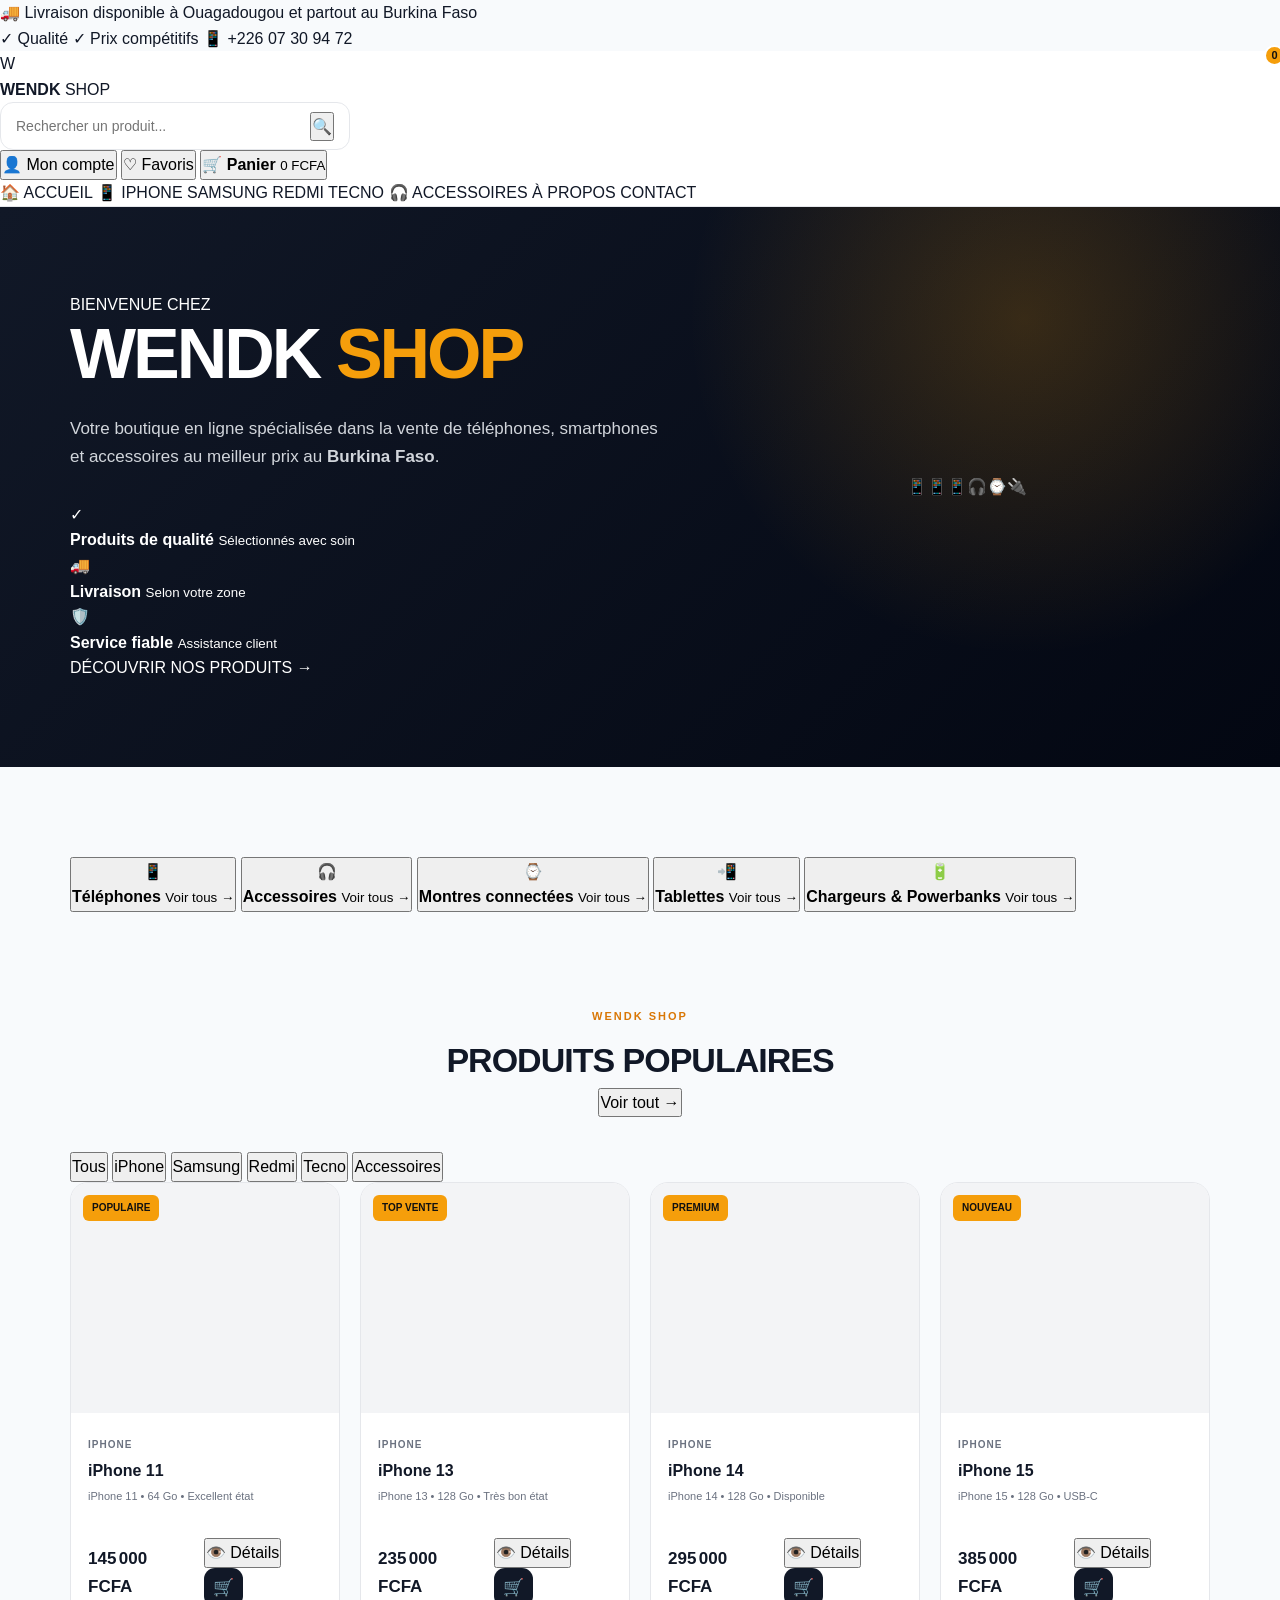
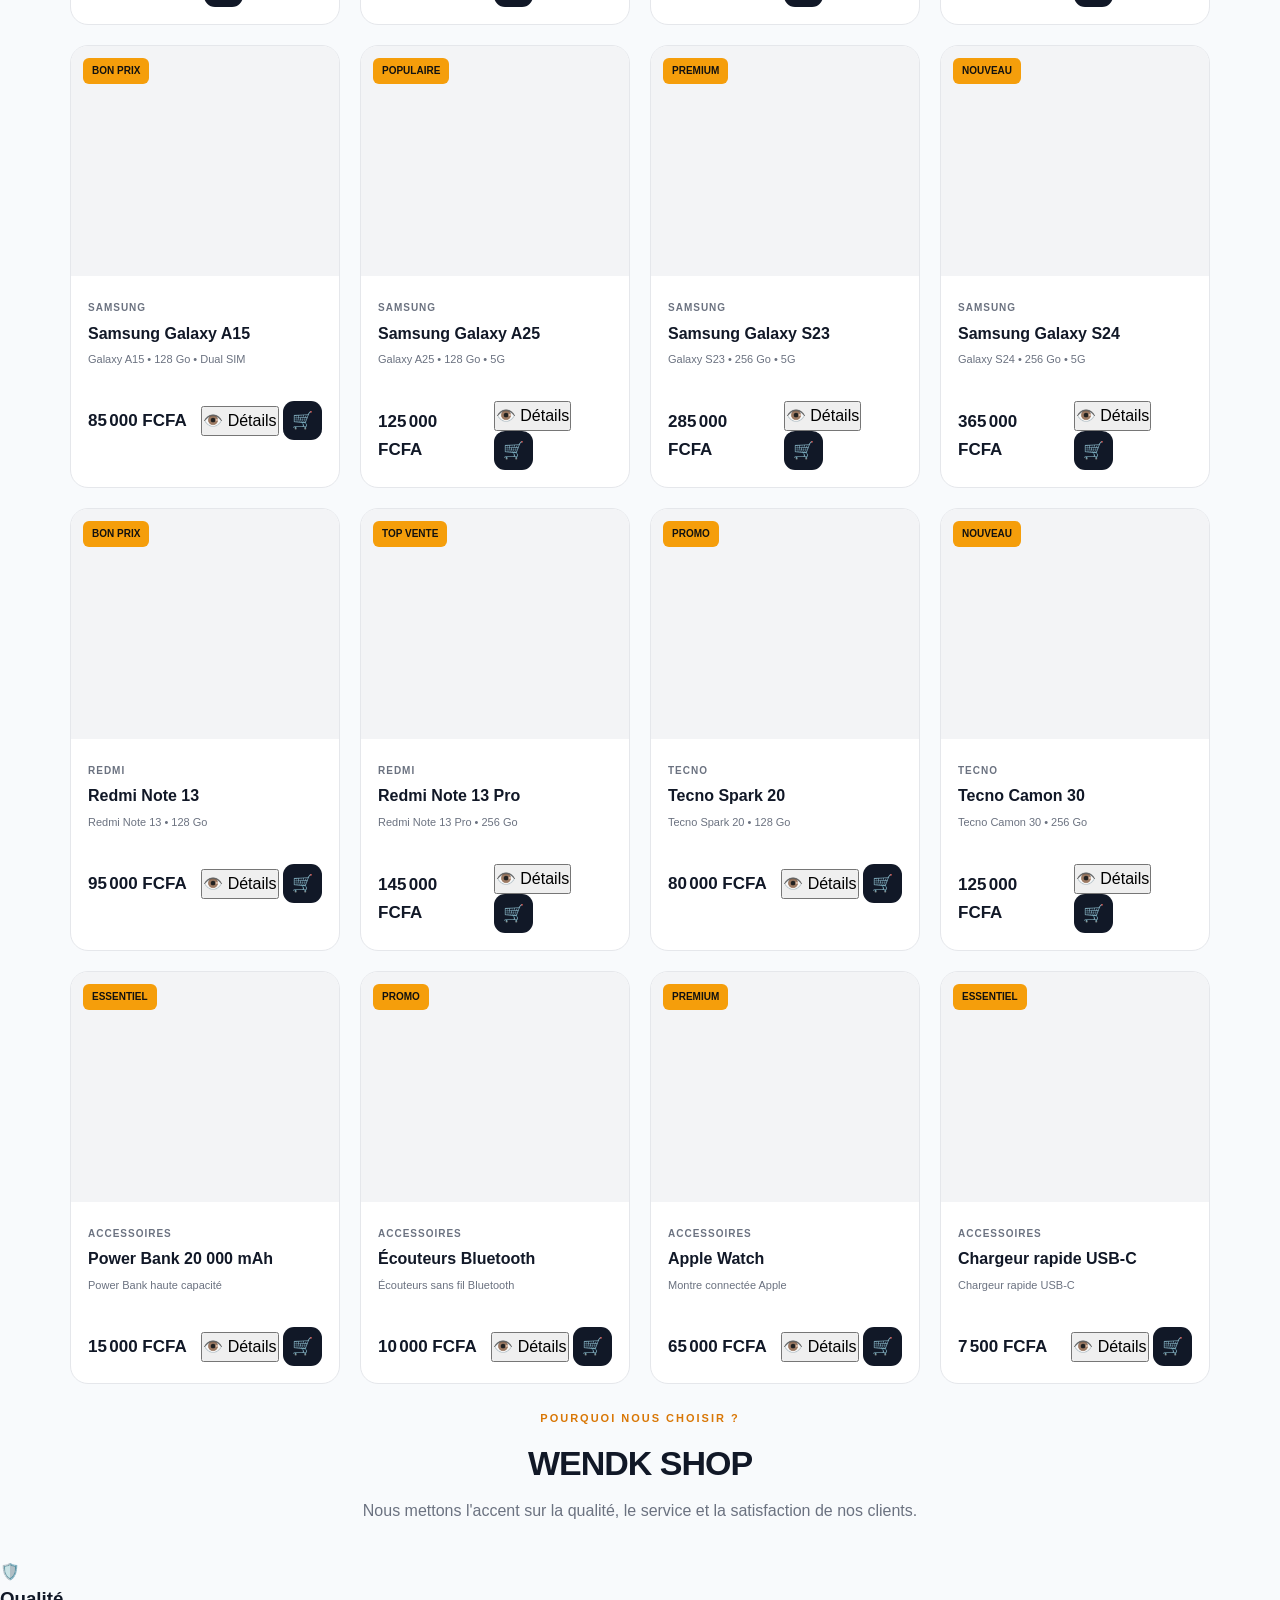
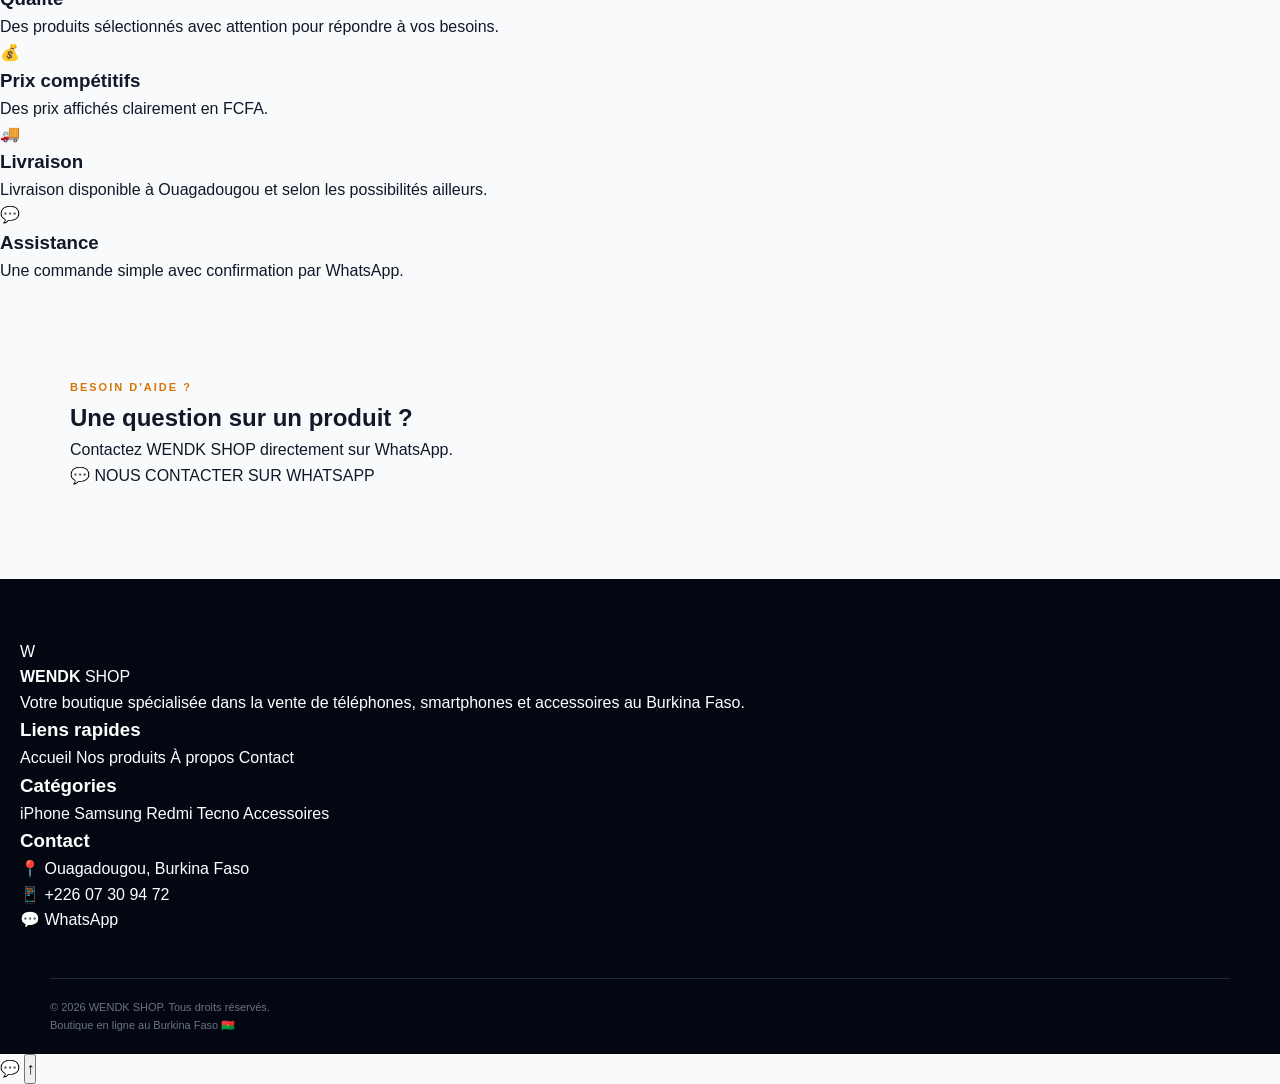
==== commit c6b9fdbb: "Change greeting from 'Hello' to 'Goodbye'" ====
--- a/index.html
+++ b/index.html
@@ -1,8 +1,6 @@
 <!DOCTYPE html>
 <html lang="fr">
-
 <head>
-
     <meta charset="UTF-8">
 
     <meta
@@ -15,949 +13,1434 @@
         content="WENDK SHOP - Téléphones, smartphones et accessoires au Burkina Faso."
     >
 
+    <meta
+        name="theme-color"
+        content="#111111"
+    >
+
     <title>WENDK SHOP | Téléphones & Accessoires</title>
 
     <link
         rel="stylesheet"
         href="style.css"
     >
-
 </head>
 
-
 <body>
 
-    <!-- =====================================================
-         HEADER
-         ===================================================== -->
-
-    <header class="header">
-
-        <div class="container header-content">
-
-            <a
-                href="#"
-                class="logo"
-            >
-                WENDK <span>SHOP</span>
-            </a>
-
-
-            <nav class="main-nav">
-
-                <a href="#accueil">
-                    Accueil
-                </a>
-
-                <a href="#produits">
-                    Produits
-                </a>
-
-                <a href="#contact">
-                    Contact
-                </a>
-
-            </nav>
-
-
-            <button
-                type="button"
+<!-- =====================================================
+     TOP BAR
+     ===================================================== -->
+
+<div class="top-bar">
+
+    <div class="container top-bar-content">
+
+        <div>
+            🚚 Livraison disponible à Ouagadougou
+            et partout au Burkina Faso
+        </div>
+
+        <div class="top-right">
+            <span>✓ Qualité</span>
+            <span>✓ Prix compétitifs</span>
+            <span>📱 +226 07 30 94 72</span>
+        </div>
+
+    </div>
+
+</div>
+
+
+<!-- =====================================================
+     HEADER
+     ===================================================== -->
+
+<header class="header">
+
+    <div class="container header-main">
+
+        <!-- LOGO -->
+
+        <a
+            href="#accueil"
+            class="brand"
+            aria-label="WENDK SHOP"
+        >
+
+            <div class="brand-icon">
+                W
+            </div>
+
+            <div class="brand-text">
+
+                <strong>
+                    WENDK
+                </strong>
+
+                <span>
+                    SHOP
+                </span>
+
+            </div>
+
+        </a>
+
+
+        <!-- RECHERCHE -->
+
+        <div class="search-box">
+
+            <input
+                type="search"
+                id="searchInput"
+                placeholder="Rechercher un produit..."
+                autocomplete="off"
+            >
+
+            <button
+                type="button"
+                id="searchBtn"
+                aria-label="Rechercher"
+            >
+                🔍
+            </button>
+
+        </div>
+
+
+        <!-- ACTIONS -->
+
+        <div class="header-actions">
+
+            <button
+                type="button"
+                class="header-action"
+                id="accountBtn"
+            >
+
+                <span class="action-icon">
+                    👤
+                </span>
+
+                <span>
+                    Mon compte
+                </span>
+
+            </button>
+
+
+            <button
+                type="button"
+                class="header-action"
+                id="favoritesBtn"
+            >
+
+                <span class="action-icon">
+                    ♡
+                </span>
+
+                <span>
+                    Favoris
+                </span>
+
+            </button>
+
+
+            <button
+                type="button"
+                class="header-action cart-action"
                 id="openCartBtn"
-                class="cart-button"
-                aria-label="Ouvrir le panier"
-            >
-
-                🛒
-
-                <span id="cartCount">
-                    0
+            >
+
+                <span class="cart-icon-wrapper">
+
+                    🛒
+
+                    <span
+                        id="cartCount"
+                        class="cart-count"
+                    >
+                        0
+                    </span>
+
                 </span>
 
-            </button>
-
-        </div>
-
-    </header>
-
-
-
-    <!-- =====================================================
-         HERO
-         ===================================================== -->
-
-    <main>
-
-        <section
-            id="accueil"
-            class="hero"
-        >
-
-            <div class="container hero-content">
-
-                <div class="hero-text">
-
-                    <span class="section-label">
-                        WENDK SHOP
+                <span class="cart-label">
+
+                    <strong>
+                        Panier
+                    </strong>
+
+                    <small id="headerCartTotal">
+                        0 FCFA
+                    </small>
+
+                </span>
+
+            </button>
+
+        </div>
+
+    </div>
+
+
+    <!-- =================================================
+         NAVIGATION
+         ================================================= -->
+
+    <nav class="main-nav">
+
+        <div class="container nav-content">
+
+            <a
+                href="#accueil"
+                class="nav-link active"
+            >
+                🏠 ACCUEIL
+            </a>
+
+            <a
+                href="#produits"
+                class="nav-link"
+                data-category="iphone"
+            >
+                📱 IPHONE
+            </a>
+
+            <a
+                href="#produits"
+                class="nav-link"
+                data-category="samsung"
+            >
+                SAMSUNG
+            </a>
+
+            <a
+                href="#produits"
+                class="nav-link"
+                data-category="redmi"
+            >
+                REDMI
+            </a>
+
+            <a
+                href="#produits"
+                class="nav-link"
+                data-category="tecno"
+            >
+                TECNO
+            </a>
+
+            <a
+                href="#produits"
+                class="nav-link"
+                data-category="accessoires"
+            >
+                🎧 ACCESSOIRES
+            </a>
+
+            <a
+                href="#a-propos"
+                class="nav-link"
+            >
+                À PROPOS
+            </a>
+
+            <a
+                href="#contact"
+                class="nav-link"
+            >
+                CONTACT
+            </a>
+
+        </div>
+
+    </nav>
+
+</header>
+
+
+<!-- =====================================================
+     CONTENU PRINCIPAL
+     ===================================================== -->
+
+<main>
+
+
+<!-- =====================================================
+     HERO
+     ===================================================== -->
+
+<section
+    id="accueil"
+    class="hero"
+>
+
+    <div class="container hero-content">
+
+        <div class="hero-text">
+
+            <span class="eyebrow">
+                BIENVENUE CHEZ
+            </span>
+
+            <h1>
+                WENDK
+                <span>
+                    SHOP
+                </span>
+            </h1>
+
+            <p class="hero-description">
+                Votre boutique en ligne spécialisée
+                dans la vente de téléphones,
+                smartphones et accessoires
+                au meilleur prix au
+                <strong>Burkina Faso</strong>.
+            </p>
+
+
+            <div class="hero-benefits">
+
+                <div class="benefit">
+
+                    <span>
+                        ✓
                     </span>
 
-                    <h1>
-                        Votre smartphone,
-                        <span>votre style.</span>
-                    </h1>
-
-                    <p>
-                        Découvrez notre sélection de
-                        téléphones et accessoires au
-                        meilleur rapport qualité-prix.
-                    </p>
-
-
-                    <div class="hero-buttons">
-
-                        <a
-                            href="#produits"
-                            class="btn btn-primary"
-                        >
-                            🛍️ Voir les produits
-                        </a>
-
-
-                        <a
-                            href="#contact"
-                            class="btn btn-secondary"
-                        >
-                            💬 Nous contacter
-                        </a>
+                    <div>
+
+                        <strong>
+                            Produits de qualité
+                        </strong>
+
+                        <small>
+                            Sélectionnés avec soin
+                        </small>
 
                     </div>
 
                 </div>
 
 
-                <div class="hero-card">
-
-                    <div class="hero-card-icon">
-                        📱
+                <div class="benefit">
+
+                    <span>
+                        🚚
+                    </span>
+
+                    <div>
+
+                        <strong>
+                            Livraison
+                        </strong>
+
+                        <small>
+                            Selon votre zone
+                        </small>
+
                     </div>
 
-                    <h3>
-                        Téléphones & Accessoires
-                    </h3>
-
-                    <p>
-                        iPhone • Samsung • Redmi
-                        • Tecno • Accessoires
-                    </p>
-
                 </div>
 
-            </div>
-
-        </section>
-
-
-
-        <!-- =================================================
-             PRODUITS
-             ================================================= -->
-
-        <section
-            id="produits"
-            class="products-section"
-        >
-
-            <div class="container">
-
-                <div class="section-header">
+
+                <div class="benefit">
+
+                    <span>
+                        🛡️
+                    </span>
 
                     <div>
 
-                        <span class="section-label">
-                            NOTRE CATALOGUE
-                        </span>
-
-                        <h2>
-                            Nos produits
-                        </h2>
+                        <strong>
+                            Service fiable
+                        </strong>
+
+                        <small>
+                            Assistance client
+                        </small>
 
                     </div>
 
-
-                    <div class="search-box">
-
-                        <input
-                            type="search"
-                            id="searchInput"
-                            placeholder="Rechercher un produit..."
-                            autocomplete="off"
-                        >
-
-                        <span>
-                            🔎
-                        </span>
-
-                    </div>
-
                 </div>
 
-
-
-                <!-- CATÉGORIES -->
-
-                <div class="categories">
-
-                    <button
-                        type="button"
-                        class="category-btn active"
-                        data-category="all"
-                    >
-                        Tous
-                    </button>
-
-
-                    <button
-                        type="button"
-                        class="category-btn"
-                        data-category="iphone"
-                    >
-                        iPhone
-                    </button>
-
-
-                    <button
-                        type="button"
-                        class="category-btn"
-                        data-category="samsung"
-                    >
-                        Samsung
-                    </button>
-
-
-                    <button
-                        type="button"
-                        class="category-btn"
-                        data-category="redmi"
-                    >
-                        Redmi
-                    </button>
-
-
-                    <button
-                        type="button"
-                        class="category-btn"
-                        data-category="tecno"
-                    >
-                        Tecno
-                    </button>
-
-
-                    <button
-                        type="button"
-                        class="category-btn"
-                        data-category="accessoires"
-                    >
-                        Accessoires
-                    </button>
-
+            </div>
+
+
+            <a
+                href="#produits"
+                class="hero-btn"
+            >
+                DÉCOUVRIR NOS PRODUITS
+
+                <span>
+                    →
+                </span>
+
+            </a>
+
+        </div>
+
+
+        <!-- VISUEL HERO -->
+
+        <div class="hero-visual">
+
+            <div class="device device-one">
+                📱
+            </div>
+
+            <div class="device device-two">
+                📱
+            </div>
+
+            <div class="device device-three">
+                📱
+            </div>
+
+            <div class="hero-accessory accessory-one">
+                🎧
+            </div>
+
+            <div class="hero-accessory accessory-two">
+                ⌚
+            </div>
+
+            <div class="hero-accessory accessory-three">
+                🔌
+            </div>
+
+        </div>
+
+    </div>
+
+</section>
+
+
+<!-- =====================================================
+     CATÉGORIES
+     ===================================================== -->
+
+<section class="categories-section">
+
+    <div class="container category-grid">
+
+
+        <button
+            type="button"
+            class="category-card"
+            data-category="all"
+        >
+
+            <div class="category-image">
+                📱
+            </div>
+
+            <div>
+
+                <strong>
+                    Téléphones
+                </strong>
+
+                <small>
+                    Voir tous →
+                </small>
+
+            </div>
+
+        </button>
+
+
+        <button
+            type="button"
+            class="category-card"
+            data-category="accessoires"
+        >
+
+            <div class="category-image">
+                🎧
+            </div>
+
+            <div>
+
+                <strong>
+                    Accessoires
+                </strong>
+
+                <small>
+                    Voir tous →
+                </small>
+
+            </div>
+
+        </button>
+
+
+        <button
+            type="button"
+            class="category-card"
+            data-category="accessoires"
+        >
+
+            <div class="category-image">
+                ⌚
+            </div>
+
+            <div>
+
+                <strong>
+                    Montres connectées
+                </strong>
+
+                <small>
+                    Voir tous →
+                </small>
+
+            </div>
+
+        </button>
+
+
+        <button
+            type="button"
+            class="category-card"
+            data-category="all"
+        >
+
+            <div class="category-image">
+                📲
+            </div>
+
+            <div>
+
+                <strong>
+                    Tablettes
+                </strong>
+
+                <small>
+                    Voir tous →
+                </small>
+
+            </div>
+
+        </button>
+
+
+        <button
+            type="button"
+            class="category-card"
+            data-category="accessoires"
+        >
+
+            <div class="category-image">
+                🔋
+            </div>
+
+            <div>
+
+                <strong>
+                    Chargeurs & Powerbanks
+                </strong>
+
+                <small>
+                    Voir tous →
+                </small>
+
+            </div>
+
+        </button>
+
+    </div>
+
+</section>
+
+
+<!-- =====================================================
+     PRODUITS
+     ===================================================== -->
+
+<section
+    id="produits"
+    class="products-section"
+>
+
+    <div class="container">
+
+        <div class="section-header">
+
+            <div>
+
+                <span class="section-label">
+                    WENDK SHOP
+                </span>
+
+                <h2>
+                    PRODUITS POPULAIRES
+                </h2>
+
+            </div>
+
+
+            <button
+                type="button"
+                id="showAllProducts"
+                class="view-all"
+            >
+                Voir tout →
+            </button>
+
+        </div>
+
+
+        <!-- FILTRES -->
+
+        <div class="filters">
+
+            <button
+                type="button"
+                class="filter-btn active"
+                data-category="all"
+            >
+                Tous
+            </button>
+
+            <button
+                type="button"
+                class="filter-btn"
+                data-category="iphone"
+            >
+                iPhone
+            </button>
+
+            <button
+                type="button"
+                class="filter-btn"
+                data-category="samsung"
+            >
+                Samsung
+            </button>
+
+            <button
+                type="button"
+                class="filter-btn"
+                data-category="redmi"
+            >
+                Redmi
+            </button>
+
+            <button
+                type="button"
+                class="filter-btn"
+                data-category="tecno"
+            >
+                Tecno
+            </button>
+
+            <button
+                type="button"
+                class="filter-btn"
+                data-category="accessoires"
+            >
+                Accessoires
+            </button>
+
+        </div>
+
+
+        <!-- GRILLE PRODUITS -->
+
+        <div
+            id="productsGrid"
+            class="products-grid"
+        >
+        </div>
+
+
+        <!-- AUCUN PRODUIT -->
+
+        <div
+            id="noProducts"
+            class="no-products hidden"
+        >
+
+            <div>
+                🔎
+            </div>
+
+            <h3>
+                Aucun produit trouvé
+            </h3>
+
+            <p>
+                Essayez une autre recherche ou catégorie.
+            </p>
+
+            <button
+                type="button"
+                id="resetFilters"
+            >
+                Réinitialiser
+            </button>
+
+        </div>
+
+    </div>
+
+                </section>
+       <!-- =====================================================
+     POURQUOI WENDK SHOP
+     ===================================================== -->
+
+<section
+    id="a-propos"
+    class="trust-section"
+>
+
+    <div class="container">
+
+        <div class="section-header centered">
+
+            <span class="section-label">
+                POURQUOI NOUS CHOISIR ?
+            </span>
+
+            <h2>
+                WENDK SHOP
+            </h2>
+
+            <p>
+                Nous mettons l'accent sur la qualité,
+                le service et la satisfaction de nos clients.
+            </p>
+
+        </div>
+
+
+        <div class="trust-grid">
+
+            <!-- QUALITÉ -->
+
+            <div class="trust-card">
+
+                <div class="trust-icon">
+                    🛡️
                 </div>
 
-
-
-                <!-- GRILLE PRODUITS -->
+                <h3>
+                    Qualité
+                </h3>
+
+                <p>
+                    Des produits sélectionnés avec
+                    attention pour répondre à vos besoins.
+                </p>
+
+            </div>
+
+
+            <!-- PRIX -->
+
+            <div class="trust-card">
+
+                <div class="trust-icon">
+                    💰
+                </div>
+
+                <h3>
+                    Prix compétitifs
+                </h3>
+
+                <p>
+                    Des prix affichés clairement
+                    en FCFA.
+                </p>
+
+            </div>
+
+
+            <!-- LIVRAISON -->
+
+            <div class="trust-card">
+
+                <div class="trust-icon">
+                    🚚
+                </div>
+
+                <h3>
+                    Livraison
+                </h3>
+
+                <p>
+                    Livraison disponible à Ouagadougou
+                    et selon les possibilités ailleurs.
+                </p>
+
+            </div>
+
+
+            <!-- ASSISTANCE -->
+
+            <div class="trust-card">
+
+                <div class="trust-icon">
+                    💬
+                </div>
+
+                <h3>
+                    Assistance
+                </h3>
+
+                <p>
+                    Une commande simple avec
+                    confirmation par WhatsApp.
+                </p>
+
+            </div>
+
+        </div>
+
+    </div>
+
+</section>
+
+
+<!-- =====================================================
+     CONTACT
+     ===================================================== -->
+
+<section
+    id="contact"
+    class="contact-section"
+>
+
+    <div class="container contact-box">
+
+        <div>
+
+            <span class="section-label">
+                BESOIN D'AIDE ?
+            </span>
+
+            <h2>
+                Une question sur un produit ?
+            </h2>
+
+            <p>
+                Contactez WENDK SHOP directement
+                sur WhatsApp.
+            </p>
+
+        </div>
+
+
+        <a
+            id="contactWhatsapp"
+            href="#"
+            class="whatsapp-btn"
+            target="_blank"
+            rel="noopener noreferrer"
+        >
+            💬 NOUS CONTACTER SUR WHATSAPP
+        </a>
+
+    </div>
+
+</section>
+
+
+</main>
+
+
+<!-- =====================================================
+     PANIER — OVERLAY
+     ===================================================== -->
+
+<div
+    id="cartOverlay"
+    class="cart-overlay"
+>
+</div>
+
+
+<!-- =====================================================
+     PANIER — DRAWER
+     ===================================================== -->
+
+<aside
+    id="cartDrawer"
+    class="cart-drawer"
+    aria-label="Panier"
+>
+
+    <!-- EN-TÊTE DU PANIER -->
+
+    <div class="cart-header">
+
+        <div>
+
+            <span class="section-label">
+                WENDK SHOP
+            </span>
+
+            <h2>
+                Mon panier
+            </h2>
+
+        </div>
+
+
+        <button
+            type="button"
+            id="closeCartBtn"
+            class="cart-close"
+            aria-label="Fermer le panier"
+        >
+            ×
+        </button>
+
+    </div>
+
+
+    <!-- PRODUITS DU PANIER -->
+
+    <div
+        id="cartItems"
+        class="cart-items"
+    >
+    </div>
+
+
+    <!-- PANIER VIDE -->
+
+    <div
+        id="emptyCart"
+        class="empty-cart"
+    >
+
+        <div class="empty-cart-icon">
+            🛒
+        </div>
+
+        <h3>
+            Votre panier est vide
+        </h3>
+
+        <p>
+            Ajoutez des produits pour commencer.
+        </p>
+
+        <button
+            type="button"
+            id="continueShopping"
+            class="primary-btn"
+        >
+            Continuer mes achats
+        </button>
+
+    </div>
+
+
+    <!-- TOTAL ET COMMANDE -->
+
+    <div
+        id="cartFooter"
+        class="cart-footer hidden"
+    >
+
+        <div class="cart-total-row">
+
+            <span>
+                Total
+            </span>
+
+            <strong id="cartTotal">
+                0 FCFA
+            </strong>
+
+        </div>
+
+
+        <button
+            type="button"
+            id="checkoutBtn"
+            class="checkout-btn"
+        >
+            PASSER LA COMMANDE
+        </button>
+
+
+        <button
+            type="button"
+            id="clearCartBtn"
+            class="clear-cart-btn"
+        >
+            🗑️ Vider le panier
+        </button>
+
+    </div>
+
+</aside>
+
+
+<!-- =====================================================
+     MODALE — DÉTAILS PRODUIT
+     ===================================================== -->
+
+<div
+    id="productDetailsModal"
+    class="modal-container hidden"
+>
+
+    <div
+        id="productDetailsOverlay"
+        class="modal-overlay"
+    >
+
+        <div
+            class="product-modal"
+            role="dialog"
+            aria-modal="true"
+            aria-labelledby="detailsProductName"
+        >
+
+            <!-- FERMER -->
+
+            <button
+                type="button"
+                id="closeProductDetails"
+                class="modal-close"
+                aria-label="Fermer"
+            >
+                ×
+            </button>
+
+
+            <!-- IMAGE PRODUIT -->
+
+            <div class="product-modal-image">
+
+                <img
+                    id="detailsProductImage"
+                    src=""
+                    alt="Produit"
+                >
+
+            </div>
+
+
+            <!-- INFORMATIONS PRODUIT -->
+
+            <div class="product-modal-content">
+
+                <span
+                    id="detailsProductCategory"
+                    class="section-label"
+                >
+                    Produit
+                </span>
+
+
+                <h2 id="detailsProductName">
+                    Produit
+                </h2>
+
+
+                <p
+                    id="detailsProductDescription"
+                    class="details-description"
+                >
+                </p>
+
 
                 <div
-                    id="productsGrid"
-                    class="products-grid"
-                ></div>
-
-
-                <!-- AUCUN PRODUIT -->
+                    id="detailsProductPrice"
+                    class="details-price"
+                >
+                    0 FCFA
+                </div>
+
+
+                <!-- FICHE TECHNIQUE -->
+
+                <h3>
+                    📋 Fiche technique
+                </h3>
+
 
                 <div
-                    id="noProducts"
-                    class="no-products hidden"
+                    id="detailsProductSpecs"
+                    class="specs-list"
                 >
-
-                    <div>
-                        🔍
-                    </div>
-
-                    <h3>
-                        Aucun produit trouvé
-                    </h3>
-
-                    <p>
-                        Essayez une autre recherche
-                        ou une autre catégorie.
-                    </p>
-
-                    <button
-                        type="button"
-                        id="resetFilters"
-                        class="btn btn-primary"
-                    >
-                        Réinitialiser
-                    </button>
-
                 </div>
 
-            </div>
-
-        </section>
-
-
-
-        <!-- =================================================
-             AVANTAGES
-             ================================================= -->
-
-        <section class="advantages-section">
-
-            <div class="container advantages-grid">
-
-                <div class="advantage-card">
-
-                    <div class="advantage-icon">
-                        🚚
-                    </div>
-
-                    <h3>
-                        Livraison
-                    </h3>
-
-                    <p>
-                        Livraison disponible
-                        à Ouagadougou.
-                    </p>
-
-                </div>
-
-
-                <div class="advantage-card">
-
-                    <div class="advantage-icon">
-                        💰
-                    </div>
-
-                    <h3>
-                        Prix compétitifs
-                    </h3>
-
-                    <p>
-                        Des prix adaptés
-                        à votre budget.
-                    </p>
-
-                </div>
-
-
-                <div class="advantage-card">
-
-                    <div class="advantage-icon">
-                        📱
-                    </div>
-
-                    <h3>
-                        Large choix
-                    </h3>
-
-                    <p>
-                        Smartphones et accessoires
-                        pour tous les besoins.
-                    </p>
-
-                </div>
-
-
-                <div class="advantage-card">
-
-                    <div class="advantage-icon">
-                        💬
-                    </div>
-
-                    <h3>
-                        Commande WhatsApp
-                    </h3>
-
-                    <p>
-                        Commandez simplement
-                        depuis WhatsApp.
-                    </p>
-
-                </div>
-
-            </div>
-
-                </section>
-        
-        <!-- =================================================
-             PANIER
-             ================================================= -->
-
-        <aside
-            id="cartDrawer"
-            class="cart-drawer"
-            aria-label="Panier"
-        >
-
-            <!-- EN-TÊTE DU PANIER -->
-
-            <div class="cart-header">
-
-                <div>
-
-                    <span class="section-label">
-                        WENDK SHOP
-                    </span>
-
-                    <h2>
-                        🛒 Mon panier
-                    </h2>
-
-                </div>
-
+
+                <!-- AJOUT PANIER -->
 
                 <button
                     type="button"
-                    id="closeCartBtn"
-                    class="cart-close"
-                    aria-label="Fermer le panier"
+                    id="detailsAddCart"
+                    class="checkout-btn"
                 >
-                    ×
+                    🛒 AJOUTER AU PANIER
                 </button>
 
             </div>
 
-
-
-            <!-- CONTENU DU PANIER -->
+        </div>
+
+    </div>
+
+</div>
+
+
+<!-- =====================================================
+     MODALE — COMPTE
+     ===================================================== -->
+
+<div
+    id="accountModal"
+    class="modal-container hidden"
+>
+
+    <div
+        class="modal-overlay"
+        id="accountModalOverlay"
+    >
+
+        <div
+            class="simple-modal"
+            role="dialog"
+            aria-modal="true"
+        >
+
+            <button
+                type="button"
+                id="closeAccountModal"
+                class="modal-close"
+                aria-label="Fermer"
+            >
+                ×
+            </button>
+
+
+            <div class="simple-modal-icon">
+                👤
+            </div>
+
+
+            <h2>
+                Mon compte
+            </h2>
+
+
+            <p>
+                La gestion du compte client sera bientôt
+                disponible sur WENDK SHOP.
+            </p>
+
+
+            <button
+                type="button"
+                id="accountWhatsappBtn"
+                class="primary-btn"
+            >
+                💬 Contacter WENDK SHOP
+            </button>
+
+        </div>
+
+    </div>
+
+</div>
+
+
+<!-- =====================================================
+     MODALE — FAVORIS
+     ===================================================== -->
+
+<div
+    id="favoritesModal"
+    class="modal-container hidden"
+>
+
+    <div
+        class="modal-overlay"
+        id="favoritesModalOverlay"
+    >
+
+        <div
+            class="simple-modal favorites-modal"
+            role="dialog"
+            aria-modal="true"
+        >
+
+            <button
+                type="button"
+                id="closeFavoritesModal"
+                class="modal-close"
+                aria-label="Fermer"
+            >
+                ×
+            </button>
+
+
+            <div class="simple-modal-icon">
+                ❤️
+            </div>
+
+
+            <h2>
+                Mes favoris
+            </h2>
+
 
             <div
-                id="cartItems"
-                class="cart-items"
-            ></div>
-
-
-
-            <!-- PANIER VIDE -->
-
-            <div
-                id="emptyCart"
-                class="empty-cart"
-            >
-
-                <div class="empty-cart-icon">
-                    🛒
+                id="favoritesItems"
+                class="favorites-items"
+            >
+            </div>
+
+
+            <button
+                type="button"
+                id="closeFavoritesBtn"
+                class="primary-btn"
+            >
+                Fermer
+            </button>
+
+        </div>
+
+    </div>
+
+</div>
+
+
+<!-- =====================================================
+     TOAST / NOTIFICATION
+     ===================================================== -->
+
+<div
+    id="toast"
+    class="toast"
+    role="status"
+    aria-live="polite"
+>
+                    </div>
+    <!-- =====================================================
+     FOOTER
+     ===================================================== -->
+
+<footer class="footer">
+
+    <div class="container footer-grid">
+
+        <!-- INFORMATIONS -->
+
+        <div class="footer-column">
+
+            <a
+                href="#accueil"
+                class="footer-brand"
+            >
+
+                <div class="brand-icon">
+                    W
                 </div>
 
-                <h3>
-                    Votre panier est vide
-                </h3>
-
-                <p>
-                    Ajoutez des produits pour
-                    commencer votre commande.
-                </p>
-
-
-                <button
-                    type="button"
-                    id="continueShopping"
-                    class="btn btn-primary"
-                >
-                    Continuer mes achats
-                </button>
-
-            </div>
-
-
-
-            <!-- PIED DU PANIER -->
-
-            <div
-                id="cartFooter"
-                class="cart-footer hidden"
-            >
-
-                <div class="cart-total-row">
+                <div class="brand-text">
+
+                    <strong>
+                        WENDK
+                    </strong>
 
                     <span>
-                        Total
+                        SHOP
                     </span>
 
-                    <strong id="cartTotal">
-                        0 FCFA
-                    </strong>
-
                 </div>
 
-
-                <button
-                    type="button"
-                    id="checkoutBtn"
-                    class="btn btn-whatsapp checkout-btn"
-                >
-                    💬 Passer la commande
-                </button>
-
-
-                <button
-                    type="button"
-                    id="clearCartBtn"
-                    class="clear-cart-btn"
-                >
-                    🗑️ Vider le panier
-                </button>
-
-            </div>
-
-        </aside>
-
-
-
-        <!-- =================================================
-             OVERLAY DU PANIER
-             ================================================= -->
-
-        <div
-            id="cartOverlay"
-            class="cart-overlay"
-        ></div>
-
-
-
-        <!-- =================================================
-             SECTION CONTACT
-             ================================================= -->
-
-        <section
-            id="contact"
-            class="contact-section"
-        >
-
-            <div class="container contact-content">
-
-                <div class="contact-text">
-
-                    <span class="section-label">
-                        CONTACT
-                    </span>
-
-                    <h2>
-                        Besoin d'un téléphone ?
-                    </h2>
-
-                    <p>
-                        Contactez WENDK SHOP sur WhatsApp
-                        pour connaître la disponibilité,
-                        demander des informations ou
-                        passer une commande.
-                    </p>
-
-                </div>
-
-
-                <div class="contact-actions">
-
-                    <a
-                        href="#"
-                        id="contactWhatsapp"
-                        class="btn btn-whatsapp"
-                        target="_blank"
-                        rel="noopener"
-                    >
-                        💬 WhatsApp
-                    </a>
-
-                </div>
-
-            </div>
-
-        </section>
-
-
-
-        <!-- =================================================
-             PROMOTION WHATSAPP
-             ================================================= -->
-
-        <section class="promo-section">
-
-            <div class="container promo-content">
-
-                <div>
-
-                    <span class="section-label">
-                        WENDK SHOP
-                    </span>
-
-                    <h2>
-                        Une question ?
-                    </h2>
-
-                    <p>
-                        Notre équipe est disponible
-                        sur WhatsApp pour vous répondre.
-                    </p>
-
-                </div>
-
-
-                <a
-                    href="#"
-                    id="promoWhatsapp"
-                    class="btn btn-whatsapp"
-                    target="_blank"
-                    rel="noopener"
-                >
-                    💬 Écrire sur WhatsApp
-                </a>
-
-            </div>
-
-        </section>
-
-    </main>
-
-
-
-    <!-- =====================================================
-         FOOTER
-         ===================================================== -->
-
-    <footer class="footer">
-
-        <div class="container footer-content">
-
-            <div class="footer-brand">
-
-                <a
-                    href="#"
-                    class="logo"
-                >
-                    WENDK <span>SHOP</span>
-                </a>
-
-                <p>
-                    Téléphones & accessoires
-                    au Burkina Faso.
-                </p>
-
-            </div>
-
-
-            <div class="footer-links">
-
-                <a href="#accueil">
-                    Accueil
-                </a>
-
-                <a href="#produits">
-                    Produits
-                </a>
-
-                <a href="#contact">
-                    Contact
-                </a>
-
-            </div>
-
-
-            <div class="footer-copy">
-
-                ©
-                <span id="currentYear">
-                    2026
-                </span>
-
-                WENDK SHOP.
-                Tous droits réservés.
-
-            </div>
-
-        </div>
-
-    </footer>
-
-
-
-    <!-- =====================================================
-         TOAST
-         ===================================================== -->
-
-    <div
-        id="toast"
-        class="toast"
-        role="status"
-        aria-live="polite"
-    ></div>
-        <!-- =================================================
-             MODALE DÉTAILS PRODUIT
-             ================================================= -->
-
-        <div
-            id="productDetailsModal"
-            class="product-details-container hidden"
-        >
-
-            <div
-                id="productDetailsOverlay"
-                class="product-details-overlay"
-            >
-
-                <div
-                    class="product-details-modal"
-                    role="dialog"
-                    aria-modal="true"
-                    aria-labelledby="detailsProductName"
-                >
-
-                    <button
-                        type="button"
-                        id="closeProductDetails"
-                        class="product-details-close"
-                        aria-label="Fermer"
-                    >
-                        ×
-                    </button>
-
-
-                    <div class="details-image-container">
-
-                        <img
-                            id="detailsProductImage"
-                            class="details-image"
-                            src=""
-                            alt="Produit"
-                        >
-
-                    </div>
-
-
-                    <div class="details-content">
-
-                        <span
-                            id="detailsProductCategory"
-                            class="product-category"
-                        >
-                            Produit
-                        </span>
-
-
-                        <h2 id="detailsProductName">
-                            Produit
-                        </h2>
-
-
-                        <p id="detailsProductDescription">
-                            Description du produit.
-                        </p>
-
-
-                        <div
-                            id="detailsProductPrice"
-                            class="details-price"
-                        >
-                            0 FCFA
-                        </div>
-
-
-                        <h3>
-                            📋 Fiche technique
-                        </h3>
-
-
-                        <div
-                            id="detailsProductSpecs"
-                            class="specs-list"
-                        >
-                        </div>
-
-
-                        <button
-                            type="button"
-                            id="detailsAddCart"
-                            class="btn btn-whatsapp"
-                        >
-                            🛒 Ajouter au panier
-                        </button>
-
-                    </div>
-
-                </div>
-
-            </div>
-
-        </div>
-
-
-
-        <!-- =================================================
-             INFORMATIONS DE LIVRAISON
-             ================================================= -->
-
-        <section class="info-section">
-
-            <div class="container">
-
-                <div class="info-grid">
-
-                    <div class="info-card">
-
-                        <div class="info-icon">
-                            🚚
-                        </div>
-
-                        <div>
-
-                            <h3>
-                                Livraison
-                            </h3>
-
-                            <p>
-                                Livraison à Ouagadougou
-                                et selon les possibilités
-                                dans les autres villes.
-                            </p>
-
-                        </div>
-
-                    </div>
-
-
-                    <div class="info-card">
-
-                        <div class="info-icon">
-                            💳
-                        </div>
-
-                        <div>
-
-                            <h3>
-                                Paiement
-                            </h3>
-
-                            <p>
-                                Les modalités de paiement
-                                sont communiquées lors
-                                de la confirmation.
-                            </p>
-
-                        </div>
-
-                    </div>
-
-
-                    <div class="info-card">
-
-                        <div class="info-icon">
-                            ✅
-                        </div>
-
-                        <div>
-
-                            <h3>
-                                Commande sécurisée
-                            </h3>
-
-                            <p>
-                                Votre commande est
-                                enregistrée avant
-                                l'ouverture de WhatsApp.
-                            </p>
-
-                        </div>
-
-                    </div>
-
-                </div>
-
-            </div>
-
-        </section>
-
-
-
-        <!-- =================================================
-             FIN DU CONTENU PRINCIPAL
-             ================================================= -->
-            <!-- =================================================
-             FOOTER
-             ================================================= -->
-
-        <footer class="footer">
-
-            <div class="container footer-content">
-
-                <div class="footer-brand">
-
-                    <a
-                        href="#accueil"
-                        class="logo"
-                    >
-                        WENDK <span>SHOP</span>
-                    </a>
-
-                    <p>
-                        Téléphones, smartphones et
-                        accessoires au Burkina Faso.
-                    </p>
-
-                </div>
-
-
-                <div class="footer-links">
-
-                    <a href="#accueil">
-                        Accueil
-                    </a>
-
-                    <a href="#produits">
-                        Produits
-                    </a>
-
-                    <a href="#contact">
-                        Contact
-                    </a>
-
-                </div>
-
-
-                <div class="footer-copy">
-
-                    ©
-                    <span id="currentYear">
-                        2026
-                    </span>
-
-                    WENDK SHOP —
-                    Tous droits réservés.
-
-                </div>
-
-            </div>
-
-        </footer>
-
-
-        <!-- =================================================
-             MESSAGE TOAST
-             ================================================= -->
-
-        <div
-            id="toast"
-            class="toast"
-            role="status"
-            aria-live="polite"
-        ></div>
-
-
-        <!-- =================================================
-             SCRIPT JAVASCRIPT
-             ================================================= -->
-
-        <script src="script.js"></script>
-
-    </body>
-
+            </a>
+
+
+            <p class="footer-description">
+
+                Votre boutique spécialisée dans la vente
+                de téléphones, smartphones et accessoires
+                au Burkina Faso.
+
+            </p>
+
+        </div>
+
+
+        <!-- LIENS RAPIDES -->
+
+        <div class="footer-column">
+
+            <h3>
+                Liens rapides
+            </h3>
+
+            <a href="#accueil">
+                Accueil
+            </a>
+
+            <a href="#produits">
+                Nos produits
+            </a>
+
+            <a href="#a-propos">
+                À propos
+            </a>
+
+            <a href="#contact">
+                Contact
+            </a>
+
+        </div>
+
+
+        <!-- CATÉGORIES -->
+
+        <div class="footer-column">
+
+            <h3>
+                Catégories
+            </h3>
+
+            <a
+                href="#produits"
+                data-category="iphone"
+            >
+                iPhone
+            </a>
+
+            <a
+                href="#produits"
+                data-category="samsung"
+            >
+                Samsung
+            </a>
+
+            <a
+                href="#produits"
+                data-category="redmi"
+            >
+                Redmi
+            </a>
+
+            <a
+                href="#produits"
+                data-category="tecno"
+            >
+                Tecno
+            </a>
+
+            <a
+                href="#produits"
+                data-category="accessoires"
+            >
+                Accessoires
+            </a>
+
+        </div>
+
+
+        <!-- CONTACT -->
+
+        <div class="footer-column">
+
+            <h3>
+                Contact
+            </h3>
+
+            <p>
+                📍 Ouagadougou, Burkina Faso
+            </p>
+
+            <p>
+                📱 +226 07 30 94 72
+            </p>
+
+            <a
+                href="https://wa.me/22607309472"
+                target="_blank"
+                rel="noopener noreferrer"
+            >
+                💬 WhatsApp
+            </a>
+
+        </div>
+
+    </div>
+
+
+    <!-- BAS DU FOOTER -->
+
+    <div class="footer-bottom">
+
+        <div class="container footer-bottom-content">
+
+            <p>
+                © <span id="currentYear">2026</span>
+                WENDK SHOP. Tous droits réservés.
+            </p>
+
+            <p>
+                Boutique en ligne au Burkina Faso 🇧🇫
+            </p>
+
+        </div>
+
+    </div>
+
+</footer>
+
+
+<!-- =====================================================
+     BOUTON WHATSAPP FLOTTANT
+     ===================================================== -->
+
+<a
+    id="floatingWhatsapp"
+    class="floating-whatsapp"
+    href="https://wa.me/22607309472"
+    target="_blank"
+    rel="noopener noreferrer"
+    aria-label="Contacter WENDK SHOP sur WhatsApp"
+>
+
+    <span>
+        💬
+    </span>
+
+</a>
+
+
+<!-- =====================================================
+     BOUTON RETOUR EN HAUT
+     ===================================================== -->
+
+<button
+    type="button"
+    id="backToTop"
+    class="back-to-top"
+    aria-label="Retour en haut"
+>
+
+    ↑
+
+</button>
+
+
+<!-- =====================================================
+     SCRIPT JAVASCRIPT
+     ===================================================== -->
+
+<script src="script.js"></script>
+
+
+</body>
     </html>
--- a/style.css
+++ b/style.css
@@ -1490,3 +1490,222 @@
 .cart-footer.hidden {
     display: none !important;
            }
+/* =========================================================
+   WENDK SHOP — CORRECTION PANIER
+   ========================================================= */
+
+.cart-overlay {
+    display: none !important;
+    position: fixed !important;
+    inset: 0 !important;
+    background: rgba(0, 0, 0, 0.45) !important;
+    z-index: 9998 !important;
+}
+
+.cart-overlay.active {
+    display: block !important;
+}
+
+
+.cart-drawer {
+    position: fixed !important;
+    top: 0 !important;
+    right: 0 !important;
+    width: min(420px, 92vw) !important;
+    height: 100vh !important;
+
+    background: #ffffff !important;
+
+    z-index: 9999 !important;
+
+    overflow-y: auto !important;
+
+    transform: translateX(100%) !important;
+
+    transition: transform 0.25s ease !important;
+
+    visibility: hidden !important;
+}
+
+
+.cart-drawer.open {
+    transform: translateX(0) !important;
+
+    visibility: visible !important;
+}
+
+
+.cart-header {
+    position: sticky !important;
+    top: 0 !important;
+
+    display: flex !important;
+    align-items: center !important;
+    justify-content: space-between !important;
+
+    padding: 20px !important;
+
+    background: #ffffff !important;
+
+    z-index: 2 !important;
+
+    border-bottom: 1px solid #eeeeee !important;
+}
+
+
+.cart-close {
+    display: flex !important;
+
+    align-items: center !important;
+    justify-content: center !important;
+
+    width: 42px !important;
+    height: 42px !important;
+
+    border: none !important;
+    border-radius: 50% !important;
+
+    background: #f1f1f1 !important;
+
+    font-size: 28px !important;
+
+    cursor: pointer !important;
+}
+
+
+.cart-items {
+    padding: 15px !important;
+}
+
+
+.cart-item {
+    display: grid !important;
+
+    grid-template-columns: 70px 1fr auto !important;
+
+    gap: 12px !important;
+
+    align-items: center !important;
+
+    padding: 12px 0 !important;
+
+    border-bottom: 1px solid #eeeeee !important;
+}
+
+
+.cart-item-image img {
+    width: 70px !important;
+    height: 70px !important;
+
+    object-fit: cover !important;
+
+    border-radius: 10px !important;
+}
+
+
+.quantity-control {
+    display: flex !important;
+
+    align-items: center !important;
+
+    gap: 8px !important;
+
+    margin-top: 8px !important;
+}
+
+
+.quantity-control button {
+    width: 32px !important;
+    height: 32px !important;
+
+    border: 1px solid #dddddd !important;
+
+    border-radius: 6px !important;
+
+    background: #ffffff !important;
+
+    cursor: pointer !important;
+}
+
+
+.remove-item {
+    border: none !important;
+
+    background: transparent !important;
+
+    cursor: pointer !important;
+
+    font-size: 18px !important;
+}
+
+
+.cart-footer {
+    padding: 20px !important;
+
+    border-top: 1px solid #eeeeee !important;
+
+    background: #ffffff !important;
+}
+
+
+.cart-footer.hidden {
+    display: none !important;
+}
+
+
+.empty-cart {
+    padding: 40px 20px !important;
+
+    text-align: center !important;
+}
+
+
+.empty-cart.hidden {
+    display: none !important;
+}
+
+
+.cart-total-row {
+    display: flex !important;
+
+    justify-content: space-between !important;
+
+    align-items: center !important;
+
+    margin-bottom: 15px !important;
+
+    font-size: 18px !important;
+}
+
+
+.checkout-btn {
+    width: 100% !important;
+
+    margin-bottom: 10px !important;
+}
+
+
+.clear-cart-btn {
+    width: 100% !important;
+
+    padding: 10px !important;
+
+    border: none !important;
+
+    background: transparent !important;
+
+    cursor: pointer !important;
+}
+
+
+/* Bloquer le défilement uniquement quand
+   le panier est réellement ouvert */
+
+body.cart-open {
+    overflow: hidden !important;
+}
+
+
+/* =========================================================
+   FIN CORRECTION PANIER
+   ========================================================= */
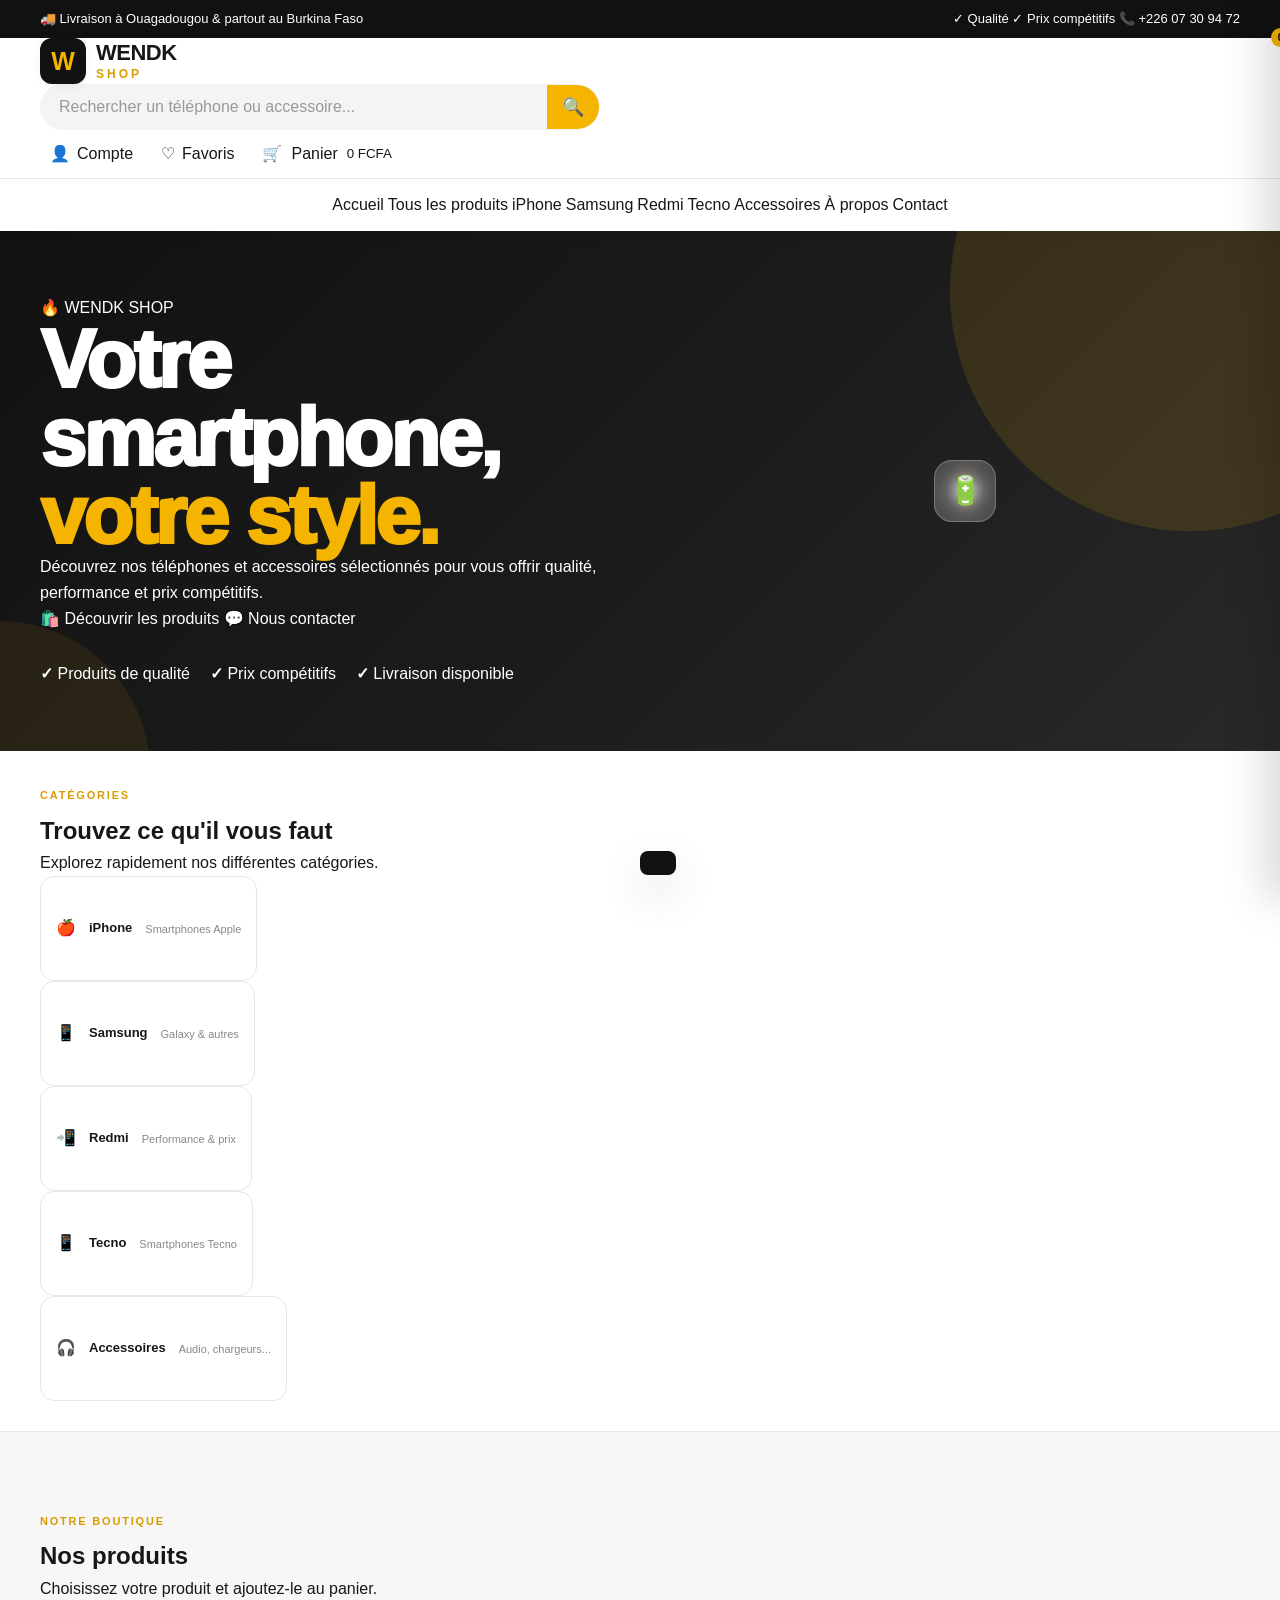
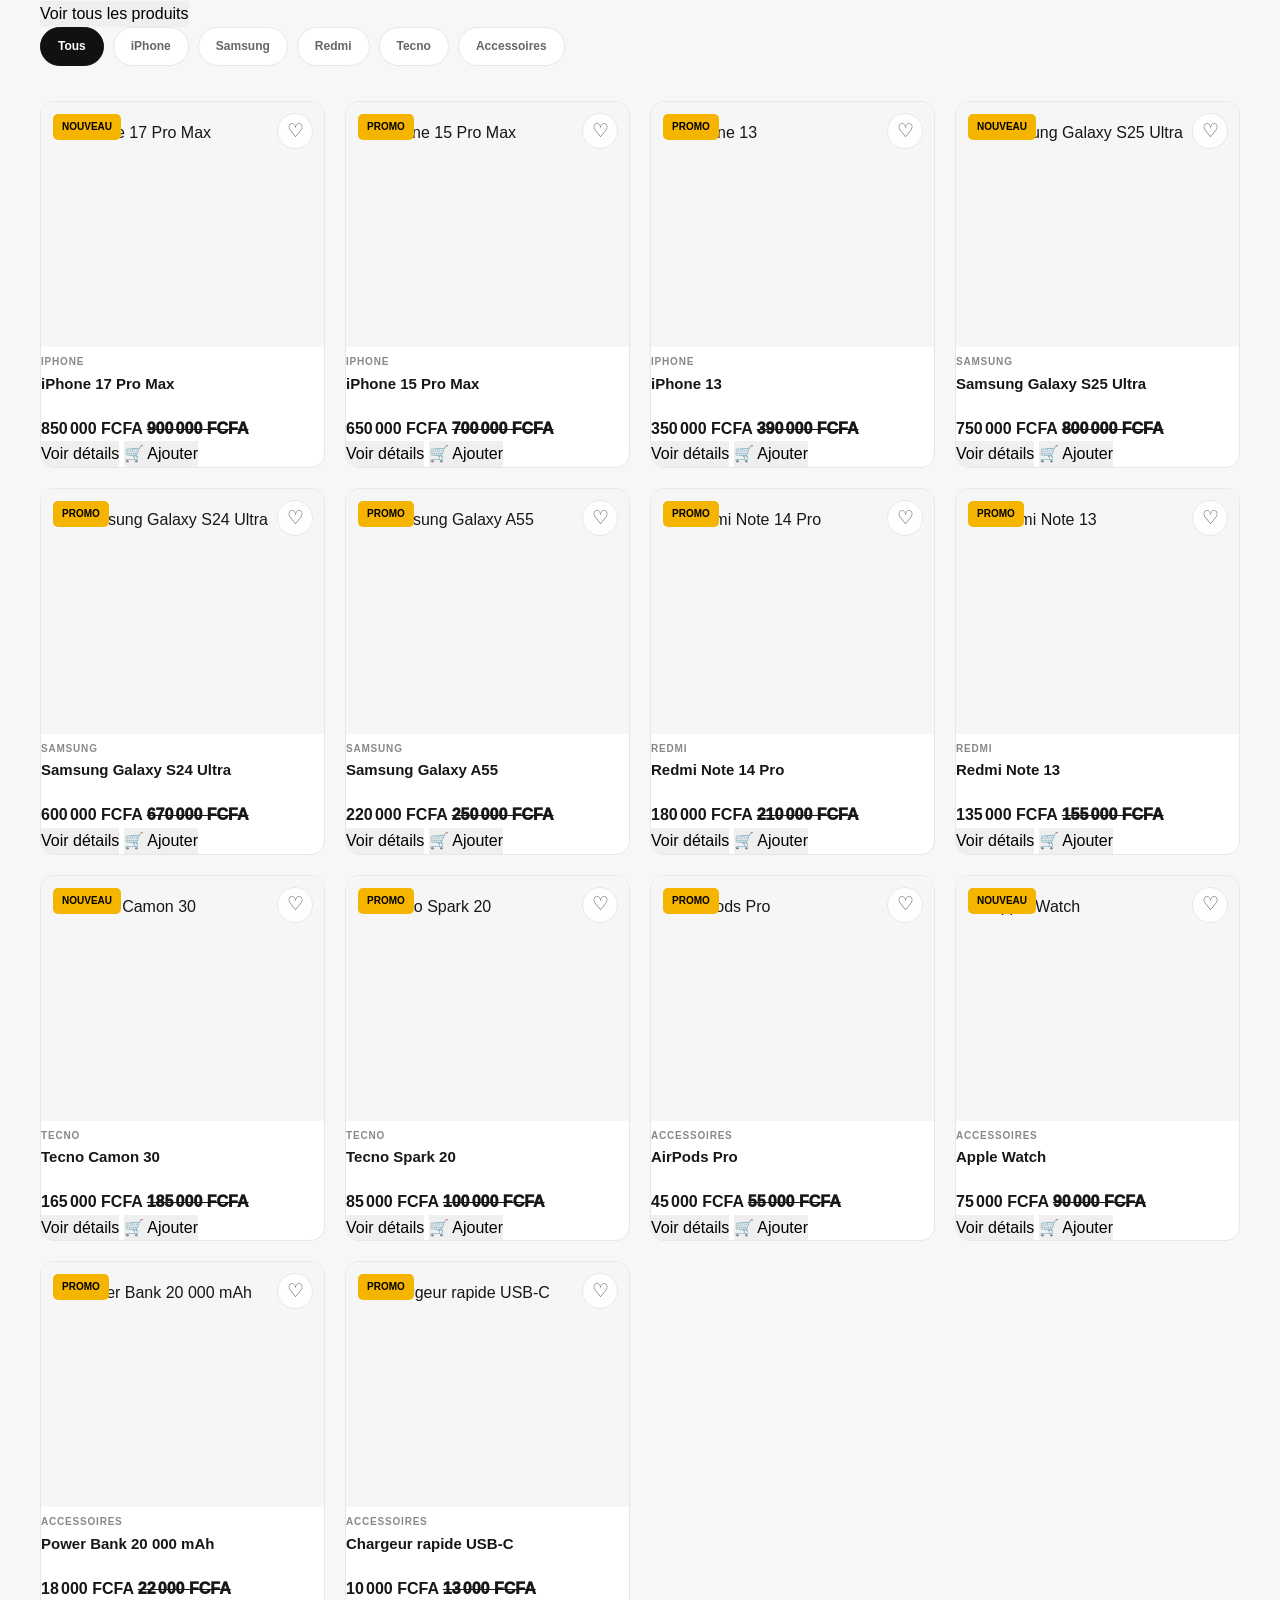
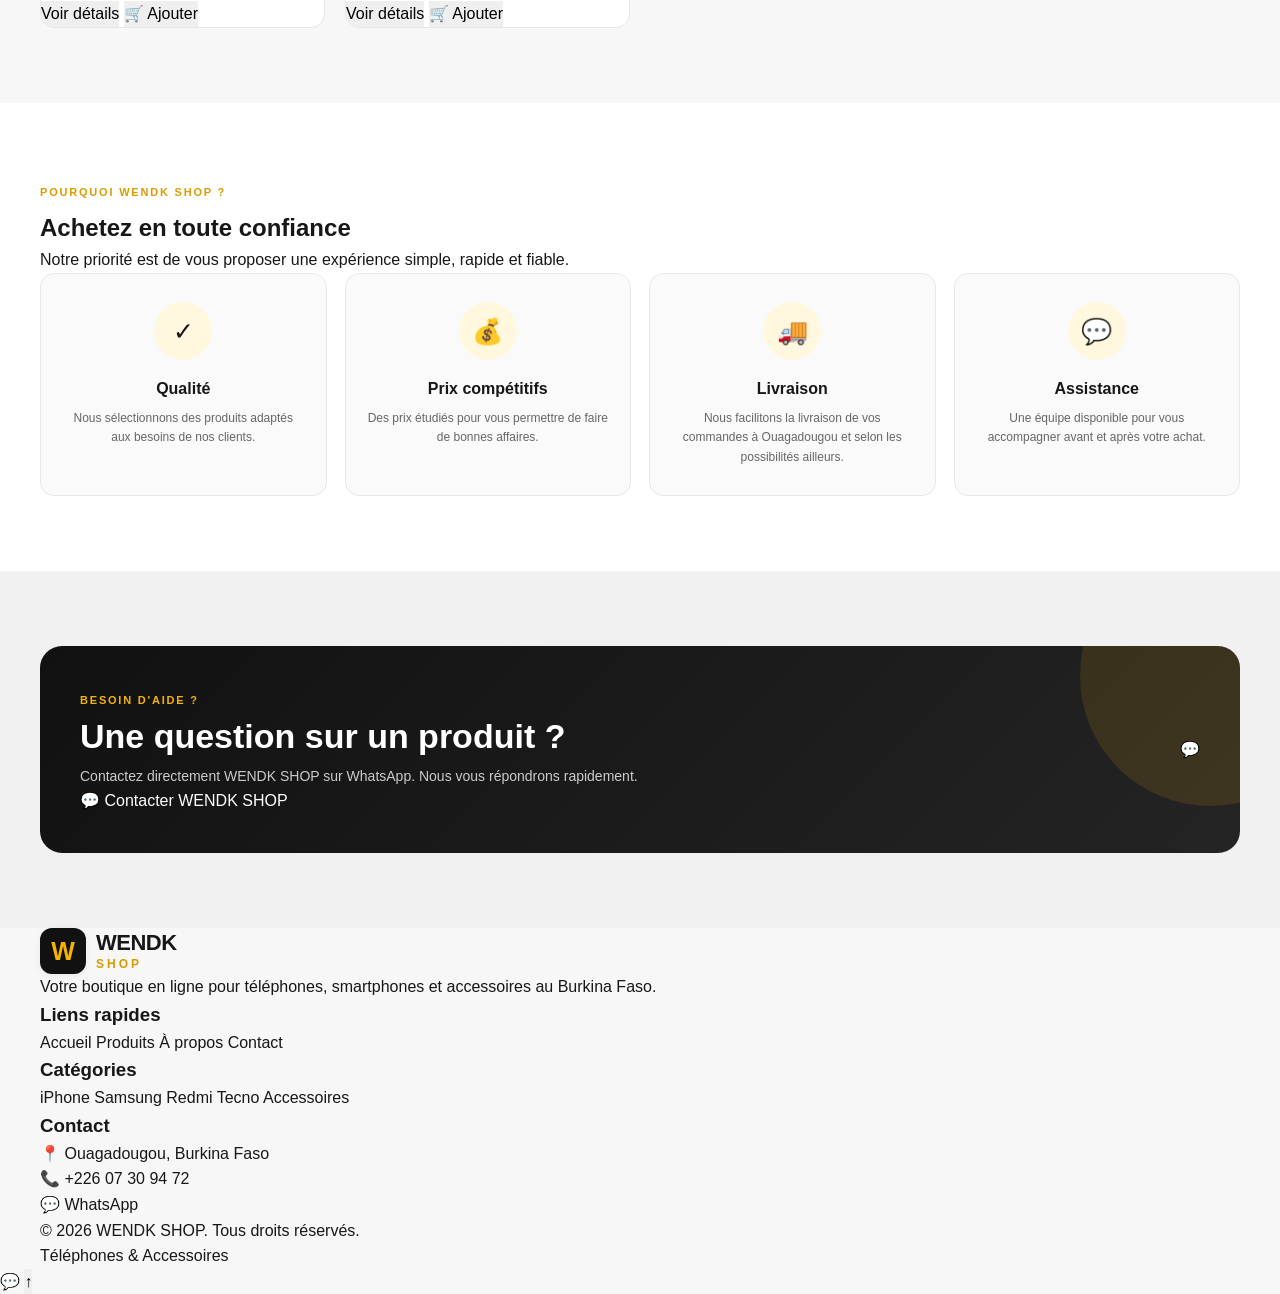
==== commit 4f4e4095: "Update print statement from 'Hello' to 'Goodbye'" ====
--- a/index.html
+++ b/index.html
@@ -1,903 +1,663 @@
 <!DOCTYPE html>
 <html lang="fr">
 <head>
-    <meta charset="UTF-8">
-
-    <meta
-        name="viewport"
-        content="width=device-width, initial-scale=1.0"
-    >
-
-    <meta
-        name="description"
-        content="WENDK SHOP - Téléphones, smartphones et accessoires au Burkina Faso."
-    >
-
-    <meta
-        name="theme-color"
-        content="#111111"
-    >
-
-    <title>WENDK SHOP | Téléphones & Accessoires</title>
-
-    <link
-        rel="stylesheet"
-        href="style.css"
-    >
+  <meta charset="UTF-8">
+  <meta name="viewport" content="width=device-width, initial-scale=1.0">
+
+  <meta name="description" content="WENDK SHOP - Téléphones, smartphones et accessoires au Burkina Faso.">
+  <meta name="theme-color" content="#111111">
+
+  <title>WENDK SHOP | Téléphones & Accessoires</title>
+
+  <link rel="stylesheet" href="style.css">
 </head>
 
 <body>
 
-<!-- =====================================================
-     TOP BAR
-     ===================================================== -->
-
-<div class="top-bar">
-
+  <!-- ================================
+       BARRE SUPÉRIEURE
+  ================================= -->
+
+  <div class="top-bar">
     <div class="container top-bar-content">
 
-        <div>
-            🚚 Livraison disponible à Ouagadougou
-            et partout au Burkina Faso
-        </div>
-
-        <div class="top-right">
-            <span>✓ Qualité</span>
-            <span>✓ Prix compétitifs</span>
-            <span>📱 +226 07 30 94 72</span>
-        </div>
+      <span>🚚 Livraison à Ouagadougou & partout au Burkina Faso</span>
+
+      <div class="top-bar-right">
+        <span>✓ Qualité</span>
+        <span>✓ Prix compétitifs</span>
+        <span>📞 +226 07 30 94 72</span>
+      </div>
 
     </div>
-
-</div>
-
-
-<!-- =====================================================
-     HEADER
-     ===================================================== -->
-
-<header class="header">
-
-    <div class="container header-main">
-
-        <!-- LOGO -->
-
-        <a
-            href="#accueil"
-            class="brand"
-            aria-label="WENDK SHOP"
+  </div>
+
+
+  <!-- ================================
+       HEADER
+  ================================= -->
+
+  <header class="header">
+
+    <div class="container header-content">
+
+      <!-- LOGO -->
+      <a href="#accueil" class="brand">
+        <div class="brand-icon">W</div>
+
+        <div class="brand-text">
+          <strong>WENDK</strong>
+          <span>SHOP</span>
+        </div>
+      </a>
+
+
+      <!-- RECHERCHE -->
+      <div class="search-box">
+
+        <input
+          type="search"
+          id="searchInput"
+          placeholder="Rechercher un téléphone ou accessoire..."
+          autocomplete="off"
         >
 
-            <div class="brand-icon">
-                W
+        <button type="button" id="searchBtn">
+          🔍
+        </button>
+
+      </div>
+
+
+      <!-- ACTIONS -->
+      <div class="header-actions">
+
+        <button type="button" id="accountBtn" class="header-action">
+          👤
+          <span>Compte</span>
+        </button>
+
+        <button type="button" id="favoritesBtn" class="header-action">
+          ♡
+          <span>Favoris</span>
+        </button>
+
+        <button type="button" id="openCartBtn" class="header-action cart-action">
+          🛒
+          <span>Panier</span>
+
+          <span id="cartCount" class="cart-count">0</span>
+
+          <small id="headerCartTotal">0 FCFA</small>
+        </button>
+
+      </div>
+
+    </div>
+
+
+    <!-- NAVIGATION -->
+
+    <nav class="main-nav">
+
+      <div class="container nav-content">
+
+        <a href="#accueil">Accueil</a>
+
+        <a href="#produits" data-category="all">
+          Tous les produits
+        </a>
+
+        <a href="#produits" data-category="iphone">
+          iPhone
+        </a>
+
+        <a href="#produits" data-category="samsung">
+          Samsung
+        </a>
+
+        <a href="#produits" data-category="redmi">
+          Redmi
+        </a>
+
+        <a href="#produits" data-category="tecno">
+          Tecno
+        </a>
+
+        <a href="#produits" data-category="accessoires">
+          Accessoires
+        </a>
+
+        <a href="#a-propos">
+          À propos
+        </a>
+
+        <a href="#contact">
+          Contact
+        </a>
+
+      </div>
+
+    </nav>
+
+  </header>
+
+
+  <!-- ================================
+       HERO
+  ================================= -->
+
+  <main>
+
+    <section class="hero" id="accueil">
+
+      <div class="container hero-content">
+
+        <div class="hero-text">
+
+          <span class="hero-badge">
+            🔥 WENDK SHOP
+          </span>
+
+          <h1>
+            Votre smartphone,
+            <span>votre style.</span>
+          </h1>
+
+          <p>
+            Découvrez nos téléphones et accessoires sélectionnés
+            pour vous offrir qualité, performance et prix compétitifs.
+          </p>
+
+          <div class="hero-buttons">
+
+            <a href="#produits" class="btn btn-primary">
+              🛍️ Découvrir les produits
+            </a>
+
+            <a
+              href="https://wa.me/22607309472"
+              target="_blank"
+              class="btn btn-secondary"
+            >
+              💬 Nous contacter
+            </a>
+
+          </div>
+
+
+          <div class="hero-benefits">
+
+            <div>
+              <strong>✓</strong>
+              <span>Produits de qualité</span>
             </div>
 
-            <div class="brand-text">
-
-                <strong>
-                    WENDK
-                </strong>
-
-                <span>
-                    SHOP
-                </span>
-
+            <div>
+              <strong>✓</strong>
+              <span>Prix compétitifs</span>
             </div>
 
-        </a>
-
-
-        <!-- RECHERCHE -->
-
-        <div class="search-box">
-
-            <input
-                type="search"
-                id="searchInput"
-                placeholder="Rechercher un produit..."
-                autocomplete="off"
-            >
-
-            <button
-                type="button"
-                id="searchBtn"
-                aria-label="Rechercher"
-            >
-                🔍
-            </button>
-
-        </div>
-
-
-        <!-- ACTIONS -->
-
-        <div class="header-actions">
-
-            <button
-                type="button"
-                class="header-action"
-                id="accountBtn"
-            >
-
-                <span class="action-icon">
-                    👤
-                </span>
-
-                <span>
-                    Mon compte
-                </span>
-
-            </button>
-
-
-            <button
-                type="button"
-                class="header-action"
-                id="favoritesBtn"
-            >
-
-                <span class="action-icon">
-                    ♡
-                </span>
-
-                <span>
-                    Favoris
-                </span>
-
-            </button>
-
-
-            <button
-                type="button"
-                class="header-action cart-action"
-                id="openCartBtn"
-            >
-
-                <span class="cart-icon-wrapper">
-
-                    🛒
-
-                    <span
-                        id="cartCount"
-                        class="cart-count"
-                    >
-                        0
-                    </span>
-
-                </span>
-
-                <span class="cart-label">
-
-                    <strong>
-                        Panier
-                    </strong>
-
-                    <small id="headerCartTotal">
-                        0 FCFA
-                    </small>
-
-                </span>
-
-            </button>
-
-        </div>
-
-    </div>
-
-
-    <!-- =================================================
-         NAVIGATION
-         ================================================= -->
-
-    <nav class="main-nav">
-
-        <div class="container nav-content">
-
-            <a
-                href="#accueil"
-                class="nav-link active"
-            >
-                🏠 ACCUEIL
-            </a>
-
-            <a
-                href="#produits"
-                class="nav-link"
-                data-category="iphone"
-            >
-                📱 IPHONE
-            </a>
-
-            <a
-                href="#produits"
-                class="nav-link"
-                data-category="samsung"
-            >
-                SAMSUNG
-            </a>
-
-            <a
-                href="#produits"
-                class="nav-link"
-                data-category="redmi"
-            >
-                REDMI
-            </a>
-
-            <a
-                href="#produits"
-                class="nav-link"
-                data-category="tecno"
-            >
-                TECNO
-            </a>
-
-            <a
-                href="#produits"
-                class="nav-link"
-                data-category="accessoires"
-            >
-                🎧 ACCESSOIRES
-            </a>
-
-            <a
-                href="#a-propos"
-                class="nav-link"
-            >
-                À PROPOS
-            </a>
-
-            <a
-                href="#contact"
-                class="nav-link"
-            >
-                CONTACT
-            </a>
-
-        </div>
-
-    </nav>
-
-</header>
-
-
-<!-- =====================================================
-     CONTENU PRINCIPAL
-     ===================================================== -->
-
-<main>
-
-
-<!-- =====================================================
-     HERO
-     ===================================================== -->
-
-<section
-    id="accueil"
-    class="hero"
->
-
-    <div class="container hero-content">
-
-        <div class="hero-text">
-
-            <span class="eyebrow">
-                BIENVENUE CHEZ
-            </span>
-
-            <h1>
-                WENDK
-                <span>
-                    SHOP
-                </span>
-            </h1>
-
-            <p class="hero-description">
-                Votre boutique en ligne spécialisée
-                dans la vente de téléphones,
-                smartphones et accessoires
-                au meilleur prix au
-                <strong>Burkina Faso</strong>.
-            </p>
-
-
-            <div class="hero-benefits">
-
-                <div class="benefit">
-
-                    <span>
-                        ✓
-                    </span>
-
-                    <div>
-
-                        <strong>
-                            Produits de qualité
-                        </strong>
-
-                        <small>
-                            Sélectionnés avec soin
-                        </small>
-
-                    </div>
-
-                </div>
-
-
-                <div class="benefit">
-
-                    <span>
-                        🚚
-                    </span>
-
-                    <div>
-
-                        <strong>
-                            Livraison
-                        </strong>
-
-                        <small>
-                            Selon votre zone
-                        </small>
-
-                    </div>
-
-                </div>
-
-
-                <div class="benefit">
-
-                    <span>
-                        🛡️
-                    </span>
-
-                    <div>
-
-                        <strong>
-                            Service fiable
-                        </strong>
-
-                        <small>
-                            Assistance client
-                        </small>
-
-                    </div>
-
-                </div>
-
+            <div>
+              <strong>✓</strong>
+              <span>Livraison disponible</span>
             </div>
 
-
-            <a
-                href="#produits"
-                class="hero-btn"
-            >
-                DÉCOUVRIR NOS PRODUITS
-
-                <span>
-                    →
-                </span>
-
-            </a>
-
-        </div>
-
-
-        <!-- VISUEL HERO -->
+          </div>
+
+        </div>
+
 
         <div class="hero-visual">
 
-            <div class="device device-one">
-                📱
-            </div>
-
-            <div class="device device-two">
-                📱
-            </div>
-
-            <div class="device device-three">
-                📱
-            </div>
-
-            <div class="hero-accessory accessory-one">
-                🎧
-            </div>
-
-            <div class="hero-accessory accessory-two">
-                ⌚
-            </div>
-
-            <div class="hero-accessory accessory-three">
-                🔌
-            </div>
-
-        </div>
-
-    </div>
-
-</section>
-
-
-<!-- =====================================================
-     CATÉGORIES
-     ===================================================== -->
-
-<section class="categories-section">
-
-    <div class="container category-grid">
-
-
-        <button
+          <div class="hero-phone">
+            📱
+          </div>
+
+          <div class="hero-accessory accessory-1">
+            🎧
+          </div>
+
+          <div class="hero-accessory accessory-2">
+            ⌚
+          </div>
+
+          <div class="hero-accessory accessory-3">
+            🔋
+          </div>
+
+        </div>
+
+      </div>
+
+    </section>
+
+
+    <!-- ================================
+         CATÉGORIES
+    ================================= -->
+
+    <section class="categories-section">
+
+      <div class="container">
+
+        <div class="section-heading">
+
+          <span class="section-label">
+            CATÉGORIES
+          </span>
+
+          <h2>
+            Trouvez ce qu'il vous faut
+          </h2>
+
+          <p>
+            Explorez rapidement nos différentes catégories.
+          </p>
+
+        </div>
+
+
+        <div class="categories-grid">
+
+          <button
             type="button"
             class="category-card"
-            data-category="all"
-        >
-
-            <div class="category-image">
-                📱
-            </div>
-
-            <div>
-
-                <strong>
-                    Téléphones
-                </strong>
-
-                <small>
-                    Voir tous →
-                </small>
-
-            </div>
-
-        </button>
-
-
-        <button
+            data-category="iphone"
+          >
+            <span class="category-icon">🍎</span>
+            <strong>iPhone</strong>
+            <small>Smartphones Apple</small>
+          </button>
+
+
+          <button
+            type="button"
+            class="category-card"
+            data-category="samsung"
+          >
+            <span class="category-icon">📱</span>
+            <strong>Samsung</strong>
+            <small>Galaxy & autres</small>
+          </button>
+
+
+          <button
+            type="button"
+            class="category-card"
+            data-category="redmi"
+          >
+            <span class="category-icon">📲</span>
+            <strong>Redmi</strong>
+            <small>Performance & prix</small>
+          </button>
+
+
+          <button
+            type="button"
+            class="category-card"
+            data-category="tecno"
+          >
+            <span class="category-icon">📱</span>
+            <strong>Tecno</strong>
+            <small>Smartphones Tecno</small>
+          </button>
+
+
+          <button
             type="button"
             class="category-card"
             data-category="accessoires"
+          >
+            <span class="category-icon">🎧</span>
+            <strong>Accessoires</strong>
+            <small>Audio, chargeurs...</small>
+          </button>
+
+        </div>
+
+      </div>
+
+    </section>
+
+
+    <!-- ================================
+         PRODUITS
+    ================================= -->
+
+    <section class="products-section" id="produits">
+
+      <div class="container">
+
+        <div class="section-heading products-heading">
+
+          <div>
+
+            <span class="section-label">
+              NOTRE BOUTIQUE
+            </span>
+
+            <h2>
+              Nos produits
+            </h2>
+
+            <p>
+              Choisissez votre produit et ajoutez-le au panier.
+            </p>
+
+          </div>
+
+
+          <button
+            type="button"
+            id="showAllProducts"
+            class="btn btn-secondary"
+          >
+            Voir tous les produits
+          </button>
+
+        </div>
+
+
+        <!-- FILTRES -->
+
+        <div class="filters">
+
+          <button
+            type="button"
+            class="filter-btn active"
+            data-filter="all"
+          >
+            Tous
+          </button>
+
+          <button
+            type="button"
+            class="filter-btn"
+            data-filter="iphone"
+          >
+            iPhone
+          </button>
+
+          <button
+            type="button"
+            class="filter-btn"
+            data-filter="samsung"
+          >
+            Samsung
+          </button>
+
+          <button
+            type="button"
+            class="filter-btn"
+            data-filter="redmi"
+          >
+            Redmi
+          </button>
+
+          <button
+            type="button"
+            class="filter-btn"
+            data-filter="tecno"
+          >
+            Tecno
+          </button>
+
+          <button
+            type="button"
+            class="filter-btn"
+            data-filter="accessoires"
+          >
+            Accessoires
+          </button>
+
+        </div>
+
+
+        <!-- GRILLE PRODUITS -->
+
+        <div
+          id="productsGrid"
+          class="products-grid"
+        ></div>
+
+
+        <!-- AUCUN PRODUIT -->
+
+        <div
+          id="noProducts"
+          class="empty-products hidden"
         >
 
-            <div class="category-image">
-                🎧
+          <div class="empty-icon">
+            🔎
+          </div>
+
+          <h3>
+            Aucun produit trouvé
+          </h3>
+
+          <p>
+            Essayez une autre recherche ou catégorie.
+          </p>
+
+          <button
+            type="button"
+            id="resetFilters"
+            class="btn btn-primary"
+          >
+            Réinitialiser
+          </button>
+
+        </div>
+
+      </div>
+
+            </section>
+        <!-- ================================
+         À PROPOS / GARANTIES
+    ================================= -->
+
+    <section class="trust-section" id="a-propos">
+
+      <div class="container">
+
+        <div class="section-heading">
+
+          <span class="section-label">
+            POURQUOI WENDK SHOP ?
+          </span>
+
+          <h2>
+            Achetez en toute confiance
+          </h2>
+
+          <p>
+            Notre priorité est de vous proposer une expérience
+            simple, rapide et fiable.
+          </p>
+
+        </div>
+
+
+        <div class="trust-grid">
+
+          <div class="trust-card">
+
+            <div class="trust-icon">
+              ✓
             </div>
 
             <div>
-
-                <strong>
-                    Accessoires
-                </strong>
-
-                <small>
-                    Voir tous →
-                </small>
-
+              <h3>
+                Qualité
+              </h3>
+
+              <p>
+                Nous sélectionnons des produits adaptés
+                aux besoins de nos clients.
+              </p>
             </div>
 
-        </button>
-
-
-        <button
-            type="button"
-            class="category-card"
-            data-category="accessoires"
-        >
-
-            <div class="category-image">
-                ⌚
+          </div>
+
+
+          <div class="trust-card">
+
+            <div class="trust-icon">
+              💰
             </div>
 
             <div>
-
-                <strong>
-                    Montres connectées
-                </strong>
-
-                <small>
-                    Voir tous →
-                </small>
-
+              <h3>
+                Prix compétitifs
+              </h3>
+
+              <p>
+                Des prix étudiés pour vous permettre
+                de faire de bonnes affaires.
+              </p>
             </div>
 
-        </button>
-
-
-        <button
-            type="button"
-            class="category-card"
-            data-category="all"
-        >
-
-            <div class="category-image">
-                📲
+          </div>
+
+
+          <div class="trust-card">
+
+            <div class="trust-icon">
+              🚚
             </div>
 
             <div>
-
-                <strong>
-                    Tablettes
-                </strong>
-
-                <small>
-                    Voir tous →
-                </small>
-
+              <h3>
+                Livraison
+              </h3>
+
+              <p>
+                Nous facilitons la livraison de vos commandes
+                à Ouagadougou et selon les possibilités ailleurs.
+              </p>
             </div>
 
-        </button>
-
-
-        <button
-            type="button"
-            class="category-card"
-            data-category="accessoires"
-        >
-
-            <div class="category-image">
-                🔋
+          </div>
+
+
+          <div class="trust-card">
+
+            <div class="trust-icon">
+              💬
             </div>
 
             <div>
-
-                <strong>
-                    Chargeurs & Powerbanks
-                </strong>
-
-                <small>
-                    Voir tous →
-                </small>
-
+              <h3>
+                Assistance
+              </h3>
+
+              <p>
+                Une équipe disponible pour vous accompagner
+                avant et après votre achat.
+              </p>
             </div>
 
-        </button>
-
-    </div>
-
-</section>
-
-
-<!-- =====================================================
-     PRODUITS
-     ===================================================== -->
-
-<section
-    id="produits"
-    class="products-section"
->
-
-    <div class="container">
-
-        <div class="section-header">
-
-            <div>
-
-                <span class="section-label">
-                    WENDK SHOP
-                </span>
-
-                <h2>
-                    PRODUITS POPULAIRES
-                </h2>
-
-            </div>
-
-
-            <button
-                type="button"
-                id="showAllProducts"
-                class="view-all"
+          </div>
+
+        </div>
+
+      </div>
+
+    </section>
+
+
+    <!-- ================================
+         CONTACT
+    ================================= -->
+
+    <section class="contact-section" id="contact">
+
+      <div class="container">
+
+        <div class="contact-box">
+
+          <div class="contact-content">
+
+            <span class="section-label">
+              BESOIN D'AIDE ?
+            </span>
+
+            <h2>
+              Une question sur un produit ?
+            </h2>
+
+            <p>
+              Contactez directement WENDK SHOP sur WhatsApp.
+              Nous vous répondrons rapidement.
+            </p>
+
+
+            <a
+              href="https://wa.me/22607309472"
+              target="_blank"
+              id="contactWhatsapp"
+              class="btn btn-primary"
             >
-                Voir tout →
-            </button>
-
-        </div>
-
-
-        <!-- FILTRES -->
-
-        <div class="filters">
-
-            <button
-                type="button"
-                class="filter-btn active"
-                data-category="all"
-            >
-                Tous
-            </button>
-
-            <button
-                type="button"
-                class="filter-btn"
-                data-category="iphone"
-            >
-                iPhone
-            </button>
-
-            <button
-                type="button"
-                class="filter-btn"
-                data-category="samsung"
-            >
-                Samsung
-            </button>
-
-            <button
-                type="button"
-                class="filter-btn"
-                data-category="redmi"
-            >
-                Redmi
-            </button>
-
-            <button
-                type="button"
-                class="filter-btn"
-                data-category="tecno"
-            >
-                Tecno
-            </button>
-
-            <button
-                type="button"
-                class="filter-btn"
-                data-category="accessoires"
-            >
-                Accessoires
-            </button>
-
-        </div>
-
-
-        <!-- GRILLE PRODUITS -->
-
-        <div
-            id="productsGrid"
-            class="products-grid"
-        >
-        </div>
-
-
-        <!-- AUCUN PRODUIT -->
-
-        <div
-            id="noProducts"
-            class="no-products hidden"
-        >
-
-            <div>
-                🔎
-            </div>
-
-            <h3>
-                Aucun produit trouvé
-            </h3>
-
-            <p>
-                Essayez une autre recherche ou catégorie.
-            </p>
-
-            <button
-                type="button"
-                id="resetFilters"
-            >
-                Réinitialiser
-            </button>
-
-        </div>
-
-    </div>
-
-                </section>
-       <!-- =====================================================
-     POURQUOI WENDK SHOP
-     ===================================================== -->
-
-<section
-    id="a-propos"
-    class="trust-section"
->
-
-    <div class="container">
-
-        <div class="section-header centered">
-
-            <span class="section-label">
-                POURQUOI NOUS CHOISIR ?
-            </span>
-
-            <h2>
-                WENDK SHOP
-            </h2>
-
-            <p>
-                Nous mettons l'accent sur la qualité,
-                le service et la satisfaction de nos clients.
-            </p>
-
-        </div>
-
-
-        <div class="trust-grid">
-
-            <!-- QUALITÉ -->
-
-            <div class="trust-card">
-
-                <div class="trust-icon">
-                    🛡️
-                </div>
-
-                <h3>
-                    Qualité
-                </h3>
-
-                <p>
-                    Des produits sélectionnés avec
-                    attention pour répondre à vos besoins.
-                </p>
-
-            </div>
-
-
-            <!-- PRIX -->
-
-            <div class="trust-card">
-
-                <div class="trust-icon">
-                    💰
-                </div>
-
-                <h3>
-                    Prix compétitifs
-                </h3>
-
-                <p>
-                    Des prix affichés clairement
-                    en FCFA.
-                </p>
-
-            </div>
-
-
-            <!-- LIVRAISON -->
-
-            <div class="trust-card">
-
-                <div class="trust-icon">
-                    🚚
-                </div>
-
-                <h3>
-                    Livraison
-                </h3>
-
-                <p>
-                    Livraison disponible à Ouagadougou
-                    et selon les possibilités ailleurs.
-                </p>
-
-            </div>
-
-
-            <!-- ASSISTANCE -->
-
-            <div class="trust-card">
-
-                <div class="trust-icon">
-                    💬
-                </div>
-
-                <h3>
-                    Assistance
-                </h3>
-
-                <p>
-                    Une commande simple avec
-                    confirmation par WhatsApp.
-                </p>
-
-            </div>
-
-        </div>
-
-    </div>
-
-</section>
-
-
-<!-- =====================================================
-     CONTACT
-     ===================================================== -->
-
-<section
-    id="contact"
-    class="contact-section"
->
-
-    <div class="container contact-box">
-
-        <div>
-
-            <span class="section-label">
-                BESOIN D'AIDE ?
-            </span>
-
-            <h2>
-                Une question sur un produit ?
-            </h2>
-
-            <p>
-                Contactez WENDK SHOP directement
-                sur WhatsApp.
-            </p>
-
-        </div>
-
-
-        <a
-            id="contactWhatsapp"
-            href="#"
-            class="whatsapp-btn"
-            target="_blank"
-            rel="noopener noreferrer"
-        >
-            💬 NOUS CONTACTER SUR WHATSAPP
-        </a>
-
-    </div>
-
-</section>
-
-
-</main>
-
-
-<!-- =====================================================
-     PANIER — OVERLAY
-     ===================================================== -->
-
-<div
+              💬 Contacter WENDK SHOP
+            </a>
+
+          </div>
+
+
+          <div class="contact-icon">
+            💬
+          </div>
+
+        </div>
+
+      </div>
+
+    </section>
+
+  </main>
+
+
+  <!-- ================================
+       PANIER
+  ================================= -->
+
+  <div
     id="cartOverlay"
-    class="cart-overlay"
->
-</div>
-
-
-<!-- =====================================================
-     PANIER — DRAWER
-     ===================================================== -->
-
-<aside
+    class="overlay hidden"
+  ></div>
+
+
+  <aside
     id="cartDrawer"
     class="cart-drawer"
     aria-label="Panier"
->
-
-    <!-- EN-TÊTE DU PANIER -->
+  >
 
     <div class="cart-header">
 
-        <div>
-
-            <span class="section-label">
-                WENDK SHOP
-            </span>
-
-            <h2>
-                Mon panier
-            </h2>
-
-        </div>
-
-
-        <button
-            type="button"
-            id="closeCartBtn"
-            class="cart-close"
-            aria-label="Fermer le panier"
-        >
-            ×
-        </button>
+      <div>
+
+        <span class="section-label">
+          WENDK SHOP
+        </span>
+
+        <h2>
+          Mon panier
+        </h2>
+
+      </div>
+
+
+      <button
+        type="button"
+        id="closeCartBtn"
+        class="close-btn"
+        aria-label="Fermer le panier"
+      >
+        ×
+      </button>
 
     </div>
 
@@ -905,542 +665,495 @@
     <!-- PRODUITS DU PANIER -->
 
     <div
-        id="cartItems"
-        class="cart-items"
+      id="cartItems"
+      class="cart-items"
+    ></div>
+
+
+    <!-- PANIER VIDE -->
+
+    <div
+      id="emptyCart"
+      class="empty-cart"
     >
+
+      <div class="empty-icon">
+        🛒
+      </div>
+
+      <h3>
+        Votre panier est vide
+      </h3>
+
+      <p>
+        Ajoutez des produits pour commencer votre commande.
+      </p>
+
+      <button
+        type="button"
+        id="continueShopping"
+        class="btn btn-primary"
+      >
+        Continuer mes achats
+      </button>
+
     </div>
 
 
-    <!-- PANIER VIDE -->
+    <!-- PIED DU PANIER -->
 
     <div
-        id="emptyCart"
-        class="empty-cart"
+      id="cartFooter"
+      class="cart-footer"
     >
 
-        <div class="empty-cart-icon">
-            🛒
-        </div>
-
-        <h3>
-            Votre panier est vide
-        </h3>
-
-        <p>
-            Ajoutez des produits pour commencer.
-        </p>
-
-        <button
-            type="button"
-            id="continueShopping"
-            class="primary-btn"
-        >
-            Continuer mes achats
-        </button>
+      <div class="cart-total-row">
+
+        <span>
+          Total
+        </span>
+
+        <strong id="cartTotal">
+          0 FCFA
+        </strong>
+
+      </div>
+
+
+      <!-- BOUTON COMMANDE -->
+
+      <button
+        type="button"
+        id="checkoutBtn"
+        class="btn btn-primary checkout-btn"
+      >
+        📲 Passer la commande sur WhatsApp
+      </button>
+
+
+      <!-- VIDER -->
+
+      <button
+        type="button"
+        id="clearCartBtn"
+        class="btn btn-secondary clear-cart-btn"
+      >
+        🗑️ Vider le panier
+      </button>
 
     </div>
 
-
-    <!-- TOTAL ET COMMANDE -->
+  </aside>
+
+
+  <!-- ================================
+       DÉTAILS PRODUIT
+  ================================= -->
+
+  <div
+    id="productDetailsModal"
+    class="modal hidden"
+  >
 
     <div
-        id="cartFooter"
-        class="cart-footer hidden"
+      id="productDetailsOverlay"
+      class="modal-overlay"
+    ></div>
+
+
+    <div
+      class="modal-content product-details-content"
+      role="dialog"
+      aria-modal="true"
+      aria-label="Détails du produit"
     >
 
-        <div class="cart-total-row">
-
-            <span>
-                Total
-            </span>
-
-            <strong id="cartTotal">
-                0 FCFA
+      <button
+        type="button"
+        id="closeProductDetails"
+        class="close-btn modal-close"
+        aria-label="Fermer"
+      >
+        ×
+      </button>
+
+
+      <div class="details-grid">
+
+        <div class="details-image-container">
+
+          <img
+            id="detailsProductImage"
+            src=""
+            alt=""
+            class="details-product-image"
+          >
+
+        </div>
+
+
+        <div class="details-info">
+
+          <span
+            id="detailsProductCategory"
+            class="product-category"
+          ></span>
+
+
+          <h2 id="detailsProductName">
+            Produit
+          </h2>
+
+
+          <div class="details-price">
+
+            <strong id="detailsProductPrice">
+              0 FCFA
             </strong>
 
-        </div>
-
-
-        <button
-            type="button"
-            id="checkoutBtn"
-            class="checkout-btn"
-        >
-            PASSER LA COMMANDE
-        </button>
-
-
-        <button
-            type="button"
-            id="clearCartBtn"
-            class="clear-cart-btn"
-        >
-            🗑️ Vider le panier
-        </button>
+          </div>
+
+
+          <p id="detailsProductDescription">
+          </p>
+
+
+          <div class="details-specifications">
+
+            <h3>
+              Caractéristiques
+            </h3>
+
+            <ul id="detailsProductSpecs">
+            </ul>
+
+          </div>
+
+
+          <button
+            type="button"
+            id="detailsAddCart"
+            class="btn btn-primary details-add-btn"
+          >
+            🛒 Ajouter au panier
+          </button>
+
+        </div>
+
+      </div>
 
     </div>
 
-</aside>
-
-
-<!-- =====================================================
-     MODALE — DÉTAILS PRODUIT
-     ===================================================== -->
-
-<div
-    id="productDetailsModal"
-    class="modal-container hidden"
->
+  </div>
+
+
+  <!-- ================================
+       COMPTE
+  ================================= -->
+
+  <div
+    id="accountModal"
+    class="modal hidden"
+  >
 
     <div
-        id="productDetailsOverlay"
-        class="modal-overlay"
+      id="accountModalOverlay"
+      class="modal-overlay"
+    ></div>
+
+
+    <div
+      class="modal-content account-content"
+      role="dialog"
+      aria-modal="true"
     >
 
-        <div
-            class="product-modal"
-            role="dialog"
-            aria-modal="true"
-            aria-labelledby="detailsProductName"
-        >
-
-            <!-- FERMER -->
-
-            <button
-                type="button"
-                id="closeProductDetails"
-                class="modal-close"
-                aria-label="Fermer"
-            >
-                ×
-            </button>
-
-
-            <!-- IMAGE PRODUIT -->
-
-            <div class="product-modal-image">
-
-                <img
-                    id="detailsProductImage"
-                    src=""
-                    alt="Produit"
-                >
-
-            </div>
-
-
-            <!-- INFORMATIONS PRODUIT -->
-
-            <div class="product-modal-content">
-
-                <span
-                    id="detailsProductCategory"
-                    class="section-label"
-                >
-                    Produit
-                </span>
-
-
-                <h2 id="detailsProductName">
-                    Produit
-                </h2>
-
-
-                <p
-                    id="detailsProductDescription"
-                    class="details-description"
-                >
-                </p>
-
-
-                <div
-                    id="detailsProductPrice"
-                    class="details-price"
-                >
-                    0 FCFA
-                </div>
-
-
-                <!-- FICHE TECHNIQUE -->
-
-                <h3>
-                    📋 Fiche technique
-                </h3>
-
-
-                <div
-                    id="detailsProductSpecs"
-                    class="specs-list"
-                >
-                </div>
-
-
-                <!-- AJOUT PANIER -->
-
-                <button
-                    type="button"
-                    id="detailsAddCart"
-                    class="checkout-btn"
-                >
-                    🛒 AJOUTER AU PANIER
-                </button>
-
-            </div>
-
-        </div>
+      <button
+        type="button"
+        id="closeAccountModal"
+        class="close-btn modal-close"
+        aria-label="Fermer"
+      >
+        ×
+      </button>
+
+
+      <div class="account-icon">
+        👤
+      </div>
+
+      <h2>
+        Mon compte
+      </h2>
+
+      <p>
+        Pour le moment, les commandes et demandes
+        sont traitées directement sur WhatsApp.
+      </p>
+
+
+      <a
+        href="https://wa.me/22607309472"
+        target="_blank"
+        id="accountWhatsappBtn"
+        class="btn btn-primary"
+      >
+        💬 Contacter WENDK SHOP
+      </a>
 
     </div>
 
-</div>
-
-
-<!-- =====================================================
-     MODALE — COMPTE
-     ===================================================== -->
-
-<div
-    id="accountModal"
-    class="modal-container hidden"
->
+  </div>
+
+
+  <!-- ================================
+       FAVORIS
+  ================================= -->
+
+  <div
+    id="favoritesModal"
+    class="modal hidden"
+  >
 
     <div
-        class="modal-overlay"
-        id="accountModalOverlay"
+      id="favoritesModalOverlay"
+      class="modal-overlay"
+    ></div>
+
+
+    <div
+      class="modal-content favorites-content"
+      role="dialog"
+      aria-modal="true"
     >
 
-        <div
-            class="simple-modal"
-            role="dialog"
-            aria-modal="true"
-        >
-
-            <button
-                type="button"
-                id="closeAccountModal"
-                class="modal-close"
-                aria-label="Fermer"
-            >
-                ×
-            </button>
-
-
-            <div class="simple-modal-icon">
-                👤
-            </div>
-
-
-            <h2>
-                Mon compte
-            </h2>
-
-
-            <p>
-                La gestion du compte client sera bientôt
-                disponible sur WENDK SHOP.
-            </p>
-
-
-            <button
-                type="button"
-                id="accountWhatsappBtn"
-                class="primary-btn"
-            >
-                💬 Contacter WENDK SHOP
-            </button>
-
-        </div>
+      <button
+        type="button"
+        id="closeFavoritesModal"
+        class="close-btn modal-close"
+        aria-label="Fermer"
+      >
+        ×
+      </button>
+
+
+      <div class="favorites-header">
+
+        <span class="section-label">
+          WENDK SHOP
+        </span>
+
+        <h2>
+          Mes favoris
+        </h2>
+
+      </div>
+
+
+      <div
+        id="favoritesItems"
+        class="favorites-items"
+      ></div>
+
+
+      <button
+        type="button"
+        id="closeFavoritesBtn"
+        class="btn btn-secondary"
+      >
+        Fermer
+      </button>
 
     </div>
 
-</div>
-
-
-<!-- =====================================================
-     MODALE — FAVORIS
-     ===================================================== -->
-
-<div
-    id="favoritesModal"
-    class="modal-container hidden"
->
-
-    <div
-        class="modal-overlay"
-        id="favoritesModalOverlay"
-    >
-
-        <div
-            class="simple-modal favorites-modal"
-            role="dialog"
-            aria-modal="true"
-        >
-
-            <button
-                type="button"
-                id="closeFavoritesModal"
-                class="modal-close"
-                aria-label="Fermer"
-            >
-                ×
-            </button>
-
-
-            <div class="simple-modal-icon">
-                ❤️
-            </div>
-
-
-            <h2>
-                Mes favoris
-            </h2>
-
-
-            <div
-                id="favoritesItems"
-                class="favorites-items"
-            >
-            </div>
-
-
-            <button
-                type="button"
-                id="closeFavoritesBtn"
-                class="primary-btn"
-            >
-                Fermer
-            </button>
-
-        </div>
-
-    </div>
-
-</div>
-
-
-<!-- =====================================================
-     TOAST / NOTIFICATION
-     ===================================================== -->
-
-<div
+  </div>
+
+
+  <!-- ================================
+       MESSAGE TOAST
+  ================================= -->
+
+  <div
     id="toast"
     class="toast"
     role="status"
     aria-live="polite"
->
-                    </div>
-    <!-- =====================================================
-     FOOTER
-     ===================================================== -->
-
-<footer class="footer">
+  ></div>  
+      <!-- ================================
+       FOOTER
+  ================================= -->
+
+  <footer class="footer">
 
     <div class="container footer-grid">
 
-        <!-- INFORMATIONS -->
-
-        <div class="footer-column">
-
-            <a
-                href="#accueil"
-                class="footer-brand"
-            >
-
-                <div class="brand-icon">
-                    W
-                </div>
-
-                <div class="brand-text">
-
-                    <strong>
-                        WENDK
-                    </strong>
-
-                    <span>
-                        SHOP
-                    </span>
-
-                </div>
-
-            </a>
-
-
-            <p class="footer-description">
-
-                Votre boutique spécialisée dans la vente
-                de téléphones, smartphones et accessoires
-                au Burkina Faso.
-
-            </p>
-
-        </div>
-
-
-        <!-- LIENS RAPIDES -->
-
-        <div class="footer-column">
-
-            <h3>
-                Liens rapides
-            </h3>
-
-            <a href="#accueil">
-                Accueil
-            </a>
-
-            <a href="#produits">
-                Nos produits
-            </a>
-
-            <a href="#a-propos">
-                À propos
-            </a>
-
-            <a href="#contact">
-                Contact
-            </a>
-
-        </div>
-
-
-        <!-- CATÉGORIES -->
-
-        <div class="footer-column">
-
-            <h3>
-                Catégories
-            </h3>
-
-            <a
-                href="#produits"
-                data-category="iphone"
-            >
-                iPhone
-            </a>
-
-            <a
-                href="#produits"
-                data-category="samsung"
-            >
-                Samsung
-            </a>
-
-            <a
-                href="#produits"
-                data-category="redmi"
-            >
-                Redmi
-            </a>
-
-            <a
-                href="#produits"
-                data-category="tecno"
-            >
-                Tecno
-            </a>
-
-            <a
-                href="#produits"
-                data-category="accessoires"
-            >
-                Accessoires
-            </a>
-
-        </div>
-
-
-        <!-- CONTACT -->
-
-        <div class="footer-column">
-
-            <h3>
-                Contact
-            </h3>
-
-            <p>
-                📍 Ouagadougou, Burkina Faso
-            </p>
-
-            <p>
-                📱 +226 07 30 94 72
-            </p>
-
-            <a
-                href="https://wa.me/22607309472"
-                target="_blank"
-                rel="noopener noreferrer"
-            >
-                💬 WhatsApp
-            </a>
-
-        </div>
+      <!-- MARQUE -->
+
+      <div class="footer-column footer-brand">
+
+        <a href="#accueil" class="brand">
+
+          <div class="brand-icon">
+            W
+          </div>
+
+          <div class="brand-text">
+            <strong>WENDK</strong>
+            <span>SHOP</span>
+          </div>
+
+        </a>
+
+        <p>
+          Votre boutique en ligne pour téléphones,
+          smartphones et accessoires au Burkina Faso.
+        </p>
+
+      </div>
+
+
+      <!-- LIENS RAPIDES -->
+
+      <div class="footer-column">
+
+        <h3>
+          Liens rapides
+        </h3>
+
+        <a href="#accueil">
+          Accueil
+        </a>
+
+        <a href="#produits">
+          Produits
+        </a>
+
+        <a href="#a-propos">
+          À propos
+        </a>
+
+        <a href="#contact">
+          Contact
+        </a>
+
+      </div>
+
+
+      <!-- CATÉGORIES -->
+
+      <div class="footer-column">
+
+        <h3>
+          Catégories
+        </h3>
+
+        <a href="#produits" data-category="iphone">
+          iPhone
+        </a>
+
+        <a href="#produits" data-category="samsung">
+          Samsung
+        </a>
+
+        <a href="#produits" data-category="redmi">
+          Redmi
+        </a>
+
+        <a href="#produits" data-category="tecno">
+          Tecno
+        </a>
+
+        <a href="#produits" data-category="accessoires">
+          Accessoires
+        </a>
+
+      </div>
+
+
+      <!-- CONTACT -->
+
+      <div class="footer-column">
+
+        <h3>
+          Contact
+        </h3>
+
+        <p>
+          📍 Ouagadougou, Burkina Faso
+        </p>
+
+        <p>
+          📞 +226 07 30 94 72
+        </p>
+
+        <a
+          href="https://wa.me/22607309472"
+          target="_blank"
+        >
+          💬 WhatsApp
+        </a>
+
+      </div>
 
     </div>
 
 
-    <!-- BAS DU FOOTER -->
+    <!-- BAS FOOTER -->
 
     <div class="footer-bottom">
 
-        <div class="container footer-bottom-content">
-
-            <p>
-                © <span id="currentYear">2026</span>
-                WENDK SHOP. Tous droits réservés.
-            </p>
-
-            <p>
-                Boutique en ligne au Burkina Faso 🇧🇫
-            </p>
-
-        </div>
+      <div class="container footer-bottom-content">
+
+        <p>
+          © <span id="currentYear"></span>
+          WENDK SHOP. Tous droits réservés.
+        </p>
+
+        <p>
+          Téléphones & Accessoires
+        </p>
+
+      </div>
 
     </div>
 
-</footer>
-
-
-<!-- =====================================================
-     BOUTON WHATSAPP FLOTTANT
-     ===================================================== -->
-
-<a
+  </footer>
+
+
+  <!-- ================================
+       WHATSAPP FLOTTANT
+  ================================= -->
+
+  <a
     id="floatingWhatsapp"
-    class="floating-whatsapp"
     href="https://wa.me/22607309472"
     target="_blank"
-    rel="noopener noreferrer"
+    class="floating-whatsapp"
     aria-label="Contacter WENDK SHOP sur WhatsApp"
->
-
-    <span>
-        💬
-    </span>
-
-</a>
-
-
-<!-- =====================================================
-     BOUTON RETOUR EN HAUT
-     ===================================================== -->
-
-<button
+  >
+    💬
+  </a>
+
+
+  <!-- ================================
+       RETOUR EN HAUT
+  ================================= -->
+
+  <button
     type="button"
     id="backToTop"
     class="back-to-top"
     aria-label="Retour en haut"
->
-
+  >
     ↑
-
-</button>
-
-
-<!-- =====================================================
-     SCRIPT JAVASCRIPT
-     ===================================================== -->
-
-<script src="script.js"></script>
-
+  </button>
+
+
+  <!-- ================================
+       JAVASCRIPT
+  ================================= -->
+
+  <script src="script.js"></script>
 
 </body>
     </html>
--- a/style.css
+++ b/style.css
@@ -1,32 +1,53 @@
 /* =========================================================
    WENDK SHOP
-   STYLE.CSS
+   STYLE.CSS — BLOC 1/3
    ========================================================= */
 
+
+/* =========================================================
+   VARIABLES
+   ========================================================= */
+
 :root {
-    --primary: #111827;
-    --primary-light: #1f2937;
-    --accent: #f59e0b;
-    --accent-dark: #d97706;
-
-    --whatsapp: #25d366;
-    --whatsapp-dark: #128c7e;
-
-    --background: #f8fafc;
+
+    --primary: #111111;
+    --primary-light: #222222;
+
+    --accent: #f5b400;
+    --accent-dark: #d99c00;
+
     --white: #ffffff;
-    --text: #111827;
-    --muted: #6b7280;
-    --border: #e5e7eb;
-
-    --danger: #ef4444;
-
-    --shadow-sm: 0 4px 15px rgba(0, 0, 0, .06);
-    --shadow-md: 0 10px 30px rgba(0, 0, 0, .10);
-    --shadow-lg: 0 20px 60px rgba(0, 0, 0, .15);
-
-    --radius: 18px;
-
-    --container: 1180px;
+    --black: #000000;
+
+    --text: #171717;
+    --text-light: #666666;
+    --text-muted: #888888;
+
+    --background: #f7f7f7;
+    --surface: #ffffff;
+    --border: #e7e7e7;
+
+    --success: #16a34a;
+    --danger: #dc2626;
+
+    --shadow-sm:
+        0 2px 8px rgba(0, 0, 0, 0.06);
+
+    --shadow:
+        0 8px 25px rgba(0, 0, 0, 0.08);
+
+    --shadow-lg:
+        0 18px 45px rgba(0, 0, 0, 0.14);
+
+    --radius-sm: 8px;
+    --radius: 14px;
+    --radius-lg: 22px;
+
+    --container: 1200px;
+
+    --transition:
+        0.25s ease;
+
 }
 
 
@@ -40,34 +61,139 @@
     box-sizing: border-box;
 }
 
+
 html {
     scroll-behavior: smooth;
 }
 
+
 body {
-    font-family: "Inter", Arial, sans-serif;
+
+    font-family:
+        Arial,
+        Helvetica,
+        sans-serif;
+
     background: var(--background);
+
     color: var(--text);
+
     line-height: 1.6;
-}
+
+    overflow-x: hidden;
+
+}
+
+
+body.no-scroll {
+    overflow: hidden;
+}
+
+
+img {
+
+    display: block;
+
+    max-width: 100%;
+
+}
+
 
 button,
 input {
+
     font: inherit;
-}
+
+}
+
 
 button {
+
+    border: none;
+
     cursor: pointer;
-}
+
+}
+
 
 a {
+
     color: inherit;
+
     text-decoration: none;
-}
-
-img {
-    max-width: 100%;
-    display: block;
+
+}
+
+
+ul,
+ol {
+
+    list-style: none;
+
+}
+
+
+/* =========================================================
+   CONTAINER
+   ========================================================= */
+
+.container {
+
+    width: min(
+        calc(100% - 40px),
+        var(--container)
+    );
+
+    margin: 0 auto;
+
+}
+
+
+/* =========================================================
+   TOP BAR
+   ========================================================= */
+
+.top-bar {
+
+    background: var(--primary);
+
+    color: var(--white);
+
+    font-size: 13px;
+
+}
+
+
+.top-bar-content {
+
+    min-height: 38px;
+
+    display: flex;
+
+    align-items: center;
+
+    justify-content: space-between;
+
+    gap: 20px;
+
+}
+
+
+.top-right {
+
+    display: flex;
+
+    align-items: center;
+
+    gap: 22px;
+
+}
+
+
+.top-right span {
+
+    white-space: nowrap;
+
 }
 
 
@@ -76,1636 +202,3686 @@
    ========================================================= */
 
 .header {
+
+    background: var(--white);
+
     position: sticky;
+
     top: 0;
+
     z-index: 1000;
 
-    background: rgba(255, 255, 255, .95);
-    backdrop-filter: blur(12px);
+    box-shadow:
+        0 2px 12px rgba(0, 0, 0, 0.06);
+
+}
+
+
+.header-main {
+
+    min-height: 82px;
+
+    display: flex;
+
+    align-items: center;
+
+    gap: 30px;
+
+}
+
+
+/* =========================================================
+   BRAND / LOGO
+   ========================================================= */
+
+.brand {
+
+    display: flex;
+
+    align-items: center;
+
+    gap: 10px;
+
+    flex-shrink: 0;
+
+}
+
+
+.brand-icon {
+
+    width: 46px;
+
+    height: 46px;
+
+    display: flex;
+
+    align-items: center;
+
+    justify-content: center;
+
+    background: var(--primary);
+
+    color: var(--accent);
+
+    border-radius: 12px;
+
+    font-size: 25px;
+
+    font-weight: 900;
+
+    box-shadow: var(--shadow-sm);
+
+}
+
+
+.brand-text {
+
+    display: flex;
+
+    flex-direction: column;
+
+    line-height: 1;
+
+}
+
+
+.brand-text strong {
+
+    font-size: 22px;
+
+    font-weight: 900;
+
+    letter-spacing: -0.5px;
+
+}
+
+
+.brand-text span {
+
+    margin-top: 4px;
+
+    color: var(--accent-dark);
+
+    font-size: 12px;
+
+    font-weight: 800;
+
+    letter-spacing: 3px;
+
+}
+
+
+/* =========================================================
+   SEARCH BOX
+   ========================================================= */
+
+.search-box {
+
+    flex: 1;
+
+    max-width: 560px;
+
+    height: 46px;
+
+    display: flex;
+
+    align-items: center;
+
+    background: #f4f4f4;
+
+    border: 1px solid transparent;
+
+    border-radius: 999px;
+
+    overflow: hidden;
+
+    transition: var(--transition);
+
+}
+
+
+.search-box:focus-within {
+
+    background: var(--white);
+
+    border-color: var(--accent);
+
+    box-shadow:
+        0 0 0 3px rgba(245, 180, 0, 0.12);
+
+}
+
+
+.search-box input {
+
+    flex: 1;
+
+    width: 100%;
+
+    height: 100%;
+
+    padding: 0 18px;
+
+    border: none;
+
+    outline: none;
+
+    background: transparent;
+
+    color: var(--text);
+
+}
+
+
+.search-box input::placeholder {
+
+    color: #999999;
+
+}
+
+
+.search-box button {
+
+    width: 52px;
+
+    height: 100%;
+
+    display: flex;
+
+    align-items: center;
+
+    justify-content: center;
+
+    background: var(--accent);
+
+    color: var(--black);
+
+    font-size: 18px;
+
+    transition: var(--transition);
+
+}
+
+
+.search-box button:hover {
+
+    background: var(--accent-dark);
+
+}
+
+
+/* =========================================================
+   HEADER ACTIONS
+   ========================================================= */
+
+.header-actions {
+
+    margin-left: auto;
+
+    display: flex;
+
+    align-items: center;
+
+    gap: 8px;
+
+}
+
+
+.header-action {
+
+    min-height: 48px;
+
+    display: flex;
+
+    align-items: center;
+
+    justify-content: center;
+
+    gap: 7px;
+
+    padding: 7px 10px;
+
+    background: transparent;
+
+    color: var(--text);
+
+    border-radius: var(--radius-sm);
+
+    transition: var(--transition);
+
+}
+
+
+.header-action:hover {
+
+    background: #f5f5f5;
+
+}
+
+
+.action-icon {
+
+    font-size: 21px;
+
+}
+
+
+.cart-action {
+
+    gap: 9px;
+
+}
+
+
+.cart-icon-wrapper {
+
+    position: relative;
+
+    font-size: 23px;
+
+    line-height: 1;
+
+}
+
+
+.cart-count {
+
+    position: absolute;
+
+    top: -10px;
+
+    right: -10px;
+
+    min-width: 19px;
+
+    height: 19px;
+
+    padding: 0 5px;
+
+    display: flex;
+
+    align-items: center;
+
+    justify-content: center;
+
+    background: var(--accent);
+
+    color: var(--black);
+
+    border-radius: 999px;
+
+    font-size: 10px;
+
+    font-weight: 900;
+
+}
+
+
+.cart-label {
+
+    display: flex;
+
+    flex-direction: column;
+
+    align-items: flex-start;
+
+    line-height: 1.2;
+
+}
+
+
+.cart-label strong {
+
+    font-size: 13px;
+
+}
+
+
+.cart-label small {
+
+    margin-top: 3px;
+
+    color: var(--text-light);
+
+    font-size: 11px;
+
+}
+
+
+/* =========================================================
+   NAVIGATION
+   ========================================================= */
+
+.main-nav {
+
+    border-top: 1px solid var(--border);
+
+    background: var(--white);
+
+}
+
+
+.nav-content {
+
+    min-height: 52px;
+
+    display: flex;
+
+    align-items: center;
+
+    justify-content: center;
+
+    gap: 4px;
+
+    overflow-x: auto;
+
+}
+
+
+.nav-content::-webkit-scrollbar {
+
+    height: 0;
+
+}
+
+
+.nav-link {
+
+    position: relative;
+
+    min-height: 52px;
+
+    padding: 0 16px;
+
+    display: flex;
+
+    align-items: center;
+
+    justify-content: center;
+
+    white-space: nowrap;
+
+    color: #444444;
+
+    font-size: 13px;
+
+    font-weight: 800;
+
+    transition: var(--transition);
+
+}
+
+
+.nav-link::after {
+
+    content: "";
+
+    position: absolute;
+
+    left: 14px;
+
+    right: 14px;
+
+    bottom: 0;
+
+    height: 3px;
+
+    background: var(--accent);
+
+    transform: scaleX(0);
+
+    transform-origin: center;
+
+    transition: var(--transition);
+
+}
+
+
+.nav-link:hover,
+.nav-link.active {
+
+    color: var(--black);
+
+}
+
+
+.nav-link:hover::after,
+.nav-link.active::after {
+
+    transform: scaleX(1);
+
+}
+
+
+/* =========================================================
+   HERO
+   ========================================================= */
+
+.hero {
+
+    position: relative;
+
+    min-height: 520px;
+
+    display: flex;
+
+    align-items: center;
+
+    background:
+        linear-gradient(
+            135deg,
+            #111111 0%,
+            #1c1c1c 55%,
+            #292929 100%
+        );
+
+    color: var(--white);
+
+    overflow: hidden;
+
+}
+
+
+.hero::before {
+
+    content: "";
+
+    position: absolute;
+
+    width: 480px;
+
+    height: 480px;
+
+    right: -150px;
+
+    top: -180px;
+
+    border-radius: 50%;
+
+    background:
+        rgba(245, 180, 0, 0.13);
+
+}
+
+
+.hero::after {
+
+    content: "";
+
+    position: absolute;
+
+    width: 300px;
+
+    height: 300px;
+
+    left: -150px;
+
+    bottom: -170px;
+
+    border-radius: 50%;
+
+    background:
+        rgba(245, 180, 0, 0.08);
+
+}
+
+
+.hero-content {
+
+    position: relative;
+
+    z-index: 2;
+
+    min-height: 520px;
+
+    display: grid;
+
+    grid-template-columns:
+        1fr 0.9fr;
+
+    align-items: center;
+
+    gap: 40px;
+
+}
+
+
+.hero-text {
+
+    max-width: 650px;
+
+}
+
+
+.eyebrow {
+
+    display: inline-flex;
+
+    align-items: center;
+
+    margin-bottom: 12px;
+
+    color: var(--accent);
+
+    font-size: 13px;
+
+    font-weight: 900;
+
+    letter-spacing: 2px;
+
+}
+
+
+.hero h1 {
+
+    font-size:
+        clamp(48px, 7vw, 82px);
+
+    line-height: 0.95;
+
+    letter-spacing: -3px;
+
+    font-weight: 1000;
+
+}
+
+
+.hero h1 span {
+
+    color: var(--accent);
+
+}
+
+
+.hero-description {
+
+    max-width: 590px;
+
+    margin-top: 24px;
+
+    color: #dddddd;
+
+    font-size: 17px;
+
+    line-height: 1.7;
+
+}
+
+
+.hero-description strong {
+
+    color: var(--accent);
+
+}
+
+
+.hero-benefits {
+
+    margin-top: 30px;
+
+    display: flex;
+
+    flex-wrap: wrap;
+
+    gap: 20px;
+
+}
+
+
+.benefit {
+
+    display: flex;
+
+    align-items: center;
+
+    gap: 10px;
+
+}
+
+
+.benefit > span {
+
+    width: 34px;
+
+    height: 34px;
+
+    display: flex;
+
+    align-items: center;
+
+    justify-content: center;
+
+    background:
+        rgba(245, 180, 0, 0.13);
+
+    border: 1px solid
+        rgba(245, 180, 0, 0.3);
+
+    border-radius: 50%;
+
+    color: var(--accent);
+
+}
+
+
+.benefit div {
+
+    display: flex;
+
+    flex-direction: column;
+
+}
+
+
+.benefit strong {
+
+    font-size: 13px;
+
+}
+
+
+.benefit small {
+
+    color: #999999;
+
+    font-size: 11px;
+
+}
+
+
+.hero-btn {
+
+    margin-top: 34px;
+
+    min-height: 52px;
+
+    padding: 0 25px;
+
+    display: inline-flex;
+
+    align-items: center;
+
+    justify-content: center;
+
+    gap: 18px;
+
+    background: var(--accent);
+
+    color: var(--black);
+
+    border-radius: 8px;
+
+    font-size: 13px;
+
+    font-weight: 900;
+
+    transition: var(--transition);
+
+    box-shadow:
+        0 8px 25px rgba(0, 0, 0, 0.2);
+
+}
+
+
+.hero-btn:hover {
+
+    background: var(--white);
+
+    transform: translateY(-2px);
+
+}
+
+
+.hero-btn span {
+
+    font-size: 20px;
+
+}
+
+
+/* =========================================================
+   HERO VISUAL
+   ========================================================= */
+
+.hero-visual {
+
+    position: relative;
+
+    min-height: 430px;
+
+    display: flex;
+
+    align-items: center;
+
+    justify-content: center;
+
+}
+
+
+.device {
+
+    position: absolute;
+
+    width: 150px;
+
+    height: 285px;
+
+    display: flex;
+
+    align-items: center;
+
+    justify-content: center;
+
+    border: 6px solid #333333;
+
+    border-radius: 28px;
+
+    background:
+        linear-gradient(
+            145deg,
+            #333333,
+            #111111
+        );
+
+    box-shadow:
+        0 25px 50px rgba(0, 0, 0, 0.35);
+
+    font-size: 80px;
+
+}
+
+
+.device-one {
+
+    z-index: 3;
+
+    transform:
+        translateX(-95px)
+        rotate(-12deg);
+
+}
+
+
+.device-two {
+
+    z-index: 4;
+
+    transform:
+        translateY(-10px);
+
+    border-color: #444444;
+
+}
+
+
+.device-three {
+
+    z-index: 2;
+
+    transform:
+        translateX(95px)
+        rotate(12deg);
+
+}
+
+
+.hero-accessory {
+
+    position: absolute;
+
+    width: 62px;
+
+    height: 62px;
+
+    display: flex;
+
+    align-items: center;
+
+    justify-content: center;
+
+    background: rgba(255,255,255,0.08);
+
+    border: 1px solid rgba(255,255,255,0.14);
+
+    border-radius: 18px;
+
+    backdrop-filter: blur(8px);
+
+    font-size: 28px;
+
+}
+
+
+.accessory-one {
+
+    top: 28px;
+
+    right: 40px;
+
+    transform: rotate(12deg);
+
+}
+
+
+.accessory-two {
+
+    bottom: 48px;
+
+    left: 40px;
+
+    transform: rotate(-10deg);
+
+}
+
+
+.accessory-three {
+
+    right: 10px;
+
+    bottom: 75px;
+
+    transform: rotate(8deg);
+
+}
+
+
+/* =========================================================
+   CATEGORIES
+   ========================================================= */
+
+.categories-section {
+
+    padding: 30px 0;
+
+    background: var(--white);
 
     border-bottom: 1px solid var(--border);
-}
-
-.header-container {
-    max-width: var(--container);
-    margin: auto;
-
-    min-height: 74px;
-
-    padding: 0 20px;
-
-    display: flex;
-    align-items: center;
+
+}
+
+
+.category-grid {
+
+    display: grid;
+
+    grid-template-columns:
+        repeat(5, 1fr);
+
+    gap: 15px;
+
+}
+
+
+.category-card {
+
+    min-height: 105px;
+
+    padding: 15px;
+
+    display: flex;
+
+    align-items: center;
+
+    gap: 13px;
+
+    background: var(--white);
+
+    border: 1px solid var(--border);
+
+    border-radius: var(--radius);
+
+    text-align: left;
+
+    transition: var(--transition);
+
+}
+
+
+.category-card:hover {
+
+    border-color: var(--accent);
+
+    transform: translateY(-3px);
+
+    box-shadow: var(--shadow);
+
+}
+
+
+.category-image {
+
+    width: 58px;
+
+    height: 58px;
+
+    flex-shrink: 0;
+
+    display: flex;
+
+    align-items: center;
+
+    justify-content: center;
+
+    background: #f5f5f5;
+
+    border-radius: 14px;
+
+    font-size: 28px;
+
+}
+
+
+.category-card > div:last-child {
+
+    display: flex;
+
+    flex-direction: column;
+
+}
+
+
+.category-card strong {
+
+    color: var(--text);
+
+    font-size: 13px;
+
+}
+
+
+.category-card small {
+
+    margin-top: 4px;
+
+    color: var(--text-muted);
+
+    font-size: 11px;
+
+}
+
+
+/* =========================================================
+   SECTION COMMON
+   ========================================================= */
+
+.products-section,
+.trust-section,
+.contact-section {
+
+    padding: 75px 0;
+
+}
+
+
+.section-header {
+
+    display: flex;
+
+    align-items: flex-end;
+
     justify-content: space-between;
 
-    gap: 25px;
-}
-
-.logo {
-    display: flex;
-    align-items: center;
+    gap: 20px;
+
+    margin-bottom: 28px;
+
+}
+
+
+.section-header.centered {
+
+    display: block;
+
+    max-width: 650px;
+
+    margin:
+        0 auto 40px;
+
+    text-align: center;
+
+}
+
+
+.section-label {
+
+    display: inline-block;
+
+    margin-bottom: 7px;
+
+    color: var(--accent-dark);
+
+    font-size: 11px;
+
+    font-weight: 900;
+
+    letter-spacing: 1.8px;
+
+}
+
+
+.section-header h2 {
+
+    color: var(--text);
+
+    font-size:
+        clamp(26px, 4vw, 38px);
+
+    line-height: 1.15;
+
+    font-weight: 950;
+
+    letter-spacing: -1px;
+
+}
+
+
+.section-header p {
+
+    margin-top: 12px;
+
+    color: var(--text-light);
+
+    font-size: 15px;
+
+}
+
+
+.view-all {
+
+    padding: 10px 15px;
+
+    background: transparent;
+
+    color: var(--text);
+
+    font-size: 13px;
+
+    font-weight: 800;
+
+    border: 1px solid var(--border);
+
+    border-radius: 7px;
+
+    transition: var(--transition);
+
+}
+
+
+.view-all:hover {
+
+    background: var(--primary);
+
+    color: var(--white);
+
+    border-color: var(--primary);
+
+}
+
+
+/* =========================================================
+   FILTERS
+   ========================================================= */
+
+.filters {
+
+    margin-bottom: 30px;
+
+    display: flex;
+
+    align-items: center;
+
+    gap: 9px;
+
+    overflow-x: auto;
+
+    padding-bottom: 5px;
+
+}
+
+
+.filters::-webkit-scrollbar {
+
+    height: 3px;
+
+}
+
+
+.filter-btn {
+
+    flex-shrink: 0;
+
+    padding: 9px 17px;
+
+    background: var(--white);
+
+    color: var(--text-light);
+
+    border: 1px solid var(--border);
+
+    border-radius: 999px;
+
+    font-size: 12px;
+
+    font-weight: 800;
+
+    transition: var(--transition);
+
+}
+
+
+.filter-btn:hover,
+.filter-btn.active {
+
+    background: var(--primary);
+
+    color: var(--white);
+
+    border-color: var(--primary);
+
+}
+
+
+/* =========================================================
+   UTILITY
+   ========================================================= */
+
+.hidden {
+
+    display: none !important;
+
+   }
+/* =========================================================
+   WENDK SHOP
+   STYLE.CSS — BLOC 2/3
+   ========================================================= */
+
+
+/* =========================================================
+   PRODUCTS GRID
+   ========================================================= */
+
+.products-grid {
+
+    display: grid;
+
+    grid-template-columns:
+        repeat(4, 1fr);
+
+    gap: 20px;
+
+}
+
+
+/* =========================================================
+   PRODUCT CARD
+   ========================================================= */
+
+.product-card {
+
+    position: relative;
+
+    display: flex;
+
+    flex-direction: column;
+
+    min-width: 0;
+
+    background: var(--white);
+
+    border: 1px solid var(--border);
+
+    border-radius: var(--radius);
+
+    overflow: hidden;
+
+    transition:
+        transform var(--transition),
+        box-shadow var(--transition),
+        border-color var(--transition);
+
+}
+
+
+.product-card:hover {
+
+    transform: translateY(-5px);
+
+    border-color: #dddddd;
+
+    box-shadow: var(--shadow);
+
+}
+
+
+/* =========================================================
+   PRODUCT IMAGE
+   ========================================================= */
+
+.product-image-wrapper {
+
+    position: relative;
+
+    height: 245px;
+
+    padding: 18px;
+
+    display: flex;
+
+    align-items: center;
+
+    justify-content: center;
+
+    background: #f6f6f6;
+
+    overflow: hidden;
+
+}
+
+
+.product-image-wrapper img {
+
+    width: 100%;
+
+    height: 100%;
+
+    object-fit: contain;
+
+    transition:
+        transform 0.35s ease;
+
+}
+
+
+.product-card:hover
+.product-image-wrapper img {
+
+    transform: scale(1.05);
+
+}
+
+
+/* =========================================================
+   PRODUCT BADGE
+   ========================================================= */
+
+.product-badge {
+
+    position: absolute;
+
+    top: 12px;
+
+    left: 12px;
+
+    z-index: 3;
+
+    padding: 5px 9px;
+
+    background: var(--accent);
+
+    color: var(--black);
+
+    border-radius: 5px;
+
+    font-size: 10px;
+
+    font-weight: 900;
+
+    text-transform: uppercase;
+
+}
+
+
+.product-badge.sale {
+
+    background: var(--danger);
+
+    color: var(--white);
+
+}
+
+
+.product-badge.new {
+
+    background: var(--success);
+
+    color: var(--white);
+
+}
+
+
+/* =========================================================
+   FAVORITE BUTTON
+   ========================================================= */
+
+.favorite-btn {
+
+    position: absolute;
+
+    top: 11px;
+
+    right: 11px;
+
+    z-index: 5;
+
+    width: 36px;
+
+    height: 36px;
+
+    display: flex;
+
+    align-items: center;
+
+    justify-content: center;
+
+    background: rgba(255,255,255,0.95);
+
+    border: 1px solid var(--border);
+
+    border-radius: 50%;
+
+    color: #555555;
+
+    font-size: 19px;
+
+    transition: var(--transition);
+
+}
+
+
+.favorite-btn:hover {
+
+    color: #e11d48;
+
+    border-color: #f5b4c1;
+
+    transform: scale(1.05);
+
+}
+
+
+.favorite-btn.active {
+
+    color: #e11d48;
+
+    background: #fff1f2;
+
+    border-color: #fecdd3;
+
+}
+
+
+/* =========================================================
+   QUICK VIEW
+   ========================================================= */
+
+.product-quick-view {
+
+    position: absolute;
+
+    left: 12px;
+
+    right: 12px;
+
+    bottom: 12px;
+
+    z-index: 4;
+
+    min-height: 38px;
+
+    display: flex;
+
+    align-items: center;
+
+    justify-content: center;
+
+    background: rgba(17,17,17,0.92);
+
+    color: var(--white);
+
+    border-radius: 7px;
+
+    font-size: 11px;
+
+    font-weight: 800;
+
+    opacity: 0;
+
+    transform: translateY(10px);
+
+    transition: var(--transition);
+
+}
+
+
+.product-card:hover
+.product-quick-view {
+
+    opacity: 1;
+
+    transform: translateY(0);
+
+}
+
+
+/* =========================================================
+   PRODUCT CONTENT
+   ========================================================= */
+
+.product-content {
+
+    padding: 17px;
+
+    display: flex;
+
+    flex-direction: column;
+
+    flex: 1;
+
+}
+
+
+.product-category {
+
+    margin-bottom: 5px;
+
+    color: var(--text-muted);
+
+    font-size: 10px;
+
+    font-weight: 800;
+
+    text-transform: uppercase;
+
+    letter-spacing: 0.8px;
+
+}
+
+
+.product-name {
+
+    min-height: 43px;
+
+    color: var(--text);
+
+    font-size: 15px;
+
+    font-weight: 850;
+
+    line-height: 1.4;
+
+}
+
+
+.product-description {
+
+    margin-top: 7px;
+
+    min-height: 38px;
+
+    color: var(--text-light);
+
+    font-size: 11px;
+
+    line-height: 1.5;
+
+}
+
+
+.product-bottom {
+
+    margin-top: 17px;
+
+    padding-top: 14px;
+
+    display: flex;
+
+    align-items: center;
+
+    justify-content: space-between;
+
     gap: 10px;
 
+    border-top: 1px solid var(--border);
+
+}
+
+
+.product-price {
+
+    color: var(--text);
+
+    font-size: 16px;
+
+    font-weight: 950;
+
+}
+
+
+.product-old-price {
+
+    display: block;
+
+    margin-bottom: 2px;
+
+    color: #999999;
+
+    font-size: 10px;
+
+    font-weight: 500;
+
+    text-decoration: line-through;
+
+}
+
+
+/* =========================================================
+   ADD TO CART BUTTON
+   ========================================================= */
+
+.add-cart-btn {
+
+    min-width: 42px;
+
+    height: 42px;
+
+    display: flex;
+
+    align-items: center;
+
+    justify-content: center;
+
+    background: var(--primary);
+
+    color: var(--white);
+
+    border-radius: 8px;
+
+    font-size: 18px;
+
+    transition: var(--transition);
+
+}
+
+
+.add-cart-btn:hover {
+
+    background: var(--accent);
+
+    color: var(--black);
+
+    transform: translateY(-2px);
+
+}
+
+
+.add-cart-btn.added {
+
+    background: var(--success);
+
+}
+
+
+/* =========================================================
+   NO PRODUCTS
+   ========================================================= */
+
+.no-products {
+
+    padding: 60px 20px;
+
+    text-align: center;
+
+    background: var(--white);
+
+    border: 1px dashed var(--border);
+
+    border-radius: var(--radius);
+
+}
+
+
+.no-products > div {
+
+    margin-bottom: 12px;
+
+    font-size: 40px;
+
+}
+
+
+.no-products h3 {
+
+    font-size: 20px;
+
+}
+
+
+.no-products p {
+
+    margin-top: 5px;
+
+    color: var(--text-light);
+
+    font-size: 13px;
+
+}
+
+
+.no-products button {
+
+    margin-top: 18px;
+
+    padding: 10px 18px;
+
+    background: var(--primary);
+
+    color: var(--white);
+
+    border-radius: 7px;
+
+    font-size: 12px;
+
     font-weight: 800;
-}
-
-.logo-icon {
+
+}
+
+
+/* =========================================================
+   TRUST SECTION
+   ========================================================= */
+
+.trust-section {
+
+    background: var(--white);
+
+}
+
+
+.trust-grid {
+
+    display: grid;
+
+    grid-template-columns:
+        repeat(4, 1fr);
+
+    gap: 18px;
+
+}
+
+
+.trust-card {
+
+    padding: 28px 22px;
+
+    background: #fafafa;
+
+    border: 1px solid var(--border);
+
+    border-radius: var(--radius);
+
+    text-align: center;
+
+    transition: var(--transition);
+
+}
+
+
+.trust-card:hover {
+
+    transform: translateY(-4px);
+
+    background: var(--white);
+
+    box-shadow: var(--shadow);
+
+}
+
+
+.trust-icon {
+
+    width: 58px;
+
+    height: 58px;
+
+    margin: 0 auto 16px;
+
+    display: flex;
+
+    align-items: center;
+
+    justify-content: center;
+
+    background: #fff8df;
+
+    border-radius: 50%;
+
+    font-size: 25px;
+
+}
+
+
+.trust-card h3 {
+
+    font-size: 16px;
+
+}
+
+
+.trust-card p {
+
+    margin-top: 8px;
+
+    color: var(--text-light);
+
+    font-size: 12px;
+
+    line-height: 1.6;
+
+}
+
+
+/* =========================================================
+   CONTACT SECTION
+   ========================================================= */
+
+.contact-section {
+
+    background: #f1f1f1;
+
+}
+
+
+.contact-box {
+
+    padding: 40px;
+
+    display: flex;
+
+    align-items: center;
+
+    justify-content: space-between;
+
+    gap: 30px;
+
+    background:
+        linear-gradient(
+            135deg,
+            #111111,
+            #242424
+        );
+
+    color: var(--white);
+
+    border-radius: var(--radius-lg);
+
+    overflow: hidden;
+
+    position: relative;
+
+}
+
+
+.contact-box::after {
+
+    content: "";
+
+    position: absolute;
+
+    width: 260px;
+
+    height: 260px;
+
+    right: -100px;
+
+    top: -100px;
+
+    border-radius: 50%;
+
+    background:
+        rgba(245,180,0,0.12);
+
+}
+
+
+.contact-box > div {
+
+    position: relative;
+
+    z-index: 2;
+
+}
+
+
+.contact-box .section-label {
+
+    color: var(--accent);
+
+}
+
+
+.contact-box h2 {
+
+    font-size:
+        clamp(24px, 4vw, 34px);
+
+    line-height: 1.2;
+
+}
+
+
+.contact-box p {
+
+    margin-top: 8px;
+
+    color: #cccccc;
+
+    font-size: 14px;
+
+}
+
+
+.whatsapp-btn {
+
+    position: relative;
+
+    z-index: 2;
+
+    flex-shrink: 0;
+
+    min-height: 52px;
+
+    padding: 0 22px;
+
+    display: inline-flex;
+
+    align-items: center;
+
+    justify-content: center;
+
+    background: #25d366;
+
+    color: var(--white);
+
+    border-radius: 8px;
+
+    font-size: 12px;
+
+    font-weight: 900;
+
+    transition: var(--transition);
+
+}
+
+
+.whatsapp-btn:hover {
+
+    background: #1ebe5d;
+
+    transform: translateY(-2px);
+
+}
+
+
+/* =========================================================
+   CART OVERLAY
+   ========================================================= */
+
+.cart-overlay {
+
+    position: fixed;
+
+    inset: 0;
+
+    z-index: 1990;
+
+    background:
+        rgba(0,0,0,0.55);
+
+    opacity: 0;
+
+    visibility: hidden;
+
+    transition:
+        opacity var(--transition),
+        visibility var(--transition);
+
+}
+
+
+.cart-overlay.active {
+
+    opacity: 1;
+
+    visibility: visible;
+
+}
+
+
+/* =========================================================
+   CART DRAWER
+   ========================================================= */
+
+.cart-drawer {
+
+    position: fixed;
+
+    top: 0;
+
+    right: 0;
+
+    z-index: 2000;
+
+    width: min(
+        430px,
+        100%
+    );
+
+    height: 100vh;
+
+    display: flex;
+
+    flex-direction: column;
+
+    background: var(--white);
+
+    box-shadow:
+        -15px 0 40px rgba(0,0,0,0.15);
+
+    transform: translateX(100%);
+
+    transition:
+        transform 0.3s ease;
+
+}
+
+
+.cart-drawer.active {
+
+    transform: translateX(0);
+
+}
+
+
+/* =========================================================
+   CART HEADER
+   ========================================================= */
+
+.cart-header {
+
+    min-height: 82px;
+
+    padding: 18px 20px;
+
+    display: flex;
+
+    align-items: center;
+
+    justify-content: space-between;
+
+    border-bottom: 1px solid var(--border);
+
+}
+
+
+.cart-header h2 {
+
+    font-size: 22px;
+
+    line-height: 1.1;
+
+}
+
+
+.cart-close {
+
+    width: 40px;
+
+    height: 40px;
+
+    display: flex;
+
+    align-items: center;
+
+    justify-content: center;
+
+    background: #f3f3f3;
+
+    color: var(--text);
+
+    border-radius: 50%;
+
+    font-size: 25px;
+
+    transition: var(--transition);
+
+}
+
+
+.cart-close:hover {
+
+    background: var(--primary);
+
+    color: var(--white);
+
+}
+
+
+/* =========================================================
+   CART ITEMS
+   ========================================================= */
+
+.cart-items {
+
+    flex: 1;
+
+    padding: 15px;
+
+    overflow-y: auto;
+
+}
+
+
+.cart-item {
+
+    position: relative;
+
+    display: grid;
+
+    grid-template-columns: 72px 1fr auto;
+
+    gap: 12px;
+
+    padding: 13px 0;
+
+    border-bottom: 1px solid var(--border);
+
+}
+
+
+.cart-item-image {
+
+    width: 72px;
+
+    height: 72px;
+
+    display: flex;
+
+    align-items: center;
+
+    justify-content: center;
+
+    background: #f5f5f5;
+
+    border-radius: 10px;
+
+    overflow: hidden;
+
+}
+
+
+.cart-item-image img {
+
+    width: 100%;
+
+    height: 100%;
+
+    object-fit: contain;
+
+}
+
+
+.cart-item-info {
+
+    min-width: 0;
+
+}
+
+
+.cart-item-name {
+
+    color: var(--text);
+
+    font-size: 13px;
+
+    font-weight: 850;
+
+    line-height: 1.4;
+
+}
+
+
+.cart-item-price {
+
+    margin-top: 5px;
+
+    color: var(--accent-dark);
+
+    font-size: 12px;
+
+    font-weight: 900;
+
+}
+
+
+.cart-item-controls {
+
+    margin-top: 9px;
+
+    display: flex;
+
+    align-items: center;
+
+    gap: 7px;
+
+}
+
+
+.quantity-btn {
+
+    width: 27px;
+
+    height: 27px;
+
+    display: flex;
+
+    align-items: center;
+
+    justify-content: center;
+
+    background: #f2f2f2;
+
+    color: var(--text);
+
+    border-radius: 6px;
+
+    font-weight: 900;
+
+}
+
+
+.quantity-btn:hover {
+
+    background: var(--primary);
+
+    color: var(--white);
+
+}
+
+
+.quantity-value {
+
+    min-width: 22px;
+
+    text-align: center;
+
+    font-size: 12px;
+
+    font-weight: 900;
+
+}
+
+
+.remove-cart-item {
+
+    align-self: flex-start;
+
+    width: 28px;
+
+    height: 28px;
+
+    display: flex;
+
+    align-items: center;
+
+    justify-content: center;
+
+    background: transparent;
+
+    color: #999999;
+
+    border-radius: 6px;
+
+}
+
+
+.remove-cart-item:hover {
+
+    color: var(--danger);
+
+    background: #fff1f2;
+
+}
+
+
+/* =========================================================
+   EMPTY CART
+   ========================================================= */
+
+.empty-cart {
+
+    padding: 50px 25px;
+
+    text-align: center;
+
+}
+
+
+.empty-cart-icon {
+
+    width: 72px;
+
+    height: 72px;
+
+    margin: 0 auto 15px;
+
+    display: flex;
+
+    align-items: center;
+
+    justify-content: center;
+
+    background: #f5f5f5;
+
+    border-radius: 50%;
+
+    font-size: 31px;
+
+}
+
+
+.empty-cart h3 {
+
+    font-size: 18px;
+
+}
+
+
+.empty-cart p {
+
+    margin-top: 5px;
+
+    color: var(--text-light);
+
+    font-size: 12px;
+
+}
+
+
+/* =========================================================
+   CART FOOTER
+   ========================================================= */
+
+.cart-footer {
+
+    padding: 18px 20px;
+
+    border-top: 1px solid var(--border);
+
+    background: var(--white);
+
+}
+
+
+.cart-total-row {
+
+    margin-bottom: 15px;
+
+    display: flex;
+
+    align-items: center;
+
+    justify-content: space-between;
+
+    gap: 20px;
+
+}
+
+
+.cart-total-row span {
+
+    color: var(--text-light);
+
+    font-size: 13px;
+
+}
+
+
+.cart-total-row strong {
+
+    font-size: 21px;
+
+}
+
+
+.checkout-btn {
+
+    width: 100%;
+
+    min-height: 49px;
+
+    display: flex;
+
+    align-items: center;
+
+    justify-content: center;
+
+    background: var(--primary);
+
+    color: var(--white);
+
+    border-radius: 8px;
+
+    font-size: 12px;
+
+    font-weight: 900;
+
+    transition: var(--transition);
+
+}
+
+
+.checkout-btn:hover {
+
+    background: var(--accent);
+
+    color: var(--black);
+
+}
+
+
+.clear-cart-btn {
+
+    width: 100%;
+
+    margin-top: 9px;
+
+    padding: 9px;
+
+    background: transparent;
+
+    color: var(--danger);
+
+    font-size: 11px;
+
+    font-weight: 800;
+
+}
+
+
+.clear-cart-btn:hover {
+
+    background: #fff1f2;
+
+    border-radius: 7px;
+
+}
+
+
+.primary-btn {
+
+    min-height: 44px;
+
+    margin-top: 18px;
+
+    padding: 0 18px;
+
+    background: var(--primary);
+
+    color: var(--white);
+
+    border-radius: 8px;
+
+    font-size: 12px;
+
+    font-weight: 900;
+
+    transition: var(--transition);
+
+}
+
+
+.primary-btn:hover {
+
+    background: var(--accent);
+
+    color: var(--black);
+
+}
+
+
+/* =========================================================
+   PRODUCT DETAILS MODAL
+   ========================================================= */
+
+.modal-container {
+
+    position: fixed;
+
+    inset: 0;
+
+    z-index: 3000;
+
+}
+
+
+.modal-overlay {
+
+    position: absolute;
+
+    inset: 0;
+
+    padding: 25px;
+
+    display: flex;
+
+    align-items: center;
+
+    justify-content: center;
+
+    background:
+        rgba(0,0,0,0.65);
+
+    overflow-y: auto;
+
+}
+
+
+.product-modal {
+
+    position: relative;
+
+    width: min(
+        900px,
+        100%
+    );
+
+    display: grid;
+
+    grid-template-columns:
+        0.9fr 1.1fr;
+
+    background: var(--white);
+
+    border-radius: var(--radius-lg);
+
+    overflow: hidden;
+
+    box-shadow: var(--shadow-lg);
+
+    animation:
+        modalIn 0.25s ease;
+
+}
+
+
+@keyframes modalIn {
+
+    from {
+
+        opacity: 0;
+
+        transform:
+            translateY(20px)
+            scale(0.98);
+
+    }
+
+    to {
+
+        opacity: 1;
+
+        transform:
+            translateY(0)
+            scale(1);
+
+    }
+
+}
+
+
+.modal-close {
+
+    position: absolute;
+
+    top: 14px;
+
+    right: 14px;
+
+    z-index: 10;
+
+    width: 40px;
+
+    height: 40px;
+
+    display: flex;
+
+    align-items: center;
+
+    justify-content: center;
+
+    background: rgba(255,255,255,0.95);
+
+    color: var(--text);
+
+    border: 1px solid var(--border);
+
+    border-radius: 50%;
+
+    font-size: 24px;
+
+    transition: var(--transition);
+
+}
+
+
+.modal-close:hover {
+
+    background: var(--primary);
+
+    color: var(--white);
+
+}
+
+
+.product-modal-image {
+
+    min-height: 480px;
+
+    padding: 35px;
+
+    display: flex;
+
+    align-items: center;
+
+    justify-content: center;
+
+    background: #f6f6f6;
+
+}
+
+
+.product-modal-image img {
+
+    width: 100%;
+
+    height: 100%;
+
+    max-height: 410px;
+
+    object-fit: contain;
+
+}
+
+
+.product-modal-content {
+
+    padding: 45px 35px;
+
+}
+
+
+.product-modal-content h2 {
+
+    margin-top: 4px;
+
+    font-size:
+        clamp(25px, 4vw, 35px);
+
+    line-height: 1.15;
+
+}
+
+
+.details-description {
+
+    margin-top: 14px;
+
+    color: var(--text-light);
+
+    font-size: 13px;
+
+    line-height: 1.7;
+
+}
+
+
+.details-price {
+
+    margin-top: 18px;
+
+    color: var(--accent-dark);
+
+    font-size: 25px;
+
+    font-weight: 950;
+
+}
+
+
+.product-modal-content h3 {
+
+    margin-top: 25px;
+
+    margin-bottom: 12px;
+
+    font-size: 14px;
+
+}
+
+
+/* =========================================================
+   PRODUCT SPECS
+   ========================================================= */
+
+.specs-list {
+
+    display: grid;
+
+    grid-template-columns:
+        repeat(2, 1fr);
+
+    gap: 8px;
+
+}
+
+
+.spec-item {
+
+    padding: 10px;
+
+    background: #f7f7f7;
+
+    border-radius: 7px;
+
+}
+
+
+.spec-item strong {
+
+    display: block;
+
+    color: var(--text-muted);
+
+    font-size: 9px;
+
+    text-transform: uppercase;
+
+    letter-spacing: 0.5px;
+
+}
+
+
+.spec-item span {
+
+    display: block;
+
+    margin-top: 2px;
+
+    color: var(--text);
+
+    font-size: 11px;
+
+    font-weight: 700;
+
+}
+
+
+/* =========================================================
+   SIMPLE MODAL
+   ========================================================= */
+
+.simple-modal {
+
+    position: relative;
+
+    width: min(
+        430px,
+        100%
+    );
+
+    padding: 40px 28px 30px;
+
+    background: var(--white);
+
+    border-radius: var(--radius-lg);
+
+    text-align: center;
+
+    box-shadow: var(--shadow-lg);
+
+    animation:
+        modalIn 0.25s ease;
+
+}
+
+
+.simple-modal-icon {
+
+    width: 70px;
+
+    height: 70px;
+
+    margin: 0 auto 15px;
+
+    display: flex;
+
+    align-items: center;
+
+    justify-content: center;
+
+    background: #fff8df;
+
+    border-radius: 50%;
+
+    font-size: 30px;
+
+}
+
+
+.simple-modal h2 {
+
+    font-size: 23px;
+
+}
+
+
+.simple-modal > p {
+
+    margin-top: 8px;
+
+    color: var(--text-light);
+
+    font-size: 13px;
+
+    line-height: 1.6;
+
+}
+
+
+/* =========================================================
+   FAVORITES
+   ========================================================= */
+
+.favorites-items {
+
+    max-height: 300px;
+
+    margin-top: 20px;
+
+    overflow-y: auto;
+
+    text-align: left;
+
+}
+
+
+.favorite-item {
+
+    display: flex;
+
+    align-items: center;
+
+    gap: 10px;
+
+    padding: 10px 0;
+
+    border-bottom: 1px solid var(--border);
+
+}
+
+
+.favorite-item-image {
+
+    width: 55px;
+
+    height: 55px;
+
+    display: flex;
+
+    align-items: center;
+
+    justify-content: center;
+
+    background: #f5f5f5;
+
+    border-radius: 8px;
+
+    overflow: hidden;
+
+}
+
+
+.favorite-item-image img {
+
+    width: 100%;
+
+    height: 100%;
+
+    object-fit: contain;
+
+}
+
+
+.favorite-item-info {
+
+    flex: 1;
+
+}
+
+
+.favorite-item-name {
+
+    font-size: 12px;
+
+    font-weight: 800;
+
+}
+
+
+.favorite-item-price {
+
+    margin-top: 3px;
+
+    color: var(--accent-dark);
+
+    font-size: 11px;
+
+    font-weight: 900;
+
+}
+
+
+.favorite-item-remove {
+
+    width: 30px;
+
+    height: 30px;
+
+    background: transparent;
+
+    color: var(--danger);
+
+    border-radius: 6px;
+
+}
+
+
+.favorite-item-remove:hover {
+
+    background: #fff1f2;
+
+}
+
+
+/* =========================================================
+   TOAST
+   ========================================================= */
+
+.toast {
+
+    position: fixed;
+
+    left: 50%;
+
+    bottom: 25px;
+
+    z-index: 5000;
+
+    max-width: calc(100% - 30px);
+
+    padding: 12px 18px;
+
+    background: var(--primary);
+
+    color: var(--white);
+
+    border-radius: 8px;
+
+    font-size: 12px;
+
+    font-weight: 700;
+
+    box-shadow: var(--shadow-lg);
+
+    opac
+   /* =========================================================
+   FOOTER
+========================================================= */
+
+.footer {
+  background: #111111;
+  color: #ffffff;
+  margin-top: 70px;
+  padding-top: 60px;
+}
+
+.footer-grid {
+  display: grid;
+  grid-template-columns: 1.5fr 1fr 1fr 1fr;
+  gap: 40px;
+  padding-bottom: 45px;
+}
+
+.footer-column h3 {
+  font-size: 17px;
+  margin-bottom: 20px;
+  color: #ffffff;
+}
+
+.footer-brand {
+  display: inline-flex;
+  align-items: center;
+  gap: 10px;
+  margin-bottom: 18px;
+  text-decoration: none;
+}
+
+.footer-brand .brand-icon {
+  width: 44px;
+  height: 44px;
+  font-size: 20px;
+}
+
+.footer-brand .brand-text {
+  color: #ffffff;
+}
+
+.footer-brand .brand-text strong {
+  display: block;
+  font-size: 20px;
+}
+
+.footer-brand .brand-text span {
+  color: #bbbbbb;
+}
+
+.footer-description {
+  color: #bbbbbb;
+  line-height: 1.8;
+  font-size: 14px;
+  max-width: 350px;
+}
+
+.footer-links {
+  display: flex;
+  flex-direction: column;
+  gap: 11px;
+}
+
+.footer-links a {
+  color: #bbbbbb;
+  font-size: 14px;
+  transition: var(--transition);
+}
+
+.footer-links a:hover {
+  color: var(--accent);
+  padding-left: 5px;
+}
+
+.footer-contact {
+  display: flex;
+  flex-direction: column;
+  gap: 13px;
+}
+
+.footer-contact-item {
+  display: flex;
+  align-items: flex-start;
+  gap: 10px;
+  color: #bbbbbb;
+  font-size: 14px;
+  line-height: 1.6;
+}
+
+.footer-contact-item span:first-child {
+  font-size: 17px;
+}
+
+.footer-bottom {
+  border-top: 1px solid rgba(255, 255, 255, 0.1);
+}
+
+.footer-bottom-content {
+  min-height: 70px;
+  display: flex;
+  align-items: center;
+  justify-content: space-between;
+  gap: 20px;
+  color: #999999;
+  font-size: 13px;
+}
+
+.footer-bottom a {
+  color: #ffffff;
+}
+
+.footer-bottom a:hover {
+  color: var(--accent);
+}
+
+
+/* =========================================================
+   WHATSAPP FLOTTANT
+========================================================= */
+
+.floating-whatsapp {
+  position: fixed;
+  right: 22px;
+  bottom: 22px;
+  width: 58px;
+  height: 58px;
+  border-radius: 50%;
+  background: #25d366;
+  color: #ffffff;
+  display: flex;
+  align-items: center;
+  justify-content: center;
+  font-size: 28px;
+  text-decoration: none;
+  z-index: 900;
+  box-shadow: 0 10px 30px rgba(0, 0, 0, 0.22);
+  transition: var(--transition);
+  animation: whatsappPulse 2.2s infinite;
+}
+
+.floating-whatsapp:hover {
+  transform: translateY(-5px) scale(1.05);
+}
+
+@keyframes whatsappPulse {
+  0% {
+    box-shadow: 0 0 0 0 rgba(37, 211, 102, 0.45);
+  }
+
+  70% {
+    box-shadow: 0 0 0 15px rgba(37, 211, 102, 0);
+  }
+
+  100% {
+    box-shadow: 0 0 0 0 rgba(37, 211, 102, 0);
+  }
+}
+
+
+/* =========================================================
+   RETOUR EN HAUT
+========================================================= */
+
+.back-to-top {
+  position: fixed;
+  right: 25px;
+  bottom: 92px;
+  width: 45px;
+  height: 45px;
+  border: none;
+  border-radius: 50%;
+  background: var(--primary);
+  color: #ffffff;
+  display: flex;
+  align-items: center;
+  justify-content: center;
+  font-size: 20px;
+  cursor: pointer;
+  z-index: 899;
+  opacity: 0;
+  visibility: hidden;
+  transform: translateY(15px);
+  transition: var(--transition);
+  box-shadow: var(--shadow);
+}
+
+.back-to-top.active {
+  opacity: 1;
+  visibility: visible;
+  transform: translateY(0);
+}
+
+.back-to-top:hover {
+  background: var(--accent);
+  color: #111111;
+  transform: translateY(-3px);
+}
+
+
+/* =========================================================
+   ACCESSIBILITÉ / FOCUS
+========================================================= */
+
+button:focus-visible,
+a:focus-visible,
+input:focus-visible {
+  outline: 3px solid rgba(245, 180, 0, 0.45);
+  outline-offset: 3px;
+}
+
+
+/* =========================================================
+   SÉLECTION DU TEXTE
+========================================================= */
+
+::selection {
+  background: var(--accent);
+  color: #111111;
+}
+
+
+/* =========================================================
+   BARRE DE DÉFILEMENT
+========================================================= */
+
+::-webkit-scrollbar {
+  width: 9px;
+}
+
+::-webkit-scrollbar-track {
+  background: #f1f1f1;
+}
+
+::-webkit-scrollbar-thumb {
+  background: #999999;
+  border-radius: 20px;
+}
+
+::-webkit-scrollbar-thumb:hover {
+  background: #666666;
+}
+
+
+/* =========================================================
+   RESPONSIVE — TABLETTES
+========================================================= */
+
+@media (max-width: 1100px) {
+
+  .container {
+    width: min(94%, var(--container));
+  }
+
+  .products-grid {
+    grid-template-columns: repeat(3, 1fr);
+  }
+
+  .category-grid {
+    grid-template-columns: repeat(3, 1fr);
+  }
+
+  .footer-grid {
+    grid-template-columns: 1.4fr 1fr 1fr;
+  }
+
+  .footer-grid .footer-column:last-child {
+    grid-column: span 3;
+  }
+}
+
+
+/* =========================================================
+   RESPONSIVE — PETITS ÉCRANS
+========================================================= */
+
+@media (max-width: 850px) {
+
+  .top-bar-content {
+    justify-content: center;
+  }
+
+  .top-right {
+    display: none;
+  }
+
+  .header-main {
+    flex-wrap: wrap;
+    gap: 18px;
+  }
+
+  .search-box {
+    order: 3;
+    width: 100%;
+    flex: 0 0 100%;
+  }
+
+  .header-actions {
+    margin-left: auto;
+  }
+
+  .main-nav {
+    overflow-x: auto;
+  }
+
+  .nav-content {
+    justify-content: flex-start;
+    width: max-content;
+    min-width: 100%;
+  }
+
+  .hero-content {
+    grid-template-columns: 1fr;
+    text-align: center;
+  }
+
+  .hero-text {
+    margin: 0 auto;
+  }
+
+  .hero-benefits {
+    justify-content: center;
+  }
+
+  .hero-visual {
+    min-height: 360px;
+  }
+
+  .trust-grid {
+    grid-template-columns: repeat(2, 1fr);
+  }
+
+  .contact-box {
+    grid-template-columns: 1fr;
+  }
+
+  .product-modal {
+    grid-template-columns: 1fr;
+    max-height: 90vh;
+    overflow-y: auto;
+  }
+
+  .product-modal-image {
+    min-height: 300px;
+  }
+
+  .footer-grid {
+    grid-template-columns: repeat(2, 1fr);
+  }
+
+  .footer-grid .footer-column:last-child {
+    grid-column: span 2;
+  }
+}
+
+
+/* =========================================================
+   RESPONSIVE — SMARTPHONES
+========================================================= */
+
+@media (max-width: 650px) {
+
+  .container {
+    width: calc(100% - 24px);
+  }
+
+  .top-bar {
+    font-size: 11px;
+    padding: 8px 0;
+  }
+
+  .header {
+    position: relative;
+  }
+
+  .header-main {
+    padding: 14px 0;
+  }
+
+  .brand-icon {
+    width: 40px;
+    height: 40px;
+  }
+
+  .brand-text strong {
+    font-size: 18px;
+  }
+
+  .brand-text span {
+    font-size: 10px;
+  }
+
+  .header-actions {
+    gap: 5px;
+  }
+
+  .header-action {
+    width: 40px;
+    height: 40px;
+    padding: 0;
+    justify-content: center;
+  }
+
+  .header-action .action-icon {
+    font-size: 18px;
+  }
+
+  .header-action .cart-label {
+    display: none;
+  }
+
+  .cart-action {
+    width: 42px;
+  }
+
+  .search-box {
+    height: 45px;
+  }
+
+  .nav-link {
+    padding: 13px 11px;
+    font-size: 12px;
+  }
+
+  .hero {
+    padding: 55px 0 45px;
+  }
+
+  .hero h1 {
+    font-size: 40px;
+    line-height: 1.1;
+  }
+
+  .hero-description {
+    font-size: 15px;
+  }
+
+  .hero-benefits {
+    flex-direction: column;
+    align-items: center;
+    gap: 10px;
+  }
+
+  .hero-btn {
+    width: 100%;
+    justify-content: center;
+  }
+
+  .hero-visual {
+    min-height: 300px;
+    transform: scale(0.85);
+  }
+
+  .section-header {
+    margin-bottom: 25px;
+  }
+
+  .section-header h2 {
+    font-size: 28px;
+  }
+
+  .categories-section,
+  .products-section,
+  .trust-section,
+  .contact-section {
+    padding-top: 50px;
+  }
+
+  .category-grid {
+    grid-template-columns: repeat(2, 1fr);
+    gap: 12px;
+  }
+
+  .category-card {
+    padding: 15px 10px;
+  }
+
+  .category-image {
+    height: 105px;
+  }
+
+  .category-card h3 {
+    font-size: 14px;
+  }
+
+  .category-card p {
+    font-size: 11px;
+  }
+
+  .filters {
+    gap: 7px;
+    overflow-x: auto;
+    justify-content: flex-start;
+    padding-bottom: 6px;
+  }
+
+  .filter-btn {
+    white-space: nowrap;
+    padding: 9px 13px;
+    font-size: 12px;
+  }
+
+  .products-grid {
+    grid-template-columns: repeat(2, 1fr);
+    gap: 12px;
+  }
+
+  .product-image-wrapper {
+    height: 190px;
+  }
+
+  .product-content {
+    padding: 13px;
+  }
+
+  .product-category {
+    font-size: 10px;
+  }
+
+  .product-name {
+    font-size: 14px;
+  }
+
+  .product-description {
+    font-size: 11px;
+    min-height: 32px;
+  }
+
+  .product-price {
+    font-size: 16px;
+  }
+
+  .product-old-price {
+    font-size: 10px;
+  }
+
+  .add-cart-btn {
+    padding: 10px 8px;
+    font-size: 11px;
+  }
+
+  .favorite-btn {
+    width: 32px;
+    height: 32px;
+    font-size: 15px;
+  }
+
+  .product-quick-view {
+    display: none;
+  }
+
+  .trust-grid {
+    grid-template-columns: 1fr;
+    gap: 14px;
+  }
+
+  .trust-card {
+    padding: 22px 18px;
+  }
+
+  .contact-box {
+    padding: 25px 18px;
+  }
+
+  .contact-box h2 {
+    font-size: 25px;
+  }
+
+  .whatsapp-btn {
+    width: 100%;
+    justify-content: center;
+  }
+
+  .cart-drawer {
+    width: 100%;
+    right: -100%;
+  }
+
+  .cart-drawer.active {
+    right: 0;
+  }
+
+  .cart-header {
+    padding: 18px;
+  }
+
+  .cart-items {
+    padding: 15px;
+  }
+
+  .cart-item {
+    gap: 10px;
+  }
+
+  .cart-item-image {
+    width: 65px;
+    height: 65px;
+  }
+
+  .cart-item-name {
+    font-size: 13px;
+  }
+
+  .cart-footer {
+    padding: 18px;
+  }
+
+  .product-modal {
+    width: 96%;
+    border-radius: 15px;
+  }
+
+  .product-modal-image {
+    min-height: 250px;
+    max-height: 300px;
+  }
+
+  .product-modal-content {
+    padding: 20px;
+  }
+
+  .product-modal-content h2 {
+    font-size: 24px;
+  }
+
+  .specs-list {
+    grid-template-columns: 1fr;
+  }
+
+  .simple-modal {
+    width: 94%;
+    padding: 25px 18px;
+  }
+
+  .footer {
+    margin-top: 50px;
+    padding-top: 45px;
+  }
+
+  .footer-grid {
+    grid-template-columns: 1fr 1fr;
+    gap: 30px 20px;
+  }
+
+  .footer-grid .footer-column:first-child {
+    grid-column: span 2;
+  }
+
+  .footer-grid .footer-column:last-child {
+    grid-column: span 2;
+  }
+
+  .footer-bottom-content {
+    flex-direction: column;
+    justify-content: center;
+    text-align: center;
+    padding: 18px 0;
+  }
+
+  .floating-whatsapp {
+    width: 54px;
+    height: 54px;
+    right: 16px;
+    bottom: 16px;
+    font-size: 25px;
+  }
+
+  .back-to-top {
+    right: 20px;
+    bottom: 82px;
     width: 42px;
     height: 42px;
-
-    display: grid;
-    place-items: center;
-
-    border-radius: 12px;
-
-    background: var(--primary);
-    color: var(--white);
-
-    font-size: 22px;
-    font-weight: 800;
-}
-
-.logo strong {
-    display: block;
-    font-size: 18px;
-    line-height: 1;
-}
-
-.logo small {
-    display: block;
-    color: var(--accent-dark);
+  }
+}
+
+
+/* =========================================================
+   RESPONSIVE — TRÈS PETITS ÉCRANS
+========================================================= */
+
+@media (max-width: 430px) {
+
+  .hero h1 {
+    font-size: 34px;
+  }
+
+  .hero-visual {
+    min-height: 260px;
+    transform: scale(0.72);
+    margin-top: -20px;
+  }
+
+  .category-grid {
+    gap: 9px;
+  }
+
+  .products-grid {
+    gap: 9px;
+  }
+
+  .product-image-wrapper {
+    height: 170px;
+  }
+
+  .product-content {
+    padding: 10px;
+  }
+
+  .product-name {
+    font-size: 13px;
+  }
+
+  .product-price {
+    font-size: 14px;
+  }
+
+  .add-cart-btn {
     font-size: 10px;
-    letter-spacing: 2px;
-    margin-top: 4px;
-}
-
-.desktop-nav {
-    display: flex;
-    align-items: center;
-    gap: 30px;
-}
-
-.desktop-nav a {
-    font-size: 14px;
-    font-weight: 600;
-    color: #4b5563;
-
-    transition: .2s;
-}
-
-.desktop-nav a:hover {
-    color: var(--accent-dark);
-}
-
-.cart-button {
-    position: relative;
-
-    width: 46px;
-    height: 46px;
-
-    border: none;
-    border-radius: 14px;
-
-    background: var(--primary);
-    color: white;
-
-    font-size: 20px;
-
-    transition: .2s;
-}
-
-.cart-button:hover {
-    transform: translateY(-2px);
-}
-
-#cartCount {
-    position: absolute;
-
-    right: -5px;
-    top: -6px;
-
-    min-width: 21px;
-    height: 21px;
-
-    display: grid;
-    place-items: center;
-
-    border-radius: 50%;
-
-    background: var(--accent);
-    color: #111;
-
-    font-size: 11px;
-    font-weight: 800;
-
-    border: 2px solid white;
-}
-
-
-/* =========================================================
-   HERO
-   ========================================================= */
-
-.hero {
-    background:
-        radial-gradient(circle at 80% 20%, rgba(245,158,11,.20), transparent 30%),
-        linear-gradient(135deg, #111827, #030712);
-
-    color: white;
-
-    overflow: hidden;
-}
-
-.hero-content {
-    max-width: var(--container);
-
-    min-height: 560px;
-
-    margin: auto;
-    padding: 80px 20px;
-
-    display: grid;
-    grid-template-columns: 1.1fr .9fr;
-
-    align-items: center;
-    gap: 60px;
-}
-
-.hero-badge {
-    display: inline-block;
-
-    padding: 8px 14px;
-
-    border-radius: 30px;
-
-    background: rgba(255,255,255,.10);
-    border: 1px solid rgba(255,255,255,.15);
-
-    font-size: 13px;
-    font-weight: 600;
-
-    margin-bottom: 22px;
-}
-
-.hero h1 {
-    font-size: clamp(42px, 6vw, 70px);
-    line-height: 1.05;
-
-    letter-spacing: -3px;
-
-    margin-bottom: 24px;
-}
-
-.hero h1 span {
-    color: var(--accent);
-}
-
-.hero p {
-    max-width: 600px;
-
-    color: #d1d5db;
-
-    font-size: 17px;
-
-    margin-bottom: 32px;
-}
-
-.hero-buttons {
-    display: flex;
-    flex-wrap: wrap;
-    gap: 12px;
-}
-
-.btn {
-    border: none;
-
-    padding: 14px 20px;
-
-    border-radius: 12px;
-
-    display: inline-flex;
-    align-items: center;
-    justify-content: center;
-
+    padding: 9px 5px;
+  }
+
+  .product-bottom {
+    flex-direction: column;
+    align-items: stretch;
     gap: 8px;
-
-    font-weight: 700;
-
-    transition: .2s;
-}
-
-.btn:hover {
-    transform: translateY(-2px);
-}
-
-.btn-primary {
-    background: var(--accent);
-    color: #111827;
-}
-
-.btn-primary:hover {
-    background: #fbbf24;
-}
-
-.btn-secondary {
-    background: rgba(255,255,255,.10);
-    color: white;
-
-    border: 1px solid rgba(255,255,255,.20);
-}
-
-.btn-whatsapp {
-    background: var(--whatsapp);
-    color: white;
-}
-
-.btn-whatsapp:hover {
-    background: var(--whatsapp-dark);
-}
-
-
-/* HERO PHONE */
-
-.hero-visual {
-    display: flex;
-    justify-content: center;
-    align-items: center;
-}
-
-.phone-card {
-    width: 245px;
-    height: 470px;
-
-    padding: 10px;
-
-    background: #050505;
-
-    border-radius: 40px;
-
-    border: 6px solid #27272a;
-
-    box-shadow:
-        0 40px 80px rgba(0,0,0,.5),
-        inset 0 0 0 1px #555;
-
-    transform: rotate(6deg);
-}
-
-.phone-screen {
-    width: 100%;
-    height: 100%;
-
-    border-radius: 30px;
-
-    position: relative;
-
-    overflow: hidden;
-
-    display: flex;
-    align-items: center;
-    justify-content: center;
-
-    background:
-        radial-gradient(circle at 30% 20%, #f59e0b, transparent 25%),
-        linear-gradient(145deg, #111827, #030712);
-}
-
-.camera {
-    position: absolute;
-
-    top: 10px;
-
-    width: 75px;
-    height: 22px;
-
-    border-radius: 20px;
-
-    background: #050505;
-}
-
-.screen-content {
-    text-align: center;
-}
-
-.screen-content span {
-    display: block;
-
-    color: var(--accent);
-
-    font-size: 14px;
-    font-weight: 800;
-
-    letter-spacing: 4px;
-}
-
-.screen-content strong {
-    display: block;
-
-    font-size: 40px;
-
-    letter-spacing: -2px;
-}
-
-.screen-content small {
-    color: #9ca3af;
-
-    font-size: 9px;
-
-    letter-spacing: 4px;
-}
-
-
-/* =========================================================
-   ADVANTAGES
-   ========================================================= */
-
-.advantages {
-    max-width: var(--container);
-
-    margin: -35px auto 0;
-
-    position: relative;
-    z-index: 5;
-
-    padding: 0 20px;
-
-    display: grid;
-    grid-template-columns: repeat(4, 1fr);
-
-    gap: 15px;
-}
-
-.advantage {
-    background: white;
-
-    padding: 22px;
-
-    border-radius: 16px;
-
-    box-shadow: var(--shadow-md);
-
-    display: flex;
-    align-items: center;
-
-    gap: 14px;
-}
-
-.advantage-icon {
-    width: 45px;
-    height: 45px;
-
-    display: grid;
-    place-items: center;
-
-    flex-shrink: 0;
-
-    background: #fff7ed;
-
-    border-radius: 12px;
-
-    font-size: 21px;
-}
-
-.advantage strong {
-    display: block;
-
-    font-size: 13px;
-}
-
-.advantage span {
-    display: block;
-
-    color: var(--muted);
-
-    font-size: 11px;
-}
-
-
-/* =========================================================
-   SECTIONS
-   ========================================================= */
-
-.categories-section,
-.products-section,
-.contact-section {
-    max-width: var(--container);
-
-    margin: auto;
-
-    padding: 90px 20px 20px;
-}
-
-.section-header {
-    text-align: center;
-
-    margin-bottom: 35px;
-}
-
-.section-label {
-    color: var(--accent-dark);
-
-    font-size: 11px;
-    font-weight: 800;
-
-    letter-spacing: 2px;
-}
-
-.section-header h2,
-.products-top h2 {
-    font-size: 34px;
-
-    letter-spacing: -1px;
-
-    margin-top: 6px;
-}
-
-.section-header p {
-    color: var(--muted);
-
-    margin-top: 8px;
-}
-
-
-/* =========================================================
-   CATEGORY BUTTONS
-   ========================================================= */
-
-.category-buttons {
-    display: flex;
-
-    flex-wrap: wrap;
-    justify-content: center;
-
-    gap: 10px;
-}
-
-.category-btn {
-    border: 1px solid var(--border);
-
-    background: white;
-
-    padding: 11px 18px;
-
-    border-radius: 30px;
-
-    font-weight: 600;
-    font-size: 13px;
-
-    transition: .2s;
-}
-
-.category-btn:hover,
-.category-btn.active {
-    background: var(--primary);
-    color: white;
-
-    border-color: var(--primary);
-}
-
-
-/* =========================================================
-   PRODUCTS
-   ========================================================= */
-
-.products-section {
-    padding-top: 70px;
-}
-
-.products-top {
-    display: flex;
-    align-items: flex-end;
-    justify-content: space-between;
-
-    gap: 25px;
-
-    margin-bottom: 30px;
-}
-
-.search-box {
-    width: min(350px, 100%);
-
-    background: white;
-
-    border: 1px solid var(--border);
-
-    border-radius: 13px;
-
-    padding: 0 15px;
-
-    height: 48px;
-
-    display: flex;
-    align-items: center;
-
-    gap: 10px;
-}
-
-.search-box input {
-    width: 100%;
-
-    border: none;
-    outline: none;
-
-    background: transparent;
-
-    font-size: 14px;
-}
-
-.products-grid {
-    display: grid;
-
-    grid-template-columns: repeat(4, 1fr);
-
-    gap: 20px;
-}
-
-
-/* PRODUCT CARD */
-
-.product-card {
-    background: white;
-
-    border: 1px solid var(--border);
-
-    border-radius: var(--radius);
-
-    overflow: hidden;
-
-    transition: .25s;
-
-    position: relative;
-}
-
-.product-card:hover {
-    transform: translateY(-5px);
-
-    box-shadow: var(--shadow-md);
-}
-
-.product-image {
-    height: 230px;
-
-    background: #f3f4f6;
-
-    position: relative;
-
-    display: flex;
-    align-items: center;
-    justify-content: center;
-
-    overflow: hidden;
-}
-
-.product-image img {
-    width: 100%;
-    height: 100%;
-
-    object-fit: cover;
-
-    transition: .4s;
-}
-
-.product-card:hover .product-image img {
-    transform: scale(1.05);
-}
-
-.product-badge {
-    position: absolute;
-
-    top: 12px;
-    left: 12px;
-
-    background: var(--accent);
-
-    color: #111;
-
-    padding: 5px 9px;
-
-    border-radius: 6px;
-
-    font-size: 10px;
-    font-weight: 800;
-
-    text-transform: uppercase;
-}
-
-.product-info {
-    padding: 17px;
-}
-
-.product-category {
-    color: var(--muted);
-
-    font-size: 10px;
-    font-weight: 700;
-
-    text-transform: uppercase;
-
-    letter-spacing: 1px;
-}
-
-.product-name {
-    font-size: 16px;
-
-    margin: 5px 0 7px;
-
-    line-height: 1.3;
-}
-
-.product-description {
-    color: var(--muted);
-
-    font-size: 11px;
-
-    min-height: 35px;
-}
-
-.product-bottom {
-    display: flex;
-
-    align-items: center;
-    justify-content: space-between;
-
-    gap: 10px;
-
-    margin-top: 15px;
-}
-
-.product-price {
-    font-size: 17px;
-
-    font-weight: 800;
-}
-
-.add-cart {
-    border: none;
-
-    width: 39px;
-    height: 39px;
-
-    border-radius: 11px;
-
-    background: var(--primary);
-
-    color: white;
-
-    font-size: 17px;
-
-    transition: .2s;
-}
-
-.add-cart:hover {
-    background: var(--accent);
-    color: #111;
-
-    transform: scale(1.05);
-}
-
-
-/* NO PRODUCTS */
-
-.no-products {
-    text-align: center;
-
-    padding: 70px 20px;
-
-    background: white;
-
-    border-radius: var(--radius);
-}
-
-.no-products > div {
-    font-size: 40px;
-}
-
-.no-products h3 {
-    margin-top: 10px;
-}
-
-.no-products p {
-    color: var(--muted);
-
-    margin: 5px 0 20px;
-}
-
-.hidden {
-    display: none !important;
-}
-
-
-/* =========================================================
-   PROMO
-   ========================================================= */
-
-.promo-section {
-    max-width: var(--container);
-
-    margin: 80px auto;
-
-    padding: 0 20px;
-}
-
-.promo-content {
-    background:
-        radial-gradient(circle at 80% 30%, rgba(245,158,11,.25), transparent 35%),
-        var(--primary);
-
-    color: white;
-
-    border-radius: 25px;
-
-    padding: 50px;
-
-    display: flex;
-    align-items: center;
-    justify-content: space-between;
-
-    gap: 30px;
-}
-
-.promo-small {
-    color: var(--accent);
-
-    font-size: 11px;
-    font-weight: 800;
-
-    letter-spacing: 2px;
-}
-
-.promo-content h2 {
-    font-size: 34px;
-
-    margin: 7px 0;
-}
-
-.promo-content p {
-    color: #d1d5db;
-
-    max-width: 600px;
-}
-
-
-/* =========================================================
-   CONTACT
-   ========================================================= */
-
-.contact-section {
-    padding-bottom: 90px;
-}
-
-.contact-grid {
-    display: grid;
-
-    grid-template-columns: repeat(3, 1fr);
-
-    gap: 20px;
-}
-
-.contact-card {
-    background: white;
-
-    border: 1px solid var(--border);
-
-    border-radius: var(--radius);
-
-    padding: 30px;
-
-    text-align: center;
-}
-
-.contact-icon {
-    width: 55px;
-    height: 55px;
-
-    margin: auto;
-
-    display: grid;
-    place-items: center;
-
-    border-radius: 15px;
-
-    background: #fff7ed;
-
-    font-size: 25px;
-}
-
-.contact-card h3 {
-    margin: 15px 0 5px;
-}
-
-.contact-card p {
-    color: var(--muted);
-
-    font-size: 13px;
-
-    min-height: 42px;
-}
-
-.contact-link {
-    display: inline-block;
-
-    margin-top: 15px;
-
-    color: var(--accent-dark);
-
-    font-weight: 700;
-
-    font-size: 13px;
-}
-
-
-/* =========================================================
-   FOOTER
-   ========================================================= */
-
-.footer {
-    background: #030712;
-
-    color: white;
-
-    padding: 60px 20px 20px;
-}
-
-.footer-container {
-    max-width: var(--container);
-
-    margin: auto;
-
-    display: grid;
-
-    grid-template-columns: 2fr 1fr 1fr;
-
-    gap: 50px;
-}
-
-.footer-brand p {
-    max-width: 350px;
-
-    color: #9ca3af;
-
-    font-size: 13px;
-
-    margin-top: 15px;
-}
-
-.footer-links {
-    display: flex;
-    flex-direction: column;
-
-    gap: 10px;
-}
-
-.footer-links h3 {
-    font-size: 14px;
-
-    margin-bottom: 5px;
-}
-
-.footer-links a,
-.footer-links span {
-    color: #9ca3af;
-
-    font-size: 12px;
-}
-
-.footer-links a:hover {
-    color: white;
-}
-
-.footer-bottom {
-    max-width: var(--container);
-
-    margin: 45px auto 0;
-
-    padding-top: 20px;
-
-    border-top: 1px solid #1f2937;
-
-    display: flex;
-    justify-content: space-between;
-
-    color: #6b7280;
-
-    font-size: 11px;
-}
-
-
-/* =========================================================
-   CART
-   ========================================================= */
-
-.cart-overlay {
-    position: fixed;
-
-    inset: 0;
-
-    background: rgba(0,0,0,.55);
-
-    z-index: 1998;
-
-    opacity: 0;
-    visibility: hidden;
-
-    transition: .25s;
-}
-
-.cart-overlay.active {
-    opacity: 1;
-    visibility: visible;
-}
-
-.cart-drawer {
-    position: fixed;
-
-    right: 0;
-    top: 0;
-
-    width: min(430px, 100%);
-
-    height: 100vh;
-
-    background: white;
-
-    z-index: 1999;
-
-    transform: translateX(100%);
-
-    transition: .3s;
-
-    display: flex;
-    flex-direction: column;
-}
-
-.cart-drawer.active {
-    transform: translateX(0);
-}
-
-.cart-header {
-    padding: 24px;
-
-    border-bottom: 1px solid var(--border);
-
-    display: flex;
-    justify-content: space-between;
-
-    align-items: center;
-}
-
-.cart-header h2 {
-    font-size: 25px;
-}
-
-.close-cart {
-    width: 40px;
-    height: 40px;
-
-    border: none;
-
-    border-radius: 10px;
-
-    background: #f3f4f6;
-
-    font-size: 25px;
-}
-
-.cart-items {
-    flex: 1;
-
-    overflow-y: auto;
-
-    padding: 15px 20px;
-}
-
-.cart-item {
-    display: grid;
-
-    grid-template-columns: 75px 1fr auto;
-
-    gap: 12px;
-
-    padding: 15px 0;
-
-    border-bottom: 1px solid var(--border);
-}
-
-.cart-item-image {
-    width: 75px;
-    height: 75px;
-
-    border-radius: 12px;
-
-    overflow: hidden;
-
-    background: #f3f4f6;
-}
-
-.cart-item-image img {
-    width: 100%;
-    height: 100%;
-
-    object-fit: cover;
-}
-
-.cart-item-name {
-    font-size: 13px;
-
-    font-weight: 700;
-
-    margin-bottom: 4px;
-}
-
-.cart-item-price {
-    color: var(--accent-dark);
-
-    font-size: 12px;
-
-    font-weight: 800;
-}
-
-.quantity-control {
-    display: flex;
-
-    align-items: center;
-
-    gap: 8px;
-
-    margin-top: 8px;
-}
-
-.quantity-control button {
-    width: 26px;
-    height: 26px;
-
-    border: 1px solid var(--border);
-
-    background: white;
-
-    border-radius: 6px;
-}
-
-.quantity-control span {
-    min-width: 20px;
-
-    text-align: center;
-
-    font-size: 12px;
-    font-weight: 700;
-}
-
-.remove-item {
-    border: none;
-
-    background: none;
-
-    color: var(--danger);
-
-    font-size: 16px;
-}
-
-.empty-cart {
-    flex: 1;
-
-    display: flex;
-    flex-direction: column;
-
-    align-items: center;
-    justify-content: center;
-
-    text-align: center;
-
-    padding: 30px;
-}
-
-.empty-cart-icon {
-    font-size: 55px;
-
-    margin-bottom: 15px;
-}
-
-.empty-cart p {
-    color: var(--muted);
-
-    font-size: 13px;
-
-    margin: 5px 0 20px;
-}
-
-.cart-footer {
-    padding: 20px;
-
-    border-top: 1px solid var(--border);
-
-    background: white;
-}
-
-.cart-total {
-    display: flex;
-
-    justify-content: space-between;
-
-    align-items: center;
-
-    margin-bottom: 15px;
-}
-
-.cart-total span {
-    color: var(--muted);
-}
-
-.cart-total strong {
-    font-size: 22px;
-}
-
-.checkout-btn {
-    width: 100%;
-}
-
-.clear-cart {
-    width: 100%;
-
-    border: none;
-
-    background: none;
-
-    color: var(--danger);
-
-    padding: 12px;
-
-    font-size: 12px;
-
-    font-weight: 600;
-}
-
-
-/* =========================================================
-   TOAST
-   ========================================================= */
-
-.toast {
-    position: fixed;
-
-    left: 50%;
-    bottom: 25px;
-
-    z-index: 3000;
-
-    transform: translate(-50%, 100px);
-
-    background: #111827;
-
-    color: white;
-
-    padding: 13px 18px;
-
-    border-radius: 10px;
-
-    font-size: 13px;
-
-    box-shadow: var(--shadow-lg);
-
-    opacity: 0;
-
-    transition: .3s;
-}
-
-.toast.show {
-    opacity: 1;
-
-    transform: translate(-50%, 0);
-}
-
-
-/* =========================================================
-   RESPONSIVE TABLET
-   ========================================================= */
-
-@media (max-width: 1000px) {
-
-    .products-grid {
-        grid-template-columns: repeat(3, 1fr);
-    }
-
-    .advantages {
-        grid-template-columns: repeat(2, 1fr);
-    }
-
-    .hero-content {
-        grid-template-columns: 1fr;
-
-        text-align: center;
-    }
-
-    .hero p {
-        margin-left: auto;
-        margin-right: auto;
-    }
-
-    .hero-buttons {
-        justify-content: center;
-    }
-
-    .hero-visual {
-        display: none;
-    }
-
-}
-
-
-/* =========================================================
-   RESPONSIVE MOBILE
-   ========================================================= */
-
-@media (max-width: 700px) {
-
-    .desktop-nav {
-        display: none;
-    }
-
-    .header-container {
-        min-height: 65px;
-    }
-
-    .hero-content {
-        padding: 65px 20px;
-        min-height: 500px;
-    }
-
-    .hero h1 {
-        font-size: 42px;
-        letter-spacing: -2px;
-    }
-
-    .hero p {
-        font-size: 14px;
-    }
-
-    .advantages {
-        margin-top: -20px;
-
-        grid-template-columns: 1fr 1fr;
-    }
-
-    .advantage {
-        padding: 15px;
-
-        gap: 9px;
-    }
-
-    .advantage-icon {
-        width: 38px;
-        height: 38px;
-
-        font-size: 17px;
-    }
-
-    .advantage strong {
-        font-size: 11px;
-    }
-
-    .advantage span {
-        font-size: 9px;
-    }
-
-    .categories-section,
-    .products-section,
-    .contact-section {
-        padding-top: 65px;
-    }
-
-    .section-header h2,
-    .products-top h2 {
-        font-size: 27px;
-    }
-
-    .products-top {
-        flex-direction: column;
-
-        align-items: stretch;
-    }
-
-    .search-box {
-        width: 100%;
-    }
-
-    .products-grid {
-        grid-template-columns: repeat(2, 1fr);
-
-        gap: 12px;
-    }
-
-    .product-image {
-        height: 180px;
-    }
-
-    .product-info {
-        padding: 12px;
-    }
-
-    .product-name {
-        font-size: 13px;
-    }
-
-    .product-price {
-        font-size: 14px;
-    }
-
-    .promo-content {
-        padding: 30px 22px;
-
-        flex-direction: column;
-
-        align-items: flex-start;
-    }
-
-    .promo-content h2 {
-        font-size: 27px;
-    }
-
-    .contact-grid {
-        grid-template-columns: 1fr;
-    }
-
-    .footer-container {
-        grid-template-columns: 1fr 1fr;
-
-        gap: 35px;
-    }
-
-    .footer-brand {
-        grid-column: 1 / -1;
-    }
-
-    .footer-bottom {
-        flex-direction: column;
-
-        gap: 8px;
-       
-/* =========================================================
-   WENDK SHOP - CORRECTION FORCÉE DU PANIER
-   ========================================================= */
-
-.cart-overlay {
-    display: none !important;
-    position: fixed !important;
-    inset: 0 !important;
-    background: rgba(0,0,0,0.55) !important;
-    z-index: 9998 !important;
-}
-
-.cart-overlay.active {
-    display: block !important;
-}
-
-.cart-drawer {
-    display: block !important;
-    position: fixed !important;
-    top: 0 !important;
-    right: 0 !important;
-    bottom: 0 !important;
-    width: min(420px, 92vw) !important;
-    height: 100vh !important;
-    background: #fff !important;
-    z-index: 99999 !important;
-    transform: translateX(100%) !important;
-    visibility: hidden !important;
-    opacity: 1 !important;
-    overflow-y: auto !important;
-    transition: transform .3s ease !important;
-}
-
-.cart-drawer.open {
-    transform: translateX(0) !important;
-    visibility: visible !important;
-}
-
-.cart-items {
-    display: block !important;
-    min-height: 50px;
-}
-
-.empty-cart {
-    display: block;
-}
-
-.cart-footer.hidden {
-    display: none !important;
-           }
-/* =========================================================
-   WENDK SHOP — CORRECTION PANIER
-   ========================================================= */
-
-.cart-overlay {
-    display: none !important;
-    position: fixed !important;
-    inset: 0 !important;
-    background: rgba(0, 0, 0, 0.45) !important;
-    z-index: 9998 !important;
-}
-
-.cart-overlay.active {
-    display: block !important;
-}
-
-
-.cart-drawer {
-    position: fixed !important;
-    top: 0 !important;
-    right: 0 !important;
-    width: min(420px, 92vw) !important;
-    height: 100vh !important;
-
-    background: #ffffff !important;
-
-    z-index: 9999 !important;
-
-    overflow-y: auto !important;
-
-    transform: translateX(100%) !important;
-
-    transition: transform 0.25s ease !important;
-
-    visibility: hidden !important;
-}
-
-
-.cart-drawer.open {
-    transform: translateX(0) !important;
-
-    visibility: visible !important;
-}
-
-
-.cart-header {
-    position: sticky !important;
-    top: 0 !important;
-
-    display: flex !important;
-    align-items: center !important;
-    justify-content: space-between !important;
-
-    padding: 20px !important;
-
-    background: #ffffff !important;
-
-    z-index: 2 !important;
-
-    border-bottom: 1px solid #eeeeee !important;
-}
-
-
-.cart-close {
-    display: flex !important;
-
-    align-items: center !important;
-    justify-content: center !important;
-
-    width: 42px !important;
-    height: 42px !important;
-
-    border: none !important;
-    border-radius: 50% !important;
-
-    background: #f1f1f1 !important;
-
-    font-size: 28px !important;
-
-    cursor: pointer !important;
-}
-
-
-.cart-items {
-    padding: 15px !important;
-}
-
-
-.cart-item {
-    display: grid !important;
-
-    grid-template-columns: 70px 1fr auto !important;
-
-    gap: 12px !important;
-
-    align-items: center !important;
-
-    padding: 12px 0 !important;
-
-    border-bottom: 1px solid #eeeeee !important;
-}
-
-
-.cart-item-image img {
-    width: 70px !important;
-    height: 70px !important;
-
-    object-fit: cover !important;
-
-    border-radius: 10px !important;
-}
-
-
-.quantity-control {
-    display: flex !important;
-
-    align-items: center !important;
-
-    gap: 8px !important;
-
-    margin-top: 8px !important;
-}
-
-
-.quantity-control button {
-    width: 32px !important;
-    height: 32px !important;
-
-    border: 1px solid #dddddd !important;
-
-    border-radius: 6px !important;
-
-    background: #ffffff !important;
-
-    cursor: pointer !important;
-}
-
-
-.remove-item {
-    border: none !important;
-
-    background: transparent !important;
-
-    cursor: pointer !important;
-
-    font-size: 18px !important;
-}
-
-
-.cart-footer {
-    padding: 20px !important;
-
-    border-top: 1px solid #eeeeee !important;
-
-    background: #ffffff !important;
-}
-
-
-.cart-footer.hidden {
-    display: none !important;
-}
-
-
-.empty-cart {
-    padding: 40px 20px !important;
-
-    text-align: center !important;
-}
-
-
-.empty-cart.hidden {
-    display: none !important;
-}
-
-
-.cart-total-row {
-    display: flex !important;
-
-    justify-content: space-between !important;
-
-    align-items: center !important;
-
-    margin-bottom: 15px !important;
-
-    font-size: 18px !important;
-}
-
-
-.checkout-btn {
-    width: 100% !important;
-
-    margin-bottom: 10px !important;
-}
-
-
-.clear-cart-btn {
-    width: 100% !important;
-
-    padding: 10px !important;
-
-    border: none !important;
-
-    background: transparent !important;
-
-    cursor: pointer !important;
-}
-
-
-/* Bloquer le défilement uniquement quand
-   le panier est réellement ouvert */
-
-body.cart-open {
-    overflow: hidden !important;
-}
-
-
-/* =========================================================
-   FIN CORRECTION PANIER
-   ========================================================= */
+  }
+
+  .footer-grid {
+    grid-template-columns: 1fr;
+  }
+
+  .footer-grid .footer-column:first-child,
+  .footer-grid .footer-column:last-child {
+    grid-column: span 1;
+  }
+}
+
+
+/* =========================================================
+   FIN DU STYLE.CSS
+========================================================= */
